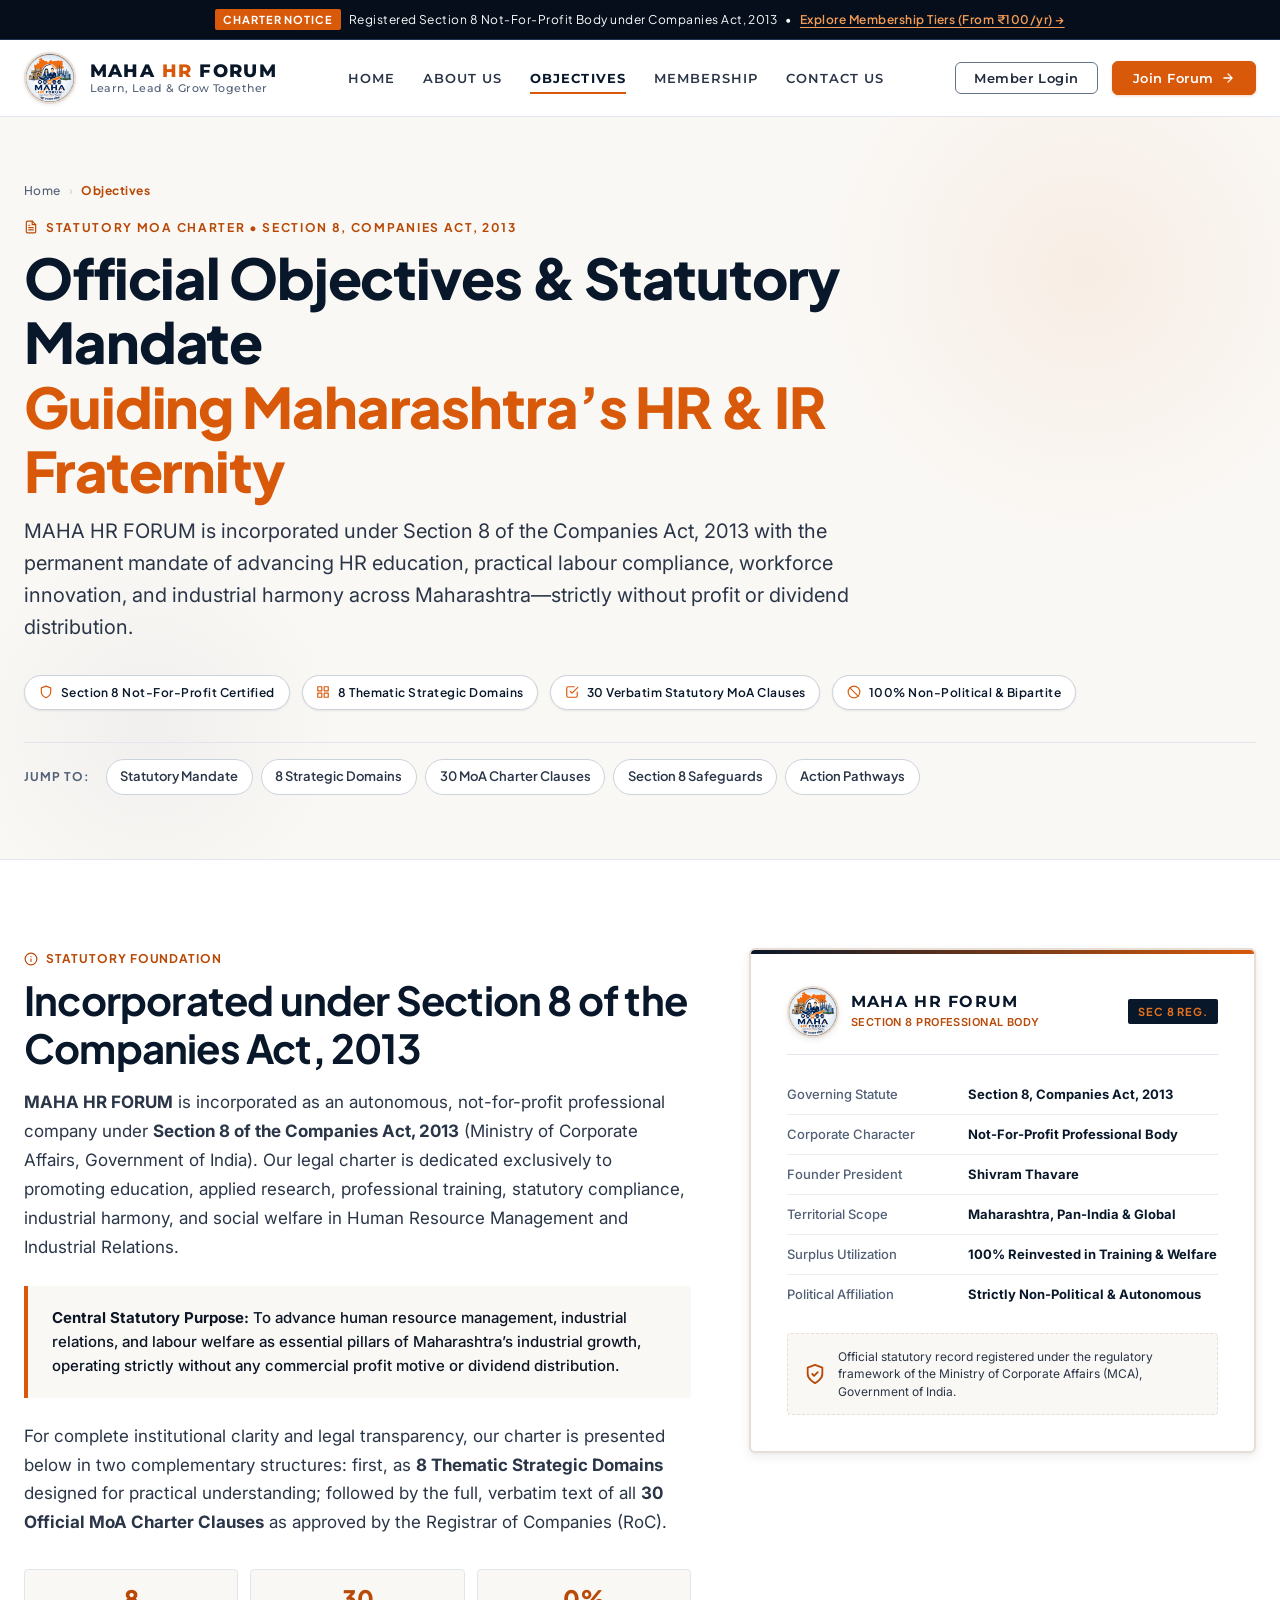
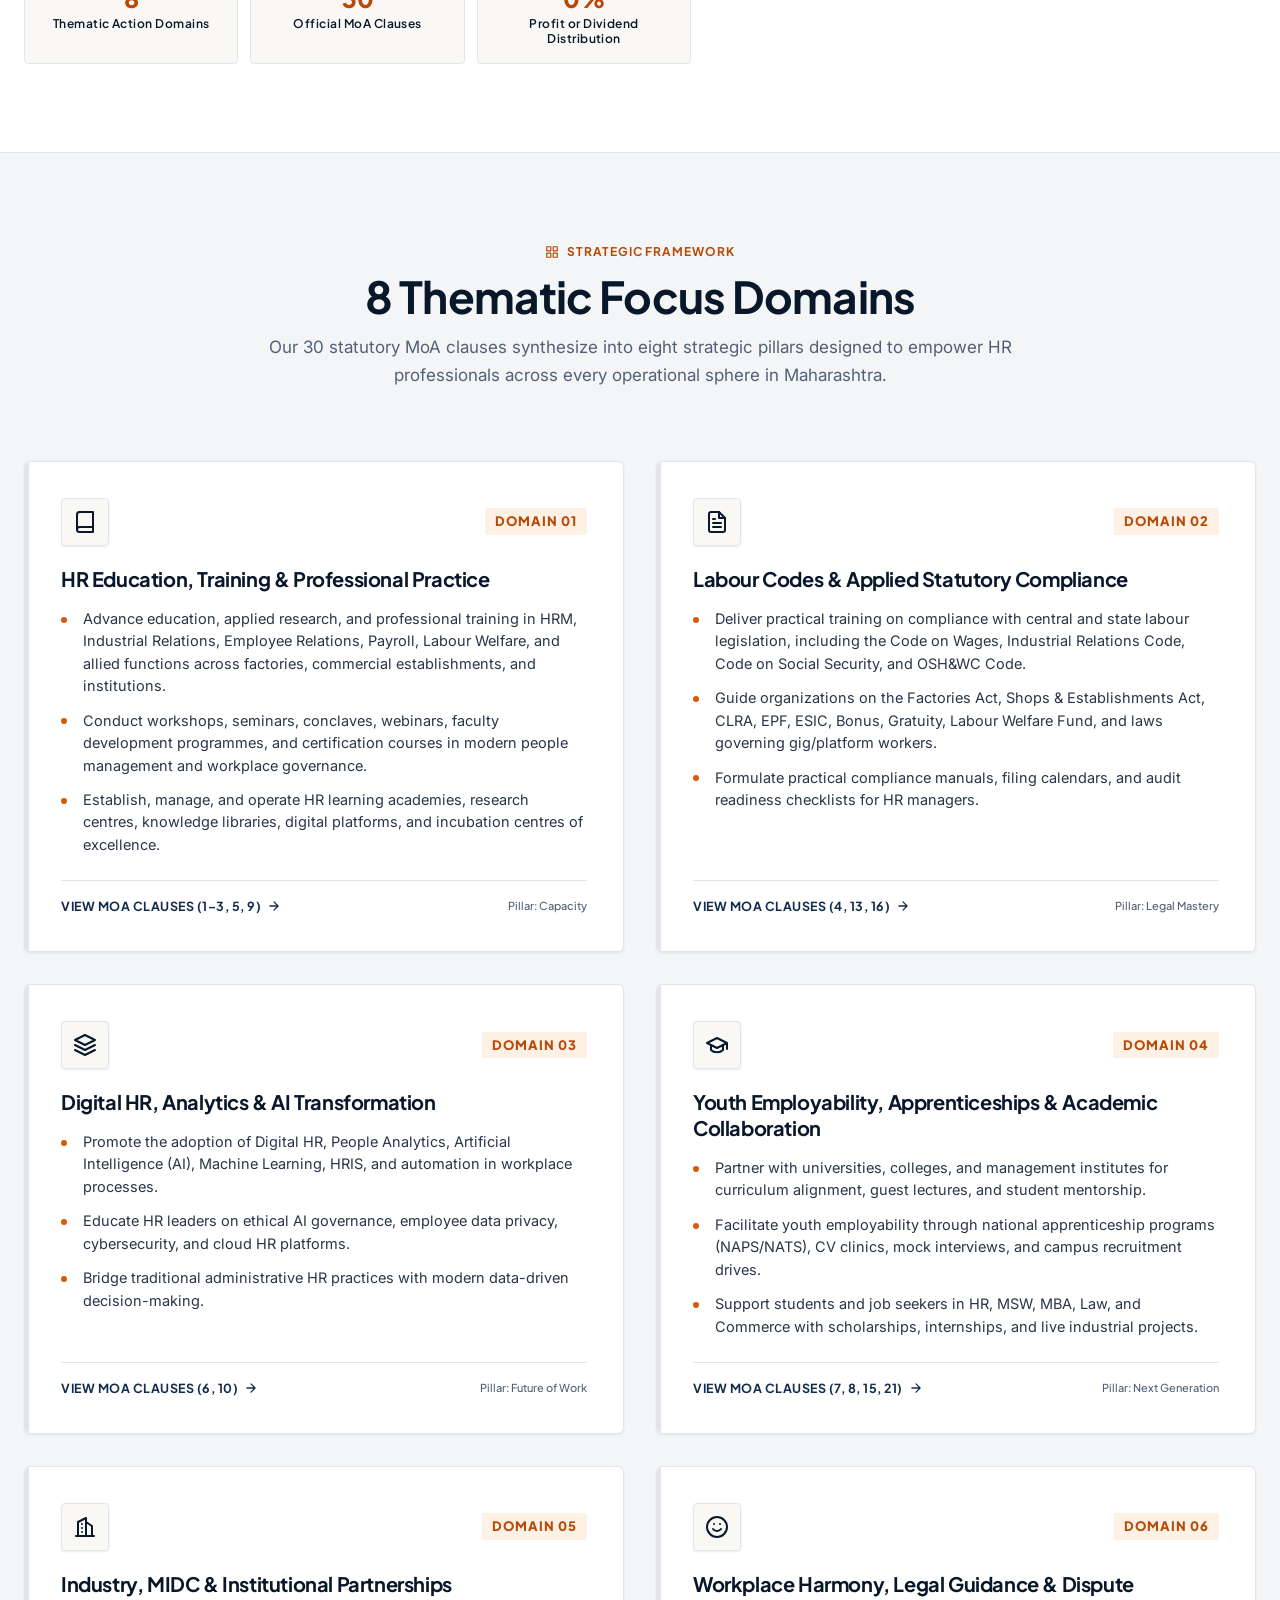
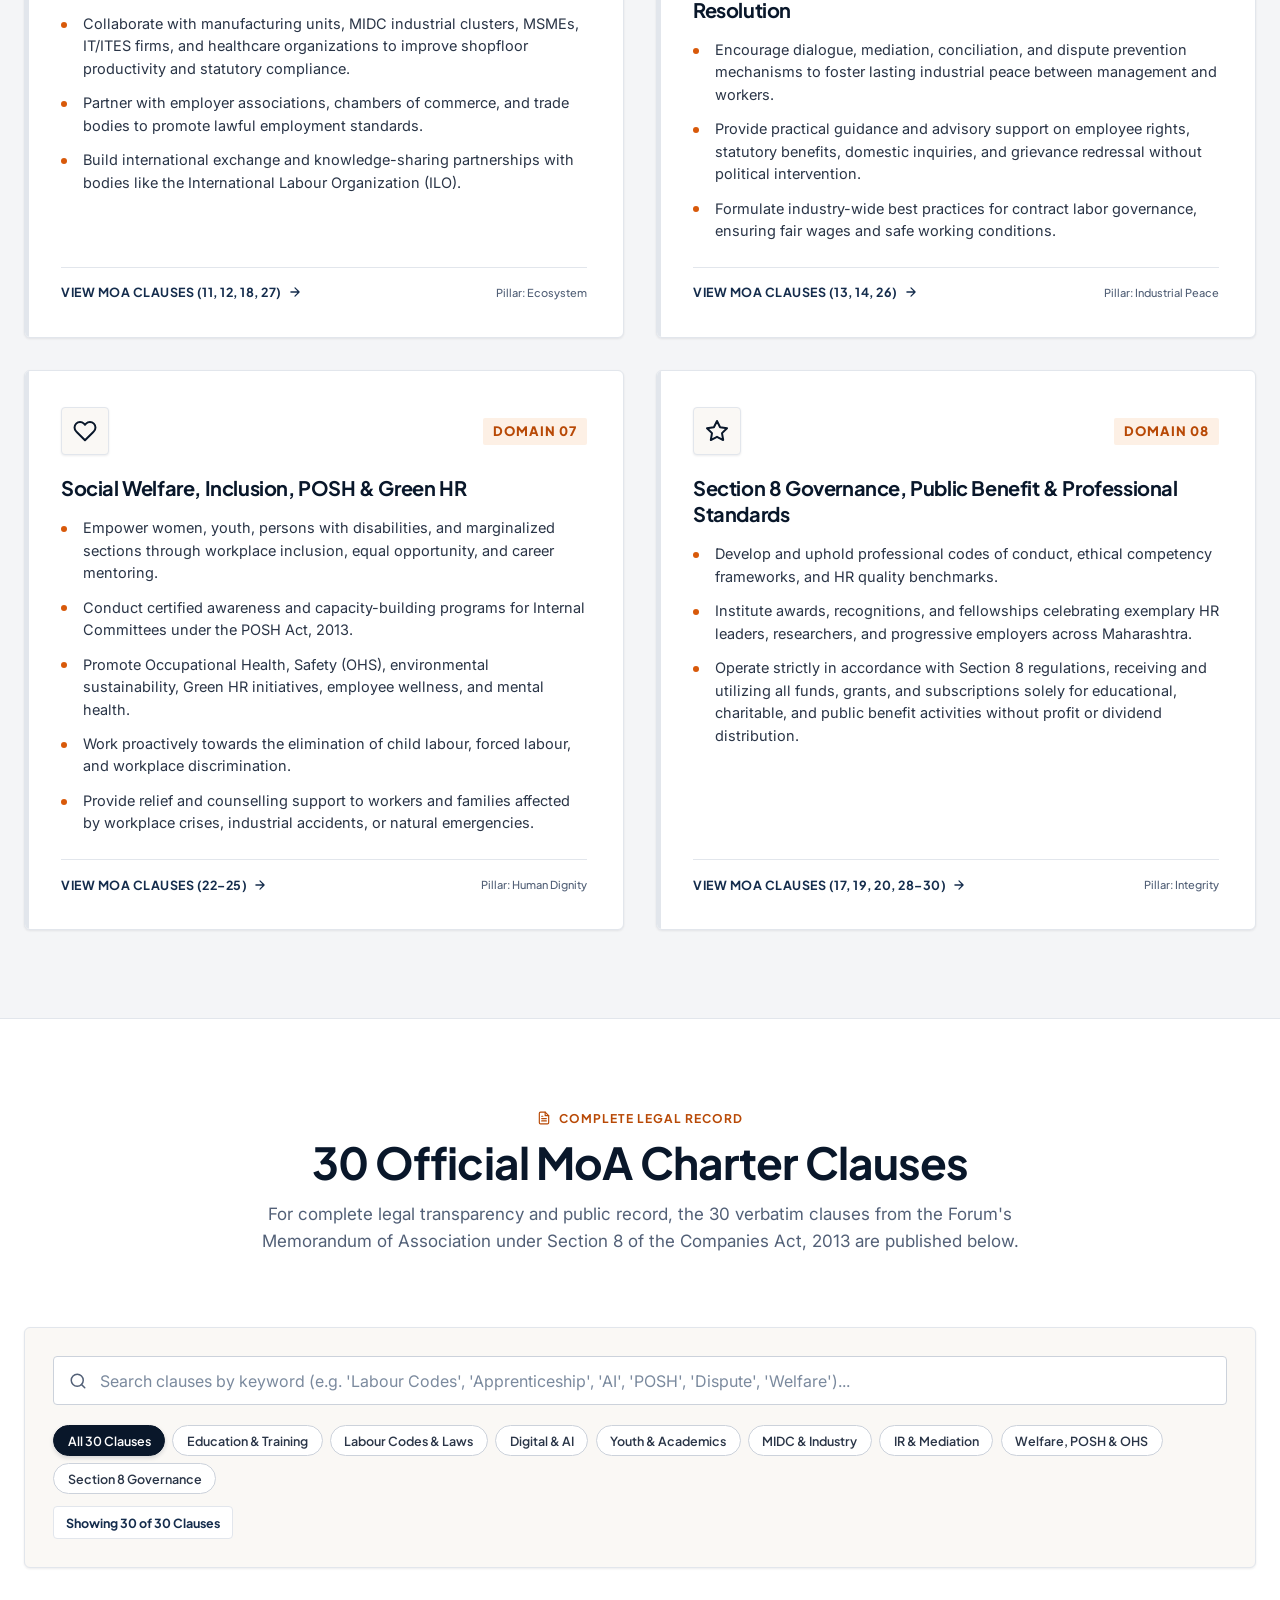
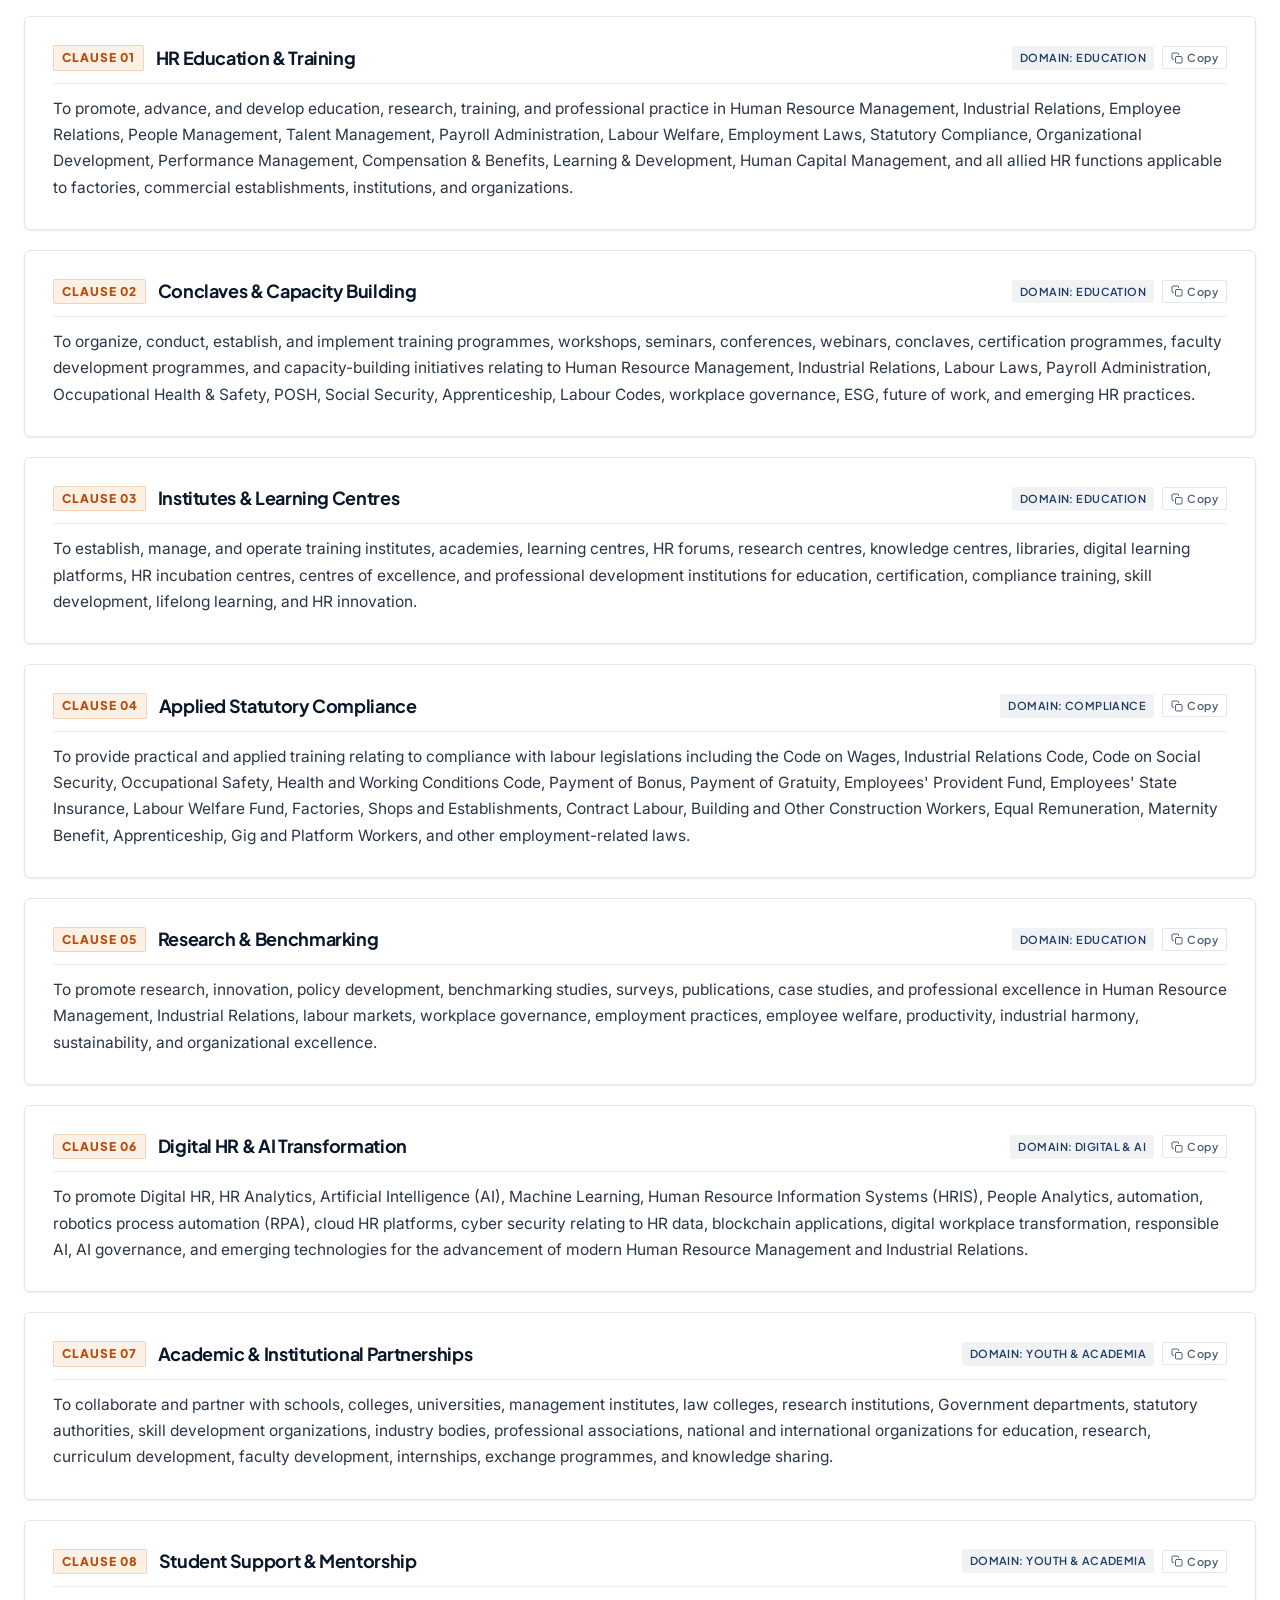
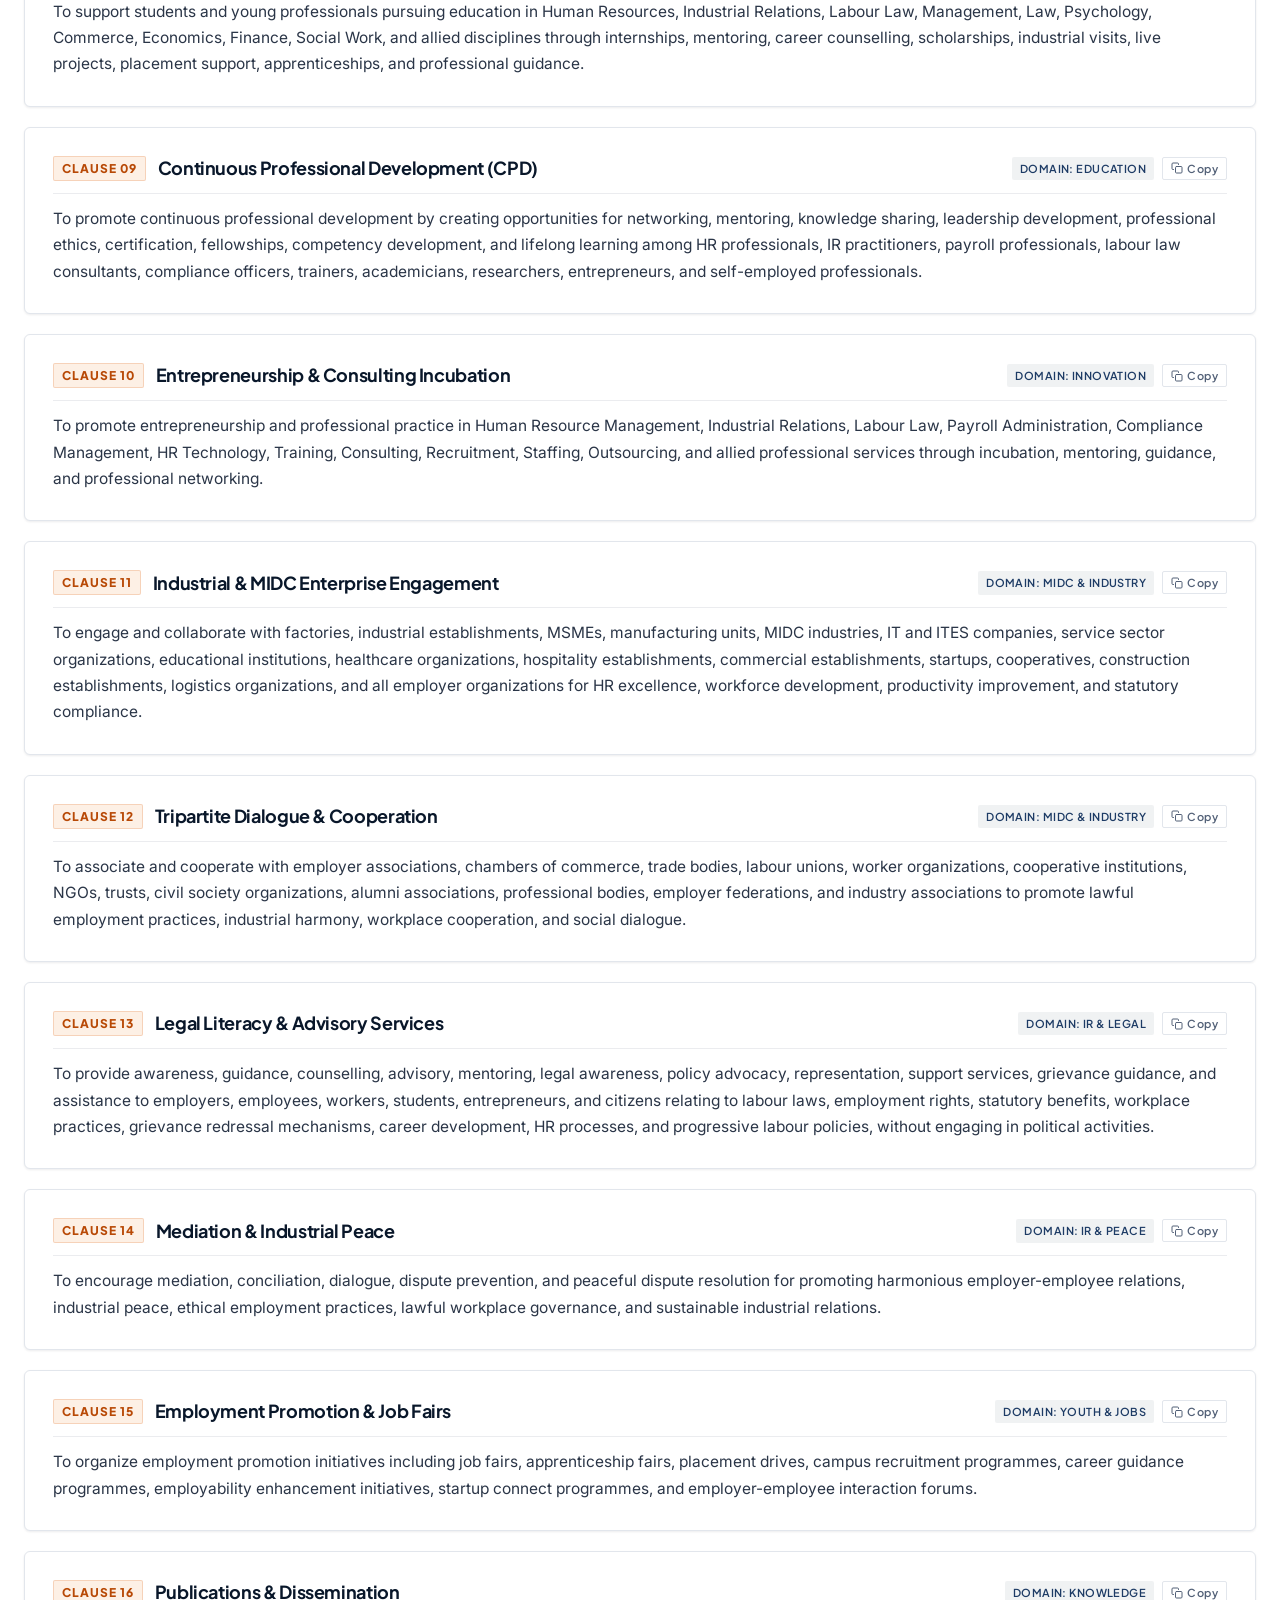
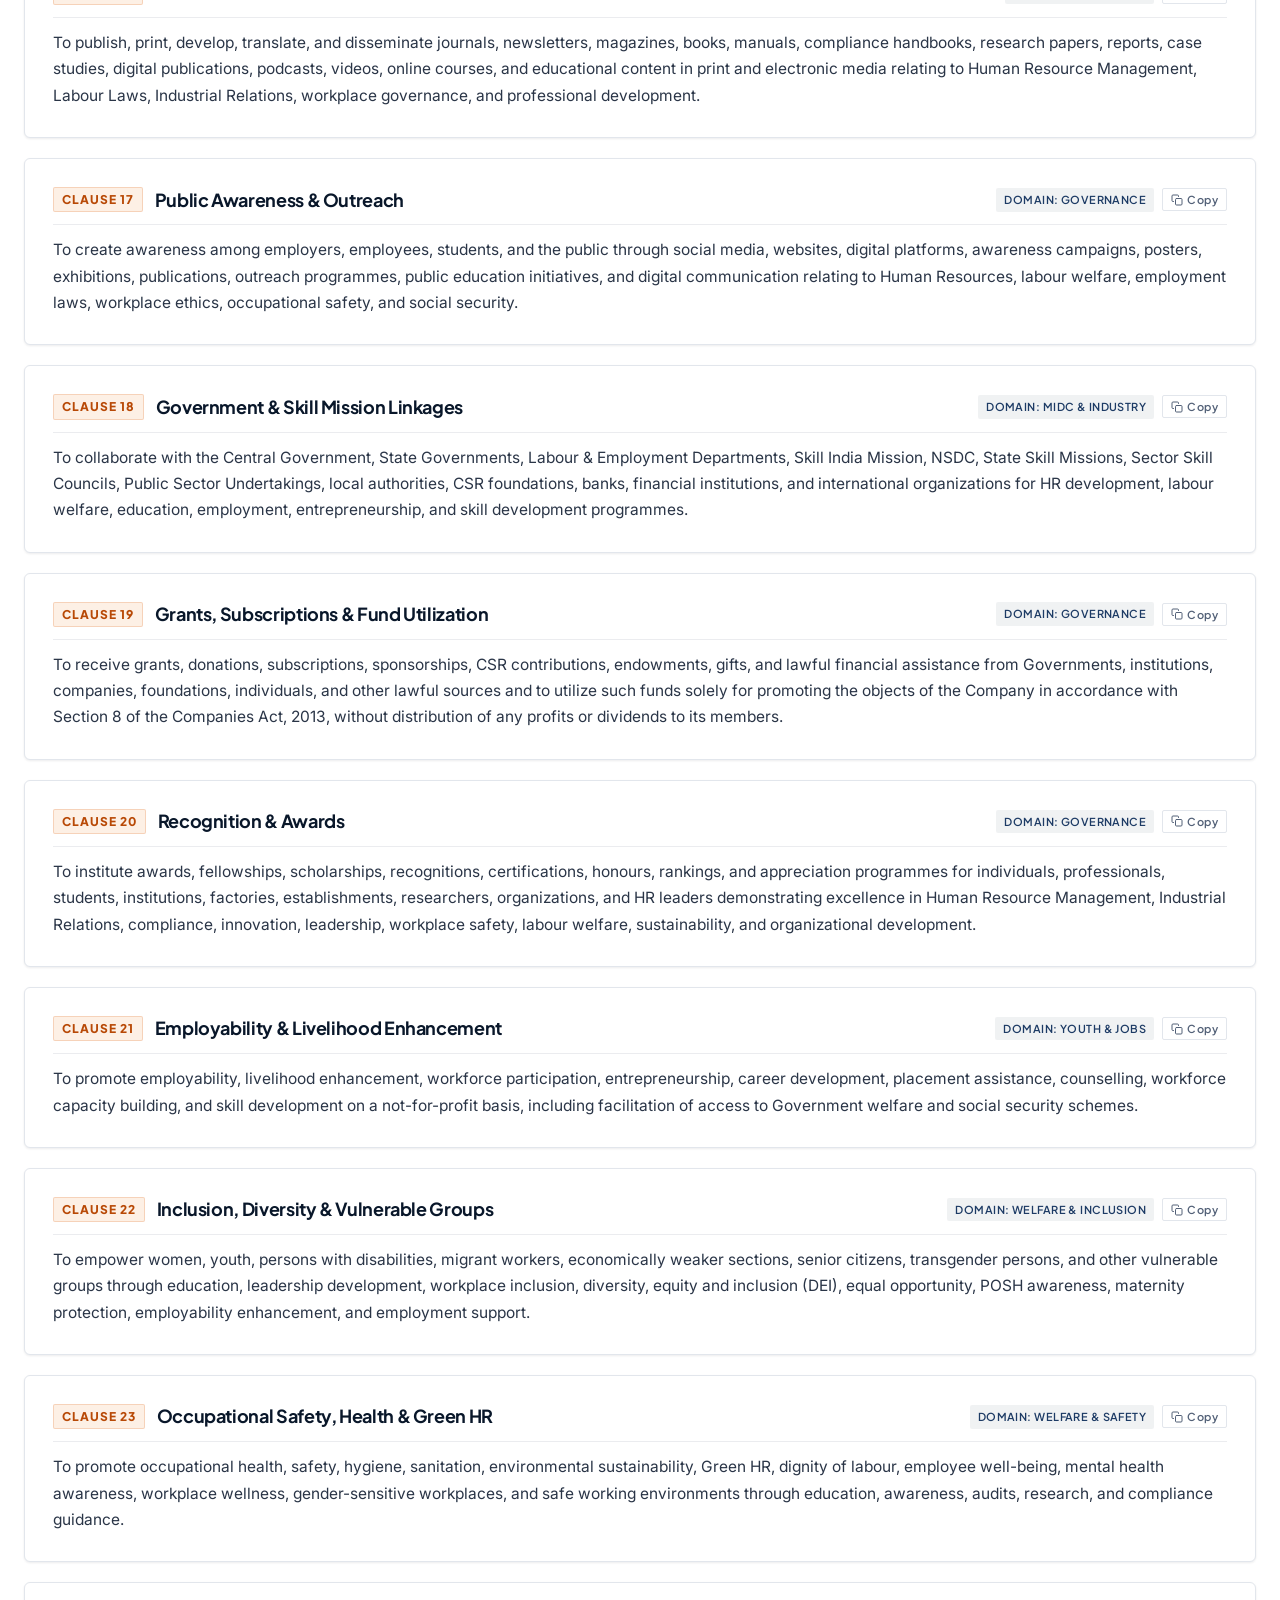
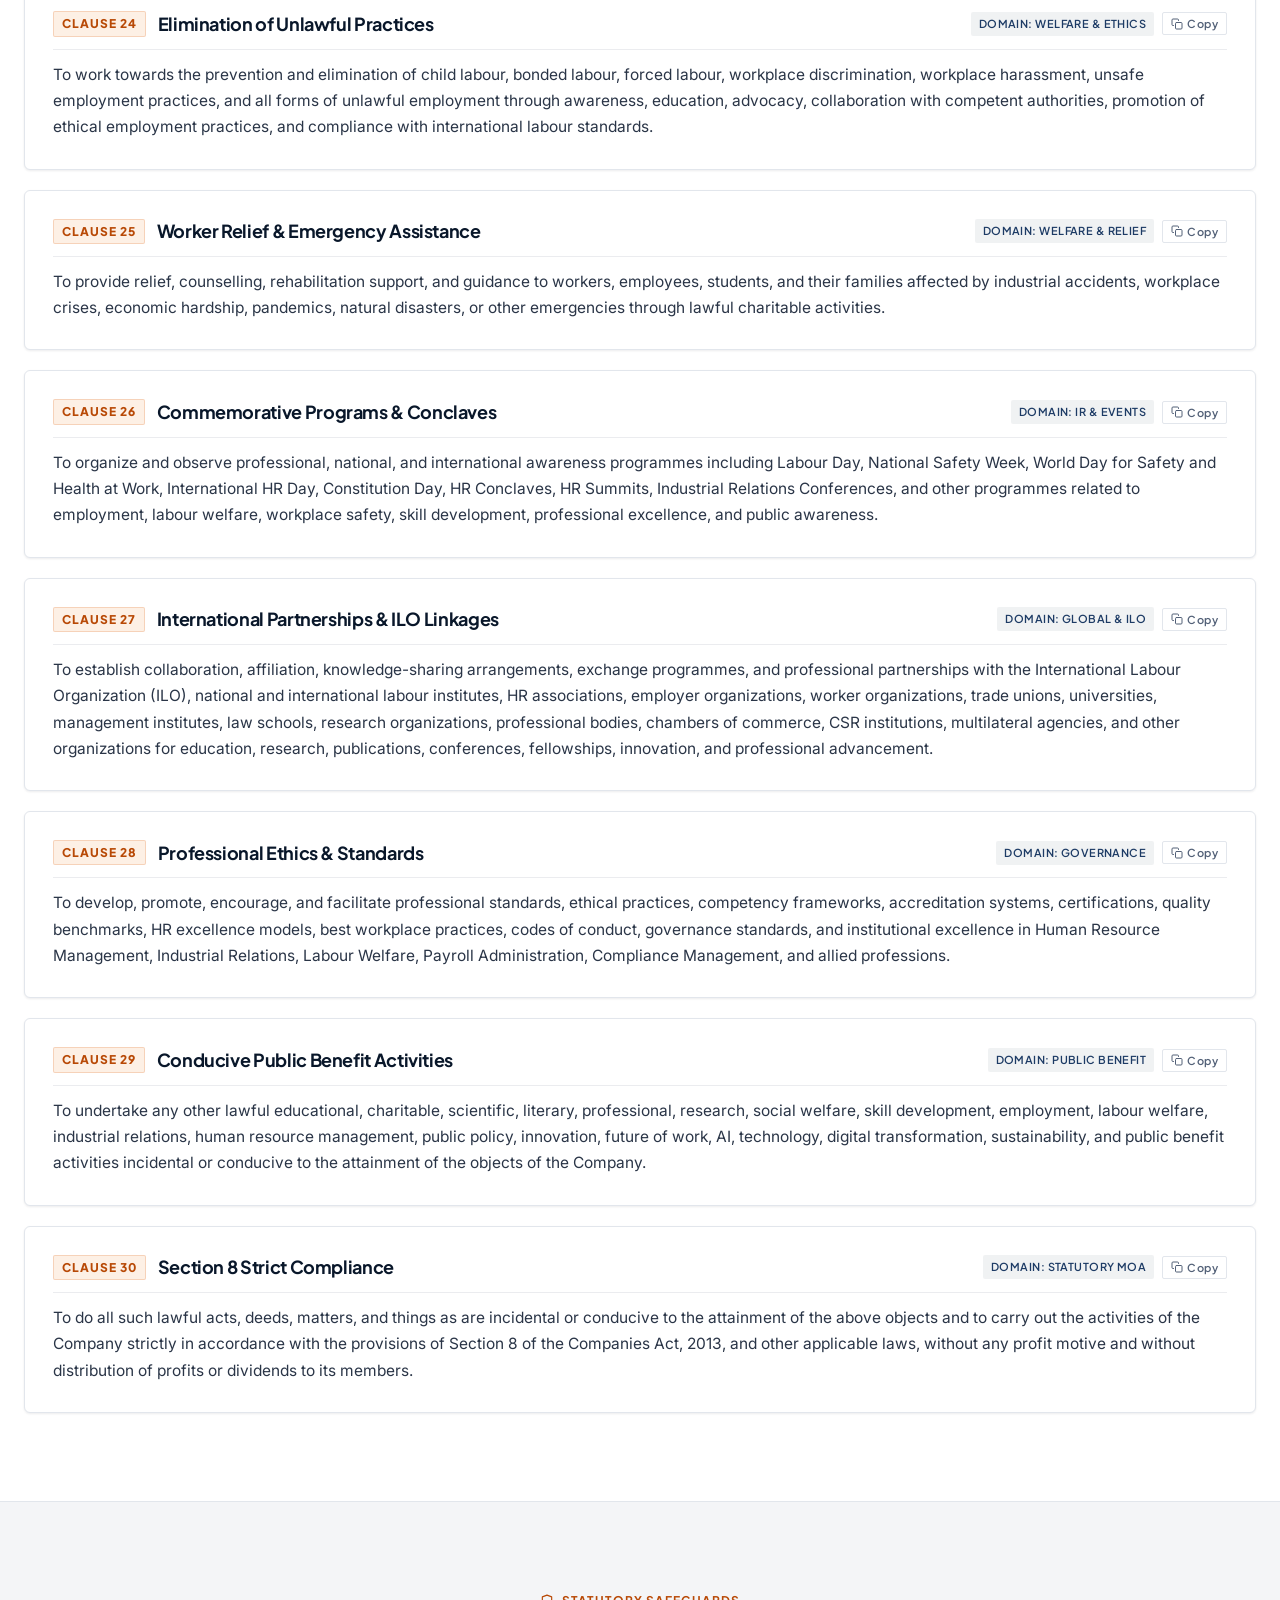
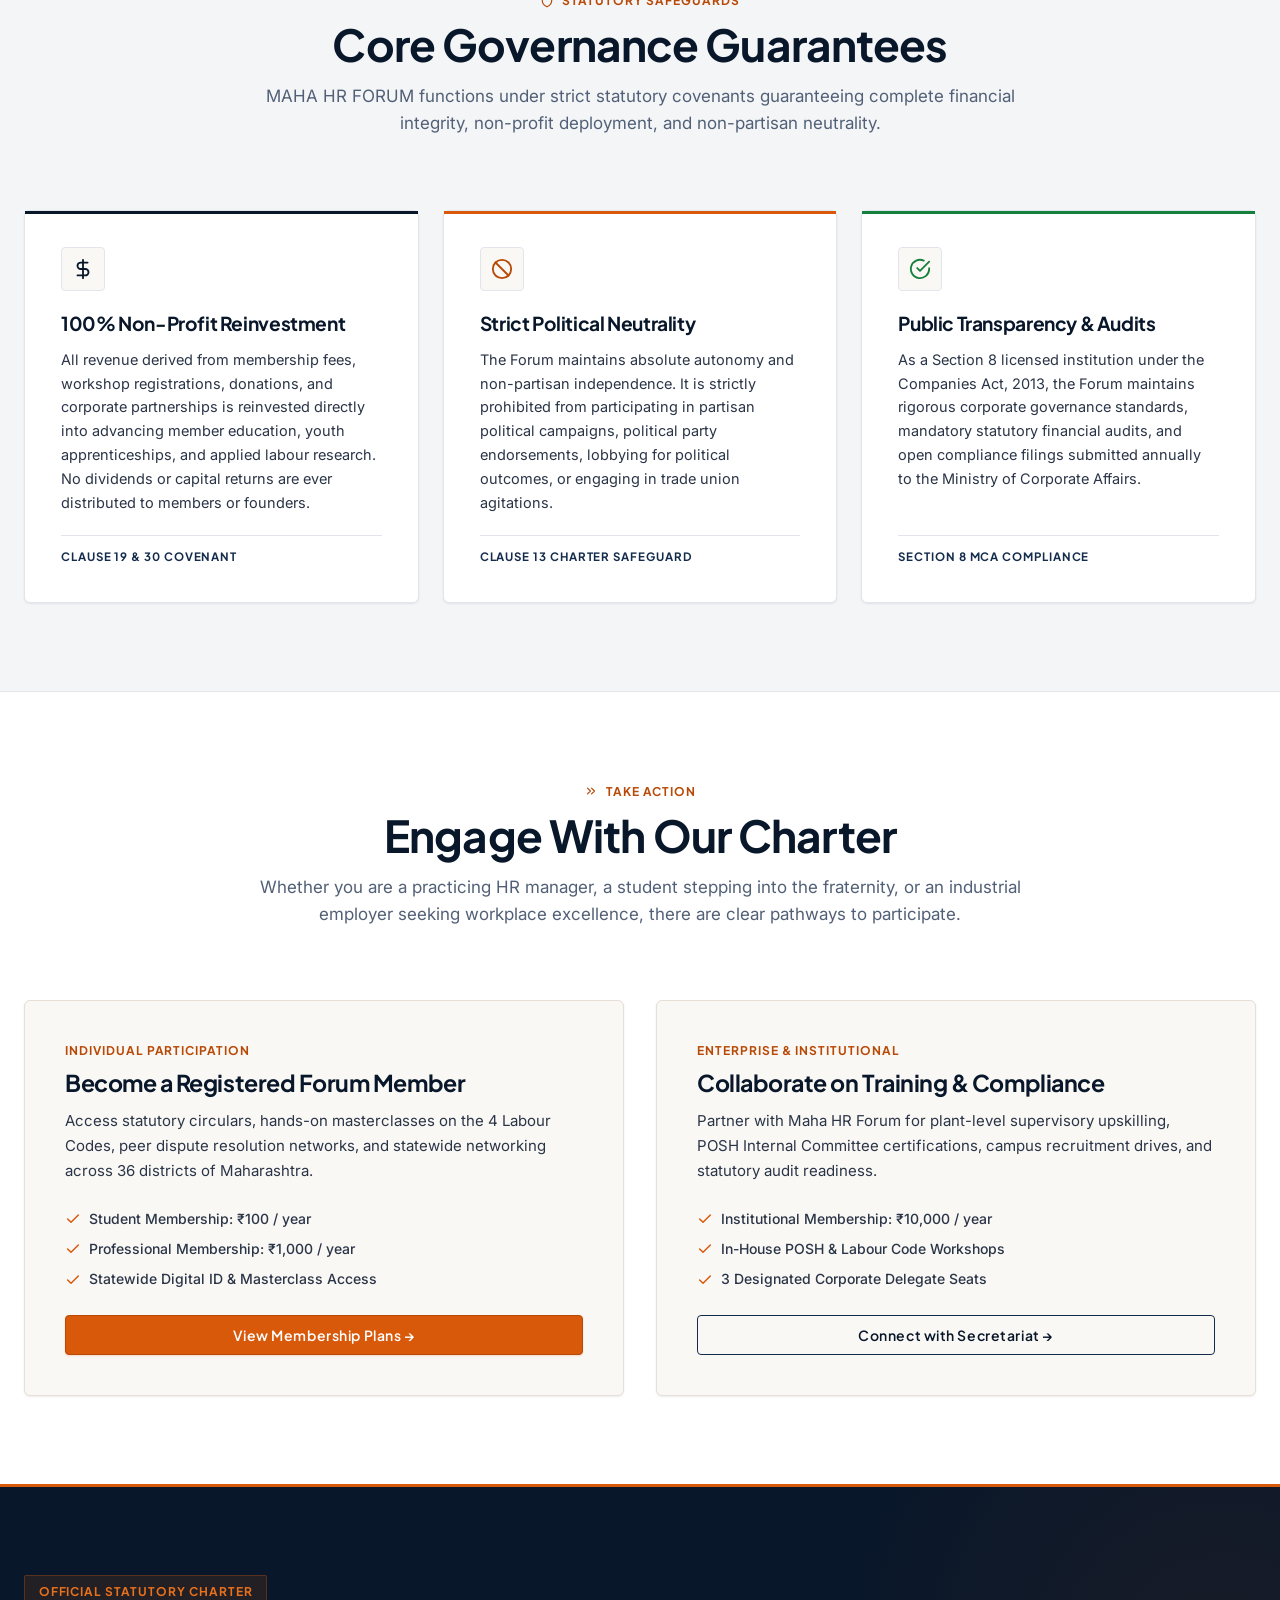
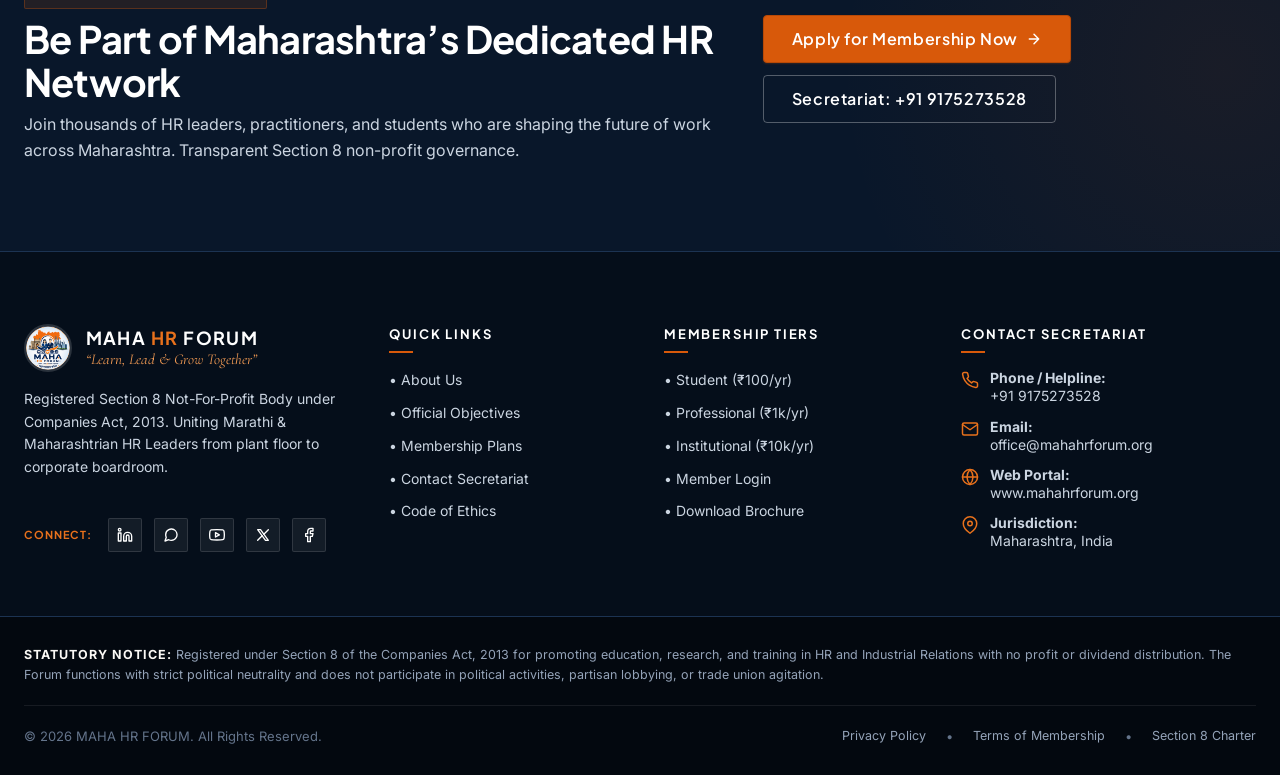
==== objectives.html @ 22f1d25e "Maha HR Forum first website draft - 5 Pages designed" ====
<!DOCTYPE html>
<html lang="en">
<head>
  <meta charset="UTF-8">
  <meta name="viewport" content="width=device-width, initial-scale=1.0">
  
  <!-- SEO & Canonical Metadata -->
  <title>Official Objectives | Maha HR Forum | Section 8 MoA Charter</title>
  <meta name="description" content="Read the official statutory objectives of Maha HR Forum as registered under Section 8 of the Companies Act, 2013, covering education, labour compliance, AI in HR, youth employment, and industrial harmony.">
  <meta name="keywords" content="Maha HR Forum objectives, Section 8 MoA objectives, HR charter Maharashtra, Labour law training, Industrial Relations objectives, Shivram Thavare">
  <meta name="author" content="MAHA HR FORUM">
  <link rel="canonical" href="https://www.mahahrforum.org/objectives.html">

  <!-- Open Graph / Social Media Metadata -->
  <meta property="og:type" content="article">
  <meta property="og:title" content="Official Objectives | Maha HR Forum | Section 8 MoA Charter">
  <meta property="og:description" content="Read the official statutory objectives of Maha HR Forum as registered under Section 8 of the Companies Act, 2013, covering education, labour compliance, AI in HR, youth employment, and industrial harmony.">
  <meta property="og:url" content="https://www.mahahrforum.org/objectives.html">
  <meta property="og:image" content="assets/logo/Logo.jpeg">
  <meta property="og:site_name" content="MAHA HR FORUM">

  <!-- Twitter Metadata -->
  <meta name="twitter:card" content="summary_large_image">
  <meta name="twitter:title" content="Official Objectives | Maha HR Forum | Section 8 MoA Charter">
  <meta name="twitter:description" content="Read the official statutory objectives of Maha HR Forum as registered under Section 8 of the Companies Act, 2013, covering education, labour compliance, AI in HR, youth employment, and industrial harmony.">
  <meta name="twitter:image" content="assets/logo/Logo.jpeg">

  <!-- Favicon -->
  <link rel="icon" type="image/jpeg" href="assets/logo/Logo.jpeg">

  <!-- Stylesheets -->
  <link rel="stylesheet" href="css/variables.css">
  <link rel="stylesheet" href="css/base.css">
  <link rel="stylesheet" href="css/components.css">
  <link rel="stylesheet" href="css/header-footer.css">
  <link rel="stylesheet" href="css/objectives.css">

  <!-- Structured Data / JSON-LD -->
  <script type="application/ld+json">
  {
    "@context": "https://schema.org",
    "@type": "WebPage",
    "name": "Official Statutory Objectives - Maha HR Forum",
    "url": "https://www.mahahrforum.org/objectives.html",
    "description": "Read the official statutory objectives of Maha HR Forum as registered under Section 8 of the Companies Act, 2013.",
    "publisher": {
      "@type": "NGO",
      "name": "MAHA HR FORUM",
      "alternateName": "महा एचआर फोरम",
      "legalName": "MAHA HR FORUM (Section 8 Not-For-Profit Company)",
      "founder": {
        "@type": "Person",
        "name": "Shivram Thavare",
        "jobTitle": "Founder President"
      },
      "slogan": "Learn, Lead & Grow Together",
      "nonprofitStatus": "Nonprofit501c3"
    }
  }
  </script>
</head>
<body>

  <!-- =========================================================================
       1. GLOBAL ANNOUNCEMENT BAR
       ========================================================================= -->
  <div class="announcement-bar">
    <div class="container announcement-bar__inner">
      <span class="announcement-bar__badge">Charter Notice</span>
      <span>Registered Section 8 Not-For-Profit Body under Companies Act, 2013</span>
      <span aria-hidden="true">&bull;</span>
      <a href="membership.html" class="announcement-bar__link">
        Explore Membership Tiers (From &#8377;100/yr) &rarr;
      </a>
    </div>
  </div>

  <!-- =========================================================================
       2. GLOBAL HEADER & NAVIGATION
       ========================================================================= -->
  <header class="site-header" id="site-header">
    <div class="container site-header__container">
      <!-- Official Emblem Branding -->
      <a href="index.html" class="site-brand" aria-label="MAHA HR FORUM Home">
        <img 
          src="assets/logo/Logo.jpeg" 
          alt="Maha HR Forum Emblem" 
          class="site-brand__logo"
          width="48"
          height="48"
        >
        <div class="site-brand__text">
          <span class="site-brand__title">MAHA <span>HR</span> FORUM</span>
          <span class="site-brand__tagline">Learn, Lead &amp; Grow Together</span>
        </div>
      </a>

      <!-- Desktop Primary Navigation -->
      <nav class="site-nav" aria-label="Primary Navigation">
        <ul class="site-nav__list">
          <li><a href="index.html" class="site-nav__link">Home</a></li>
          <li><a href="about.html" class="site-nav__link">About Us</a></li>
          <li><a href="objectives.html" class="site-nav__link active" aria-current="page">Objectives</a></li>
          <li><a href="membership.html" class="site-nav__link">Membership</a></li>
          <li><a href="contact.html" class="site-nav__link">Contact Us</a></li>
        </ul>
      </nav>

      <!-- Action Buttons -->
      <div class="site-header__actions">
        <a href="membership.html#login" class="btn btn-header-login" id="btn-header-login">
          Member Login
        </a>
        <a href="membership.html" class="btn btn-header-join" id="btn-header-join">
          Join Forum
          <svg width="14" height="14" viewBox="0 0 24 24" fill="none" stroke="currentColor" stroke-width="2.2" stroke-linecap="round" stroke-linejoin="round" aria-hidden="true"><path d="M5 12h14M12 5l7 7-7 7"/></svg>
        </a>

        <!-- Mobile Navigation Toggle -->
        <button 
          type="button" 
          class="mobile-toggle" 
          aria-label="Toggle navigation menu" 
          aria-expanded="false" 
          aria-controls="mobile-drawer"
        >
          <svg viewBox="0 0 24 24" fill="none" stroke="currentColor" stroke-width="2" stroke-linecap="round" stroke-linejoin="round"><line x1="3" y1="12" x2="21" y2="12"></line><line x1="3" y1="6" x2="21" y2="6"></line><line x1="3" y1="18" x2="21" y2="18"></line></svg>
        </button>
      </div>
    </div>
  </header>

  <!-- Mobile Drawer Menu -->
  <div class="mobile-drawer" id="mobile-drawer" role="dialog" aria-modal="true" aria-label="Mobile Navigation">
    <div class="mobile-drawer__panel">
      <div class="mobile-drawer__header">
        <span class="site-brand__title">MAHA <span>HR</span> FORUM</span>
        <button type="button" class="mobile-drawer__close" aria-label="Close menu">&times;</button>
      </div>
      <nav class="mobile-drawer__nav">
        <a href="index.html" class="mobile-drawer__link">
          Home <span>&rarr;</span>
        </a>
        <a href="about.html" class="mobile-drawer__link">
          About Us <span>&rarr;</span>
        </a>
        <a href="objectives.html" class="mobile-drawer__link active" aria-current="page">
          Objectives <span>&rarr;</span>
        </a>
        <a href="membership.html" class="mobile-drawer__link">
          Membership <span>&rarr;</span>
        </a>
        <a href="contact.html" class="mobile-drawer__link">
          Contact Us <span>&rarr;</span>
        </a>
      </nav>
      <div class="mobile-drawer__actions">
        <a href="membership.html" class="btn btn-primary btn-block">
          Join the Forum
        </a>
        <a href="membership.html#login" class="btn btn-secondary btn-block">
          Member Login
        </a>
        <p class="mobile-drawer__contact-note">
          Helpline: <strong>+91 9175273528</strong><br>
          office@mahahrforum.org
        </p>
      </div>
    </div>
  </div>

  <main id="main-content">
    <!-- =========================================================================
         3. OBJECTIVES HERO SECTION & BREADCRUMB
         ========================================================================= -->
    <section class="objectives-hero" aria-labelledby="objectives-hero-title">
      <div class="container objectives-hero__container">
        <!-- Breadcrumb Navigation -->
        <nav class="objectives-breadcrumb" aria-label="Breadcrumb">
          <a href="index.html">Home</a>
          <span class="objectives-breadcrumb__sep" aria-hidden="true">&rsaquo;</span>
          <span class="objectives-breadcrumb__current" aria-current="page">Objectives</span>
        </nav>

        <!-- Eyebrow Badge -->
        <div class="objectives-hero__eyebrow">
          <svg width="14" height="14" viewBox="0 0 24 24" fill="none" stroke="currentColor" stroke-width="2" stroke-linecap="round" stroke-linejoin="round" aria-hidden="true"><path d="M14 2H6a2 2 0 0 0-2 2v16a2 2 0 0 0 2 2h12a2 2 0 0 0 2-2V8z"/><polyline points="14 2 14 8 20 8"/><line x1="16" y1="13" x2="8" y2="13"/><line x1="16" y1="17" x2="8" y2="17"/><polyline points="10 9 9 9 8 9"/></svg>
          <span>Statutory MoA Charter &bull; Section 8, Companies Act, 2013</span>
        </div>

        <!-- Main H1 Headline -->
        <h1 class="objectives-hero__title" id="objectives-hero-title">
          Official Objectives &amp; Statutory Mandate
          <span class="objectives-hero__title-accent">Guiding Maharashtra’s HR &amp; IR Fraternity</span>
        </h1>

        <!-- Lead Paragraph -->
        <p class="objectives-hero__lead">
          MAHA HR FORUM is incorporated under Section 8 of the Companies Act, 2013 with the permanent mandate of advancing HR education, practical labour compliance, workforce innovation, and industrial harmony across Maharashtra—strictly without profit or dividend distribution.
        </p>

        <!-- Statutory Highlights Badges -->
        <div class="objectives-hero__chips" aria-label="Charter Highlights">
          <div class="objectives-chip">
            <svg width="14" height="14" viewBox="0 0 24 24" fill="none" stroke="currentColor" stroke-width="2" stroke-linecap="round" stroke-linejoin="round"><path d="M12 22s8-4 8-10V5l-8-3-8 3v7c0 6 8 10 8 10z"/></svg>
            <span>Section 8 Not-For-Profit Certified</span>
          </div>
          <div class="objectives-chip">
            <svg width="14" height="14" viewBox="0 0 24 24" fill="none" stroke="currentColor" stroke-width="2" stroke-linecap="round" stroke-linejoin="round"><rect x="3" y="3" width="7" height="7"/><rect x="14" y="3" width="7" height="7"/><rect x="14" y="14" width="7" height="7"/><rect x="3" y="14" width="7" height="7"/></svg>
            <span>8 Thematic Strategic Domains</span>
          </div>
          <div class="objectives-chip">
            <svg width="14" height="14" viewBox="0 0 24 24" fill="none" stroke="currentColor" stroke-width="2" stroke-linecap="round" stroke-linejoin="round"><polyline points="9 11 12 14 22 4"/><path d="M21 12v7a2 2 0 0 1-2 2H5a2 2 0 0 1-2-2V5a2 2 0 0 1 2-2h11"/></svg>
            <span>30 Verbatim Statutory MoA Clauses</span>
          </div>
          <div class="objectives-chip">
            <svg width="14" height="14" viewBox="0 0 24 24" fill="none" stroke="currentColor" stroke-width="2" stroke-linecap="round" stroke-linejoin="round"><circle cx="12" cy="12" r="10"/><line x1="4.93" y1="4.93" x2="19.07" y2="19.07"/></svg>
            <span>100% Non-Political &amp; Bipartite</span>
          </div>
        </div>

        <!-- Quick Jump Navigation -->
        <div class="objectives-quicknav" aria-label="In-page Navigation">
          <span class="objectives-quicknav__label">Jump To:</span>
          <a href="#mandate" class="objectives-quicknav__link">Statutory Mandate</a>
          <a href="#domains" class="objectives-quicknav__link">8 Strategic Domains</a>
          <a href="#moa-clauses" class="objectives-quicknav__link">30 MoA Charter Clauses</a>
          <a href="#safeguards" class="objectives-quicknav__link">Section 8 Safeguards</a>
          <a href="#pathways" class="objectives-quicknav__link">Action Pathways</a>
        </div>
      </div>
    </section>

    <!-- =========================================================================
         4. SECTION 1: STATUTORY MANDATE & EXECUTIVE SUMMARY
         ========================================================================= -->
    <section class="section-py objectives-mandate" id="mandate" aria-labelledby="mandate-heading">
      <div class="container">
        <div class="mandate-grid">
          <!-- Left Column: Detailed Narrative -->
          <div class="mandate-content">
            <span class="section-eyebrow">
              <svg width="14" height="14" viewBox="0 0 24 24" fill="none" stroke="currentColor" stroke-width="2" stroke-linecap="round" stroke-linejoin="round" aria-hidden="true"><circle cx="12" cy="12" r="10"/><line x1="12" y1="16" x2="12" y2="12"/><line x1="12" y1="8" x2="12.01" y2="8"/></svg>
              Statutory Foundation
            </span>
            <h2 class="mandate-title" id="mandate-heading">
              Incorporated under Section 8 of the Companies Act, 2013
            </h2>

            <div class="mandate-narrative">
              <p>
                <strong>MAHA HR FORUM</strong> is incorporated as an autonomous, not-for-profit professional company under <strong>Section 8 of the Companies Act, 2013</strong> (Ministry of Corporate Affairs, Government of India). Our legal charter is dedicated exclusively to promoting education, applied research, professional training, statutory compliance, industrial harmony, and social welfare in Human Resource Management and Industrial Relations.
              </p>
              
              <div class="mandate-highlight-box">
                <p>
                  <strong>Central Statutory Purpose:</strong> To advance human resource management, industrial relations, and labour welfare as essential pillars of Maharashtra’s industrial growth, operating strictly without any commercial profit motive or dividend distribution.
                </p>
              </div>

              <p>
                For complete institutional clarity and legal transparency, our charter is presented below in two complementary structures: first, as <strong>8 Thematic Strategic Domains</strong> designed for practical understanding; followed by the full, verbatim text of all <strong>30 Official MoA Charter Clauses</strong> as approved by the Registrar of Companies (RoC).
              </p>
            </div>

            <!-- Micro Metrics Row -->
            <div class="mandate-stats-grid" aria-label="Statutory Scope Metrics">
              <div class="mandate-stat-box">
                <div class="mandate-stat-box__num" data-counter="8">8</div>
                <div class="mandate-stat-box__label">Thematic Action Domains</div>
              </div>
              <div class="mandate-stat-box">
                <div class="mandate-stat-box__num" data-counter="30">30</div>
                <div class="mandate-stat-box__label">Official MoA Clauses</div>
              </div>
              <div class="mandate-stat-box">
                <div class="mandate-stat-box__num">0%</div>
                <div class="mandate-stat-box__label">Profit or Dividend Distribution</div>
              </div>
            </div>
          </div>

          <!-- Right Column: Statutory Charter Certificate Card -->
          <div class="mandate-cert-wrap">
            <div class="statutory-cert-card" aria-label="Statutory Certificate Card">
              <div class="cert-header">
                <div class="cert-emblem-wrap">
                  <img 
                    src="assets/logo/Logo.jpeg" 
                    alt="Maha HR Forum Official Emblem" 
                    class="cert-emblem"
                    width="52"
                    height="52"
                  >
                  <div class="cert-brand-info">
                    <h3>MAHA HR FORUM</h3>
                    <p>Section 8 Professional Body</p>
                  </div>
                </div>
                <div class="cert-badge-sec8">Sec 8 Reg.</div>
              </div>

              <table class="cert-table">
                <tbody>
                  <tr>
                    <td class="cert-label">Governing Statute</td>
                    <td class="cert-value">Section 8, Companies Act, 2013</td>
                  </tr>
                  <tr>
                    <td class="cert-label">Corporate Character</td>
                    <td class="cert-value">Not-For-Profit Professional Body</td>
                  </tr>
                  <tr>
                    <td class="cert-label">Founder President</td>
                    <td class="cert-value">Shivram Thavare</td>
                  </tr>
                  <tr>
                    <td class="cert-label">Territorial Scope</td>
                    <td class="cert-value">Maharashtra, Pan-India &amp; Global</td>
                  </tr>
                  <tr>
                    <td class="cert-label">Surplus Utilization</td>
                    <td class="cert-value">100% Reinvested in Training &amp; Welfare</td>
                  </tr>
                  <tr>
                    <td class="cert-label">Political Affiliation</td>
                    <td class="cert-value">Strictly Non-Political &amp; Autonomous</td>
                  </tr>
                </tbody>
              </table>

              <div class="cert-footer-seal">
                <svg class="cert-seal-icon" width="22" height="22" viewBox="0 0 24 24" fill="none" stroke="currentColor" stroke-width="2" stroke-linecap="round" stroke-linejoin="round" aria-hidden="true"><path d="M12 22s8-4 8-10V5l-8-3-8 3v7c0 6 8 10 8 10z"/><polyline points="9 12 11 14 15 10"/></svg>
                <div class="cert-seal-text">
                  Official statutory record registered under the regulatory framework of the Ministry of Corporate Affairs (MCA), Government of India.
                </div>
              </div>
            </div>
          </div>
        </div>
      </div>
    </section>

    <!-- =========================================================================
         5. SECTION 2: 8 THEMATIC STRATEGIC DOMAINS
         ========================================================================= -->
    <section class="section-py thematic-domains-section" id="domains" aria-labelledby="domains-heading">
      <div class="container">
        <div class="section-header-center">
          <span class="section-eyebrow">
            <svg width="14" height="14" viewBox="0 0 24 24" fill="none" stroke="currentColor" stroke-width="2" stroke-linecap="round" stroke-linejoin="round" aria-hidden="true"><rect x="3" y="3" width="7" height="7"/><rect x="14" y="3" width="7" height="7"/><rect x="14" y="14" width="7" height="7"/><rect x="3" y="14" width="7" height="7"/></svg>
            Strategic Framework
          </span>
          <h2 class="section-title" id="domains-heading">
            8 Thematic Focus Domains
          </h2>
          <p class="section-subtitle">
            Our 30 statutory MoA clauses synthesize into eight strategic pillars designed to empower HR professionals across every operational sphere in Maharashtra.
          </p>
        </div>

        <div class="domains-grid">
          <!-- Domain 1: HR Education, Training & Practice -->
          <div class="domain-card" id="domain-1">
            <div class="domain-card__top">
              <div class="domain-card__icon-wrap">
                <svg width="24" height="24" viewBox="0 0 24 24" fill="none" stroke="currentColor" stroke-width="2" stroke-linecap="round" stroke-linejoin="round" aria-hidden="true"><path d="M4 19.5A2.5 2.5 0 0 1 6.5 17H20"/><path d="M6.5 2H20v20H6.5A2.5 2.5 0 0 1 4 19.5v-15A2.5 2.5 0 0 1 6.5 2z"/></svg>
              </div>
              <span class="domain-card__number">Domain 01</span>
            </div>
            <h3 class="domain-card__title">HR Education, Training &amp; Professional Practice</h3>
            <ul class="domain-card__list">
              <li class="domain-card__item">Advance education, applied research, and professional training in HRM, Industrial Relations, Employee Relations, Payroll, Labour Welfare, and allied functions across factories, commercial establishments, and institutions.</li>
              <li class="domain-card__item">Conduct workshops, seminars, conclaves, webinars, faculty development programmes, and certification courses in modern people management and workplace governance.</li>
              <li class="domain-card__item">Establish, manage, and operate HR learning academies, research centres, knowledge libraries, digital platforms, and incubation centres of excellence.</li>
            </ul>
            <div class="domain-card__footer">
              <button type="button" class="domain-card__filter-btn" data-trigger-filter="education">
                View MoA Clauses (1–3, 5, 9)
                <svg width="14" height="14" viewBox="0 0 24 24" fill="none" stroke="currentColor" stroke-width="2.2" stroke-linecap="round" stroke-linejoin="round" aria-hidden="true"><path d="M5 12h14M12 5l7 7-7 7"/></svg>
              </button>
              <span class="domain-card__tag">Pillar: Capacity</span>
            </div>
          </div>

          <!-- Domain 2: Labour Codes & Applied Statutory Compliance -->
          <div class="domain-card" id="domain-2">
            <div class="domain-card__top">
              <div class="domain-card__icon-wrap">
                <svg width="24" height="24" viewBox="0 0 24 24" fill="none" stroke="currentColor" stroke-width="2" stroke-linecap="round" stroke-linejoin="round" aria-hidden="true"><path d="M14 2H6a2 2 0 0 0-2 2v16a2 2 0 0 0 2 2h12a2 2 0 0 0 2-2V8z"/><polyline points="14 2 14 8 20 8"/><line x1="16" y1="13" x2="8" y2="13"/><line x1="16" y1="17" x2="8" y2="17"/><polyline points="10 9 9 9 8 9"/></svg>
              </div>
              <span class="domain-card__number">Domain 02</span>
            </div>
            <h3 class="domain-card__title">Labour Codes &amp; Applied Statutory Compliance</h3>
            <ul class="domain-card__list">
              <li class="domain-card__item">Deliver practical training on compliance with central and state labour legislation, including the Code on Wages, Industrial Relations Code, Code on Social Security, and OSH&amp;WC Code.</li>
              <li class="domain-card__item">Guide organizations on the Factories Act, Shops &amp; Establishments Act, CLRA, EPF, ESIC, Bonus, Gratuity, Labour Welfare Fund, and laws governing gig/platform workers.</li>
              <li class="domain-card__item">Formulate practical compliance manuals, filing calendars, and audit readiness checklists for HR managers.</li>
            </ul>
            <div class="domain-card__footer">
              <button type="button" class="domain-card__filter-btn" data-trigger-filter="compliance">
                View MoA Clauses (4, 13, 16)
                <svg width="14" height="14" viewBox="0 0 24 24" fill="none" stroke="currentColor" stroke-width="2.2" stroke-linecap="round" stroke-linejoin="round" aria-hidden="true"><path d="M5 12h14M12 5l7 7-7 7"/></svg>
              </button>
              <span class="domain-card__tag">Pillar: Legal Mastery</span>
            </div>
          </div>

          <!-- Domain 3: Digital HR, Analytics & AI Transformation -->
          <div class="domain-card" id="domain-3">
            <div class="domain-card__top">
              <div class="domain-card__icon-wrap">
                <svg width="24" height="24" viewBox="0 0 24 24" fill="none" stroke="currentColor" stroke-width="2" stroke-linecap="round" stroke-linejoin="round" aria-hidden="true"><polygon points="12 2 2 7 12 12 22 7 12 2"/><polyline points="2 17 12 22 22 17"/><polyline points="2 12 12 17 22 12"/></svg>
              </div>
              <span class="domain-card__number">Domain 03</span>
            </div>
            <h3 class="domain-card__title">Digital HR, Analytics &amp; AI Transformation</h3>
            <ul class="domain-card__list">
              <li class="domain-card__item">Promote the adoption of Digital HR, People Analytics, Artificial Intelligence (AI), Machine Learning, HRIS, and automation in workplace processes.</li>
              <li class="domain-card__item">Educate HR leaders on ethical AI governance, employee data privacy, cybersecurity, and cloud HR platforms.</li>
              <li class="domain-card__item">Bridge traditional administrative HR practices with modern data-driven decision-making.</li>
            </ul>
            <div class="domain-card__footer">
              <button type="button" class="domain-card__filter-btn" data-trigger-filter="digital">
                View MoA Clauses (6, 10)
                <svg width="14" height="14" viewBox="0 0 24 24" fill="none" stroke="currentColor" stroke-width="2.2" stroke-linecap="round" stroke-linejoin="round" aria-hidden="true"><path d="M5 12h14M12 5l7 7-7 7"/></svg>
              </button>
              <span class="domain-card__tag">Pillar: Future of Work</span>
            </div>
          </div>

          <!-- Domain 4: Youth Employability & Academic Collaboration -->
          <div class="domain-card" id="domain-4">
            <div class="domain-card__top">
              <div class="domain-card__icon-wrap">
                <svg width="24" height="24" viewBox="0 0 24 24" fill="none" stroke="currentColor" stroke-width="2" stroke-linecap="round" stroke-linejoin="round" aria-hidden="true"><path d="M22 10v6M2 10l10-5 10 5-10 5z"/><path d="M6 12v5c3 3 9 3 12 0v-5"/></svg>
              </div>
              <span class="domain-card__number">Domain 04</span>
            </div>
            <h3 class="domain-card__title">Youth Employability, Apprenticeships &amp; Academic Collaboration</h3>
            <ul class="domain-card__list">
              <li class="domain-card__item">Partner with universities, colleges, and management institutes for curriculum alignment, guest lectures, and student mentorship.</li>
              <li class="domain-card__item">Facilitate youth employability through national apprenticeship programs (NAPS/NATS), CV clinics, mock interviews, and campus recruitment drives.</li>
              <li class="domain-card__item">Support students and job seekers in HR, MSW, MBA, Law, and Commerce with scholarships, internships, and live industrial projects.</li>
            </ul>
            <div class="domain-card__footer">
              <button type="button" class="domain-card__filter-btn" data-trigger-filter="youth">
                View MoA Clauses (7, 8, 15, 21)
                <svg width="14" height="14" viewBox="0 0 24 24" fill="none" stroke="currentColor" stroke-width="2.2" stroke-linecap="round" stroke-linejoin="round" aria-hidden="true"><path d="M5 12h14M12 5l7 7-7 7"/></svg>
              </button>
              <span class="domain-card__tag">Pillar: Next Generation</span>
            </div>
          </div>

          <!-- Domain 5: Industry, MIDC & Institutional Partnerships -->
          <div class="domain-card" id="domain-5">
            <div class="domain-card__top">
              <div class="domain-card__icon-wrap">
                <svg width="24" height="24" viewBox="0 0 24 24" fill="none" stroke="currentColor" stroke-width="2" stroke-linecap="round" stroke-linejoin="round" aria-hidden="true"><path d="M3 21h18"/><path d="M5 21V7l8-4v18"/><path d="M19 21V11l-6-4"/><line x1="9" y1="9" x2="9" y2="9.01"/><line x1="9" y1="13" x2="9" y2="13.01"/><line x1="9" y1="17" x2="9" y2="17.01"/></svg>
              </div>
              <span class="domain-card__number">Domain 05</span>
            </div>
            <h3 class="domain-card__title">Industry, MIDC &amp; Institutional Partnerships</h3>
            <ul class="domain-card__list">
              <li class="domain-card__item">Collaborate with manufacturing units, MIDC industrial clusters, MSMEs, IT/ITES firms, and healthcare organizations to improve shopfloor productivity and statutory compliance.</li>
              <li class="domain-card__item">Partner with employer associations, chambers of commerce, and trade bodies to promote lawful employment standards.</li>
              <li class="domain-card__item">Build international exchange and knowledge-sharing partnerships with bodies like the International Labour Organization (ILO).</li>
            </ul>
            <div class="domain-card__footer">
              <button type="button" class="domain-card__filter-btn" data-trigger-filter="industry">
                View MoA Clauses (11, 12, 18, 27)
                <svg width="14" height="14" viewBox="0 0 24 24" fill="none" stroke="currentColor" stroke-width="2.2" stroke-linecap="round" stroke-linejoin="round" aria-hidden="true"><path d="M5 12h14M12 5l7 7-7 7"/></svg>
              </button>
              <span class="domain-card__tag">Pillar: Ecosystem</span>
            </div>
          </div>

          <!-- Domain 6: Workplace Harmony & Dispute Resolution -->
          <div class="domain-card" id="domain-6">
            <div class="domain-card__top">
              <div class="domain-card__icon-wrap">
                <svg width="24" height="24" viewBox="0 0 24 24" fill="none" stroke="currentColor" stroke-width="2" stroke-linecap="round" stroke-linejoin="round" aria-hidden="true"><circle cx="12" cy="12" r="10"/><path d="M8 14s1.5 2 4 2 4-2 4-2"/><line x1="9" y1="9" x2="9.01" y2="9"/><line x1="15" y1="9" x2="15.01" y2="9"/></svg>
              </div>
              <span class="domain-card__number">Domain 06</span>
            </div>
            <h3 class="domain-card__title">Workplace Harmony, Legal Guidance &amp; Dispute Resolution</h3>
            <ul class="domain-card__list">
              <li class="domain-card__item">Encourage dialogue, mediation, conciliation, and dispute prevention mechanisms to foster lasting industrial peace between management and workers.</li>
              <li class="domain-card__item">Provide practical guidance and advisory support on employee rights, statutory benefits, domestic inquiries, and grievance redressal without political intervention.</li>
              <li class="domain-card__item">Formulate industry-wide best practices for contract labor governance, ensuring fair wages and safe working conditions.</li>
            </ul>
            <div class="domain-card__footer">
              <button type="button" class="domain-card__filter-btn" data-trigger-filter="harmony">
                View MoA Clauses (13, 14, 26)
                <svg width="14" height="14" viewBox="0 0 24 24" fill="none" stroke="currentColor" stroke-width="2.2" stroke-linecap="round" stroke-linejoin="round" aria-hidden="true"><path d="M5 12h14M12 5l7 7-7 7"/></svg>
              </button>
              <span class="domain-card__tag">Pillar: Industrial Peace</span>
            </div>
          </div>

          <!-- Domain 7: Social Welfare, Inclusion, POSH & Green HR -->
          <div class="domain-card" id="domain-7">
            <div class="domain-card__top">
              <div class="domain-card__icon-wrap">
                <svg width="24" height="24" viewBox="0 0 24 24" fill="none" stroke="currentColor" stroke-width="2" stroke-linecap="round" stroke-linejoin="round" aria-hidden="true"><path d="M20.84 4.61a5.5 5.5 0 0 0-7.78 0L12 5.67l-1.06-1.06a5.5 5.5 0 0 0-7.78 7.78l1.06 1.06L12 21.23l7.78-7.78 1.06-1.06a5.5 5.5 0 0 0 0-7.78z"/></svg>
              </div>
              <span class="domain-card__number">Domain 07</span>
            </div>
            <h3 class="domain-card__title">Social Welfare, Inclusion, POSH &amp; Green HR</h3>
            <ul class="domain-card__list">
              <li class="domain-card__item">Empower women, youth, persons with disabilities, and marginalized sections through workplace inclusion, equal opportunity, and career mentoring.</li>
              <li class="domain-card__item">Conduct certified awareness and capacity-building programs for Internal Committees under the POSH Act, 2013.</li>
              <li class="domain-card__item">Promote Occupational Health, Safety (OHS), environmental sustainability, Green HR initiatives, employee wellness, and mental health.</li>
              <li class="domain-card__item">Work proactively towards the elimination of child labour, forced labour, and workplace discrimination.</li>
              <li class="domain-card__item">Provide relief and counselling support to workers and families affected by workplace crises, industrial accidents, or natural emergencies.</li>
            </ul>
            <div class="domain-card__footer">
              <button type="button" class="domain-card__filter-btn" data-trigger-filter="welfare">
                View MoA Clauses (22–25)
                <svg width="14" height="14" viewBox="0 0 24 24" fill="none" stroke="currentColor" stroke-width="2.2" stroke-linecap="round" stroke-linejoin="round" aria-hidden="true"><path d="M5 12h14M12 5l7 7-7 7"/></svg>
              </button>
              <span class="domain-card__tag">Pillar: Human Dignity</span>
            </div>
          </div>

          <!-- Domain 8: Section 8 Governance & Professional Standards -->
          <div class="domain-card" id="domain-8">
            <div class="domain-card__top">
              <div class="domain-card__icon-wrap">
                <svg width="24" height="24" viewBox="0 0 24 24" fill="none" stroke="currentColor" stroke-width="2" stroke-linecap="round" stroke-linejoin="round" aria-hidden="true"><polygon points="12 2 15.09 8.26 22 9.27 17 14.14 18.18 21.02 12 17.77 5.82 21.02 7 14.14 2 9.27 8.91 8.26 12 2"/></svg>
              </div>
              <span class="domain-card__number">Domain 08</span>
            </div>
            <h3 class="domain-card__title">Section 8 Governance, Public Benefit &amp; Professional Standards</h3>
            <ul class="domain-card__list">
              <li class="domain-card__item">Develop and uphold professional codes of conduct, ethical competency frameworks, and HR quality benchmarks.</li>
              <li class="domain-card__item">Institute awards, recognitions, and fellowships celebrating exemplary HR leaders, researchers, and progressive employers across Maharashtra.</li>
              <li class="domain-card__item">Operate strictly in accordance with Section 8 regulations, receiving and utilizing all funds, grants, and subscriptions solely for educational, charitable, and public benefit activities without profit or dividend distribution.</li>
            </ul>
            <div class="domain-card__footer">
              <button type="button" class="domain-card__filter-btn" data-trigger-filter="governance">
                View MoA Clauses (17, 19, 20, 28–30)
                <svg width="14" height="14" viewBox="0 0 24 24" fill="none" stroke="currentColor" stroke-width="2.2" stroke-linecap="round" stroke-linejoin="round" aria-hidden="true"><path d="M5 12h14M12 5l7 7-7 7"/></svg>
              </button>
              <span class="domain-card__tag">Pillar: Integrity</span>
            </div>
          </div>
        </div>
      </div>
    </section>

    <!-- =========================================================================
         6. SECTION 3: 30 VERBATIM STATUTORY MOA CHARTER CLAUSES
         ========================================================================= -->
    <section class="section-py moa-clauses-section" id="moa-clauses" aria-labelledby="clauses-heading">
      <div class="container">
        <div class="section-header-center">
          <span class="section-eyebrow">
            <svg width="14" height="14" viewBox="0 0 24 24" fill="none" stroke="currentColor" stroke-width="2" stroke-linecap="round" stroke-linejoin="round" aria-hidden="true"><path d="M14 2H6a2 2 0 0 0-2 2v16a2 2 0 0 0 2 2h12a2 2 0 0 0 2-2V8z"/><polyline points="14 2 14 8 20 8"/><line x1="16" y1="13" x2="8" y2="13"/><line x1="16" y1="17" x2="8" y2="17"/><polyline points="10 9 9 9 8 9"/></svg>
            Complete Legal Record
          </span>
          <h2 class="section-title" id="clauses-heading">
            30 Official MoA Charter Clauses
          </h2>
          <p class="section-subtitle">
            For complete legal transparency and public record, the 30 verbatim clauses from the Forum's Memorandum of Association under Section 8 of the Companies Act, 2013 are published below.
          </p>
        </div>

        <!-- Interactive Filter & Search Toolbar -->
        <div class="moa-toolbar" role="region" aria-label="Charter Search & Filtering Controls">
          <!-- Live Real-Time Search -->
          <div class="moa-toolbar__search-wrap">
            <svg class="moa-search-icon" width="18" height="18" viewBox="0 0 24 24" fill="none" stroke="currentColor" stroke-width="2" stroke-linecap="round" stroke-linejoin="round" aria-hidden="true"><circle cx="11" cy="11" r="8"/><line x1="21" y1="21" x2="16.65" y2="16.65"/></svg>
            <input 
              type="text" 
              class="moa-search-input" 
              id="moa-search-input" 
              placeholder="Search clauses by keyword (e.g. 'Labour Codes', 'Apprenticeship', 'AI', 'POSH', 'Dispute', 'Welfare')..."
              aria-label="Search clauses by keyword"
            >
            <button type="button" class="moa-search-clear" id="moa-search-clear" aria-label="Clear search query">&times;</button>
          </div>

          <!-- Category Filter Pills & Dynamic Counter -->
          <div class="moa-filters-row">
            <div class="moa-filters-pills" role="tablist" aria-label="Filter clauses by domain">
              <button type="button" class="moa-filter-btn active" data-filter="all" role="tab" aria-selected="true">All 30 Clauses</button>
              <button type="button" class="moa-filter-btn" data-filter="education" role="tab" aria-selected="false">Education &amp; Training</button>
              <button type="button" class="moa-filter-btn" data-filter="compliance" role="tab" aria-selected="false">Labour Codes &amp; Laws</button>
              <button type="button" class="moa-filter-btn" data-filter="digital" role="tab" aria-selected="false">Digital &amp; AI</button>
              <button type="button" class="moa-filter-btn" data-filter="youth" role="tab" aria-selected="false">Youth &amp; Academics</button>
              <button type="button" class="moa-filter-btn" data-filter="industry" role="tab" aria-selected="false">MIDC &amp; Industry</button>
              <button type="button" class="moa-filter-btn" data-filter="harmony" role="tab" aria-selected="false">IR &amp; Mediation</button>
              <button type="button" class="moa-filter-btn" data-filter="welfare" role="tab" aria-selected="false">Welfare, POSH &amp; OHS</button>
              <button type="button" class="moa-filter-btn" data-filter="governance" role="tab" aria-selected="false">Section 8 Governance</button>
            </div>
            <div class="moa-counter-badge" id="moa-counter-badge" aria-live="polite">
              Showing 30 of 30 Clauses
            </div>
          </div>
        </div>

        <!-- 30 Verbatim MoA Clauses List -->
        <div class="moa-clauses-list" id="moa-clauses-container">

          <!-- Clause 1 -->
          <article class="clause-card" data-category="education" data-clause="1" id="clause-1">
            <div class="clause-card__header">
              <div class="clause-card__id-group">
                <span class="clause-badge">Clause 01</span>
                <h3 class="clause-title">HR Education &amp; Training</h3>
              </div>
              <div class="clause-card__actions">
                <span class="clause-domain-tag">Domain: Education</span>
                <button type="button" class="clause-copy-btn" data-copy-target="clause-1" aria-label="Copy Clause 1 text">
                  <svg width="12" height="12" viewBox="0 0 24 24" fill="none" stroke="currentColor" stroke-width="2" stroke-linecap="round" stroke-linejoin="round"><rect x="9" y="9" width="13" height="13" rx="2" ry="2"/><path d="M5 15H4a2 2 0 0 1-2-2V4a2 2 0 0 1 2-2h9a2 2 0 0 1 2 2v1"/></svg>
                  <span>Copy</span>
                </button>
              </div>
            </div>
            <div class="clause-body">
              <p>To promote, advance, and develop education, research, training, and professional practice in Human Resource Management, Industrial Relations, Employee Relations, People Management, Talent Management, Payroll Administration, Labour Welfare, Employment Laws, Statutory Compliance, Organizational Development, Performance Management, Compensation &amp; Benefits, Learning &amp; Development, Human Capital Management, and all allied HR functions applicable to factories, commercial establishments, institutions, and organizations.</p>
            </div>
          </article>

          <!-- Clause 2 -->
          <article class="clause-card" data-category="education" data-clause="2" id="clause-2">
            <div class="clause-card__header">
              <div class="clause-card__id-group">
                <span class="clause-badge">Clause 02</span>
                <h3 class="clause-title">Conclaves &amp; Capacity Building</h3>
              </div>
              <div class="clause-card__actions">
                <span class="clause-domain-tag">Domain: Education</span>
                <button type="button" class="clause-copy-btn" data-copy-target="clause-2" aria-label="Copy Clause 2 text">
                  <svg width="12" height="12" viewBox="0 0 24 24" fill="none" stroke="currentColor" stroke-width="2" stroke-linecap="round" stroke-linejoin="round"><rect x="9" y="9" width="13" height="13" rx="2" ry="2"/><path d="M5 15H4a2 2 0 0 1-2-2V4a2 2 0 0 1 2-2h9a2 2 0 0 1 2 2v1"/></svg>
                  <span>Copy</span>
                </button>
              </div>
            </div>
            <div class="clause-body">
              <p>To organize, conduct, establish, and implement training programmes, workshops, seminars, conferences, webinars, conclaves, certification programmes, faculty development programmes, and capacity-building initiatives relating to Human Resource Management, Industrial Relations, Labour Laws, Payroll Administration, Occupational Health &amp; Safety, POSH, Social Security, Apprenticeship, Labour Codes, workplace governance, ESG, future of work, and emerging HR practices.</p>
            </div>
          </article>

          <!-- Clause 3 -->
          <article class="clause-card" data-category="education" data-clause="3" id="clause-3">
            <div class="clause-card__header">
              <div class="clause-card__id-group">
                <span class="clause-badge">Clause 03</span>
                <h3 class="clause-title">Institutes &amp; Learning Centres</h3>
              </div>
              <div class="clause-card__actions">
                <span class="clause-domain-tag">Domain: Education</span>
                <button type="button" class="clause-copy-btn" data-copy-target="clause-3" aria-label="Copy Clause 3 text">
                  <svg width="12" height="12" viewBox="0 0 24 24" fill="none" stroke="currentColor" stroke-width="2" stroke-linecap="round" stroke-linejoin="round"><rect x="9" y="9" width="13" height="13" rx="2" ry="2"/><path d="M5 15H4a2 2 0 0 1-2-2V4a2 2 0 0 1 2-2h9a2 2 0 0 1 2 2v1"/></svg>
                  <span>Copy</span>
                </button>
              </div>
            </div>
            <div class="clause-body">
              <p>To establish, manage, and operate training institutes, academies, learning centres, HR forums, research centres, knowledge centres, libraries, digital learning platforms, HR incubation centres, centres of excellence, and professional development institutions for education, certification, compliance training, skill development, lifelong learning, and HR innovation.</p>
            </div>
          </article>

          <!-- Clause 4 -->
          <article class="clause-card" data-category="compliance" data-clause="4" id="clause-4">
            <div class="clause-card__header">
              <div class="clause-card__id-group">
                <span class="clause-badge">Clause 04</span>
                <h3 class="clause-title">Applied Statutory Compliance</h3>
              </div>
              <div class="clause-card__actions">
                <span class="clause-domain-tag">Domain: Compliance</span>
                <button type="button" class="clause-copy-btn" data-copy-target="clause-4" aria-label="Copy Clause 4 text">
                  <svg width="12" height="12" viewBox="0 0 24 24" fill="none" stroke="currentColor" stroke-width="2" stroke-linecap="round" stroke-linejoin="round"><rect x="9" y="9" width="13" height="13" rx="2" ry="2"/><path d="M5 15H4a2 2 0 0 1-2-2V4a2 2 0 0 1 2-2h9a2 2 0 0 1 2 2v1"/></svg>
                  <span>Copy</span>
                </button>
              </div>
            </div>
            <div class="clause-body">
              <p>To provide practical and applied training relating to compliance with labour legislations including the Code on Wages, Industrial Relations Code, Code on Social Security, Occupational Safety, Health and Working Conditions Code, Payment of Bonus, Payment of Gratuity, Employees' Provident Fund, Employees' State Insurance, Labour Welfare Fund, Factories, Shops and Establishments, Contract Labour, Building and Other Construction Workers, Equal Remuneration, Maternity Benefit, Apprenticeship, Gig and Platform Workers, and other employment-related laws.</p>
            </div>
          </article>

          <!-- Clause 5 -->
          <article class="clause-card" data-category="education" data-clause="5" id="clause-5">
            <div class="clause-card__header">
              <div class="clause-card__id-group">
                <span class="clause-badge">Clause 05</span>
                <h3 class="clause-title">Research &amp; Benchmarking</h3>
              </div>
              <div class="clause-card__actions">
                <span class="clause-domain-tag">Domain: Education</span>
                <button type="button" class="clause-copy-btn" data-copy-target="clause-5" aria-label="Copy Clause 5 text">
                  <svg width="12" height="12" viewBox="0 0 24 24" fill="none" stroke="currentColor" stroke-width="2" stroke-linecap="round" stroke-linejoin="round"><rect x="9" y="9" width="13" height="13" rx="2" ry="2"/><path d="M5 15H4a2 2 0 0 1-2-2V4a2 2 0 0 1 2-2h9a2 2 0 0 1 2 2v1"/></svg>
                  <span>Copy</span>
                </button>
              </div>
            </div>
            <div class="clause-body">
              <p>To promote research, innovation, policy development, benchmarking studies, surveys, publications, case studies, and professional excellence in Human Resource Management, Industrial Relations, labour markets, workplace governance, employment practices, employee welfare, productivity, industrial harmony, sustainability, and organizational excellence.</p>
            </div>
          </article>

          <!-- Clause 6 -->
          <article class="clause-card" data-category="digital" data-clause="6" id="clause-6">
            <div class="clause-card__header">
              <div class="clause-card__id-group">
                <span class="clause-badge">Clause 06</span>
                <h3 class="clause-title">Digital HR &amp; AI Transformation</h3>
              </div>
              <div class="clause-card__actions">
                <span class="clause-domain-tag">Domain: Digital &amp; AI</span>
                <button type="button" class="clause-copy-btn" data-copy-target="clause-6" aria-label="Copy Clause 6 text">
                  <svg width="12" height="12" viewBox="0 0 24 24" fill="none" stroke="currentColor" stroke-width="2" stroke-linecap="round" stroke-linejoin="round"><rect x="9" y="9" width="13" height="13" rx="2" ry="2"/><path d="M5 15H4a2 2 0 0 1-2-2V4a2 2 0 0 1 2-2h9a2 2 0 0 1 2 2v1"/></svg>
                  <span>Copy</span>
                </button>
              </div>
            </div>
            <div class="clause-body">
              <p>To promote Digital HR, HR Analytics, Artificial Intelligence (AI), Machine Learning, Human Resource Information Systems (HRIS), People Analytics, automation, robotics process automation (RPA), cloud HR platforms, cyber security relating to HR data, blockchain applications, digital workplace transformation, responsible AI, AI governance, and emerging technologies for the advancement of modern Human Resource Management and Industrial Relations.</p>
            </div>
          </article>

          <!-- Clause 7 -->
          <article class="clause-card" data-category="youth" data-clause="7" id="clause-7">
            <div class="clause-card__header">
              <div class="clause-card__id-group">
                <span class="clause-badge">Clause 07</span>
                <h3 class="clause-title">Academic &amp; Institutional Partnerships</h3>
              </div>
              <div class="clause-card__actions">
                <span class="clause-domain-tag">Domain: Youth &amp; Academia</span>
                <button type="button" class="clause-copy-btn" data-copy-target="clause-7" aria-label="Copy Clause 7 text">
                  <svg width="12" height="12" viewBox="0 0 24 24" fill="none" stroke="currentColor" stroke-width="2" stroke-linecap="round" stroke-linejoin="round"><rect x="9" y="9" width="13" height="13" rx="2" ry="2"/><path d="M5 15H4a2 2 0 0 1-2-2V4a2 2 0 0 1 2-2h9a2 2 0 0 1 2 2v1"/></svg>
                  <span>Copy</span>
                </button>
              </div>
            </div>
            <div class="clause-body">
              <p>To collaborate and partner with schools, colleges, universities, management institutes, law colleges, research institutions, Government departments, statutory authorities, skill development organizations, industry bodies, professional associations, national and international organizations for education, research, curriculum development, faculty development, internships, exchange programmes, and knowledge sharing.</p>
            </div>
          </article>

          <!-- Clause 8 -->
          <article class="clause-card" data-category="youth" data-clause="8" id="clause-8">
            <div class="clause-card__header">
              <div class="clause-card__id-group">
                <span class="clause-badge">Clause 08</span>
                <h3 class="clause-title">Student Support &amp; Mentorship</h3>
              </div>
              <div class="clause-card__actions">
                <span class="clause-domain-tag">Domain: Youth &amp; Academia</span>
                <button type="button" class="clause-copy-btn" data-copy-target="clause-8" aria-label="Copy Clause 8 text">
                  <svg width="12" height="12" viewBox="0 0 24 24" fill="none" stroke="currentColor" stroke-width="2" stroke-linecap="round" stroke-linejoin="round"><rect x="9" y="9" width="13" height="13" rx="2" ry="2"/><path d="M5 15H4a2 2 0 0 1-2-2V4a2 2 0 0 1 2-2h9a2 2 0 0 1 2 2v1"/></svg>
                  <span>Copy</span>
                </button>
              </div>
            </div>
            <div class="clause-body">
              <p>To support students and young professionals pursuing education in Human Resources, Industrial Relations, Labour Law, Management, Law, Psychology, Commerce, Economics, Finance, Social Work, and allied disciplines through internships, mentoring, career counselling, scholarships, industrial visits, live projects, placement support, apprenticeships, and professional guidance.</p>
            </div>
          </article>

          <!-- Clause 9 -->
          <article class="clause-card" data-category="education" data-clause="9" id="clause-9">
            <div class="clause-card__header">
              <div class="clause-card__id-group">
                <span class="clause-badge">Clause 09</span>
                <h3 class="clause-title">Continuous Professional Development (CPD)</h3>
              </div>
              <div class="clause-card__actions">
                <span class="clause-domain-tag">Domain: Education</span>
                <button type="button" class="clause-copy-btn" data-copy-target="clause-9" aria-label="Copy Clause 9 text">
                  <svg width="12" height="12" viewBox="0 0 24 24" fill="none" stroke="currentColor" stroke-width="2" stroke-linecap="round" stroke-linejoin="round"><rect x="9" y="9" width="13" height="13" rx="2" ry="2"/><path d="M5 15H4a2 2 0 0 1-2-2V4a2 2 0 0 1 2-2h9a2 2 0 0 1 2 2v1"/></svg>
                  <span>Copy</span>
                </button>
              </div>
            </div>
            <div class="clause-body">
              <p>To promote continuous professional development by creating opportunities for networking, mentoring, knowledge sharing, leadership development, professional ethics, certification, fellowships, competency development, and lifelong learning among HR professionals, IR practitioners, payroll professionals, labour law consultants, compliance officers, trainers, academicians, researchers, entrepreneurs, and self-employed professionals.</p>
            </div>
          </article>

          <!-- Clause 10 -->
          <article class="clause-card" data-category="digital" data-clause="10" id="clause-10">
            <div class="clause-card__header">
              <div class="clause-card__id-group">
                <span class="clause-badge">Clause 10</span>
                <h3 class="clause-title">Entrepreneurship &amp; Consulting Incubation</h3>
              </div>
              <div class="clause-card__actions">
                <span class="clause-domain-tag">Domain: Innovation</span>
                <button type="button" class="clause-copy-btn" data-copy-target="clause-10" aria-label="Copy Clause 10 text">
                  <svg width="12" height="12" viewBox="0 0 24 24" fill="none" stroke="currentColor" stroke-width="2" stroke-linecap="round" stroke-linejoin="round"><rect x="9" y="9" width="13" height="13" rx="2" ry="2"/><path d="M5 15H4a2 2 0 0 1-2-2V4a2 2 0 0 1 2-2h9a2 2 0 0 1 2 2v1"/></svg>
                  <span>Copy</span>
                </button>
              </div>
            </div>
            <div class="clause-body">
              <p>To promote entrepreneurship and professional practice in Human Resource Management, Industrial Relations, Labour Law, Payroll Administration, Compliance Management, HR Technology, Training, Consulting, Recruitment, Staffing, Outsourcing, and allied professional services through incubation, mentoring, guidance, and professional networking.</p>
            </div>
          </article>

          <!-- Clause 11 -->
          <article class="clause-card" data-category="industry" data-clause="11" id="clause-11">
            <div class="clause-card__header">
              <div class="clause-card__id-group">
                <span class="clause-badge">Clause 11</span>
                <h3 class="clause-title">Industrial &amp; MIDC Enterprise Engagement</h3>
              </div>
              <div class="clause-card__actions">
                <span class="clause-domain-tag">Domain: MIDC &amp; Industry</span>
                <button type="button" class="clause-copy-btn" data-copy-target="clause-11" aria-label="Copy Clause 11 text">
                  <svg width="12" height="12" viewBox="0 0 24 24" fill="none" stroke="currentColor" stroke-width="2" stroke-linecap="round" stroke-linejoin="round"><rect x="9" y="9" width="13" height="13" rx="2" ry="2"/><path d="M5 15H4a2 2 0 0 1-2-2V4a2 2 0 0 1 2-2h9a2 2 0 0 1 2 2v1"/></svg>
                  <span>Copy</span>
                </button>
              </div>
            </div>
            <div class="clause-body">
              <p>To engage and collaborate with factories, industrial establishments, MSMEs, manufacturing units, MIDC industries, IT and ITES companies, service sector organizations, educational institutions, healthcare organizations, hospitality establishments, commercial establishments, startups, cooperatives, construction establishments, logistics organizations, and all employer organizations for HR excellence, workforce development, productivity improvement, and statutory compliance.</p>
            </div>
          </article>

          <!-- Clause 12 -->
          <article class="clause-card" data-category="industry" data-clause="12" id="clause-12">
            <div class="clause-card__header">
              <div class="clause-card__id-group">
                <span class="clause-badge">Clause 12</span>
                <h3 class="clause-title">Tripartite Dialogue &amp; Cooperation</h3>
              </div>
              <div class="clause-card__actions">
                <span class="clause-domain-tag">Domain: MIDC &amp; Industry</span>
                <button type="button" class="clause-copy-btn" data-copy-target="clause-12" aria-label="Copy Clause 12 text">
                  <svg width="12" height="12" viewBox="0 0 24 24" fill="none" stroke="currentColor" stroke-width="2" stroke-linecap="round" stroke-linejoin="round"><rect x="9" y="9" width="13" height="13" rx="2" ry="2"/><path d="M5 15H4a2 2 0 0 1-2-2V4a2 2 0 0 1 2-2h9a2 2 0 0 1 2 2v1"/></svg>
                  <span>Copy</span>
                </button>
              </div>
            </div>
            <div class="clause-body">
              <p>To associate and cooperate with employer associations, chambers of commerce, trade bodies, labour unions, worker organizations, cooperative institutions, NGOs, trusts, civil society organizations, alumni associations, professional bodies, employer federations, and industry associations to promote lawful employment practices, industrial harmony, workplace cooperation, and social dialogue.</p>
            </div>
          </article>

          <!-- Clause 13 -->
          <article class="clause-card" data-category="harmony" data-clause="13" id="clause-13">
            <div class="clause-card__header">
              <div class="clause-card__id-group">
                <span class="clause-badge">Clause 13</span>
                <h3 class="clause-title">Legal Literacy &amp; Advisory Services</h3>
              </div>
              <div class="clause-card__actions">
                <span class="clause-domain-tag">Domain: IR &amp; Legal</span>
                <button type="button" class="clause-copy-btn" data-copy-target="clause-13" aria-label="Copy Clause 13 text">
                  <svg width="12" height="12" viewBox="0 0 24 24" fill="none" stroke="currentColor" stroke-width="2" stroke-linecap="round" stroke-linejoin="round"><rect x="9" y="9" width="13" height="13" rx="2" ry="2"/><path d="M5 15H4a2 2 0 0 1-2-2V4a2 2 0 0 1 2-2h9a2 2 0 0 1 2 2v1"/></svg>
                  <span>Copy</span>
                </button>
              </div>
            </div>
            <div class="clause-body">
              <p>To provide awareness, guidance, counselling, advisory, mentoring, legal awareness, policy advocacy, representation, support services, grievance guidance, and assistance to employers, employees, workers, students, entrepreneurs, and citizens relating to labour laws, employment rights, statutory benefits, workplace practices, grievance redressal mechanisms, career development, HR processes, and progressive labour policies, without engaging in political activities.</p>
            </div>
          </article>

          <!-- Clause 14 -->
          <article class="clause-card" data-category="harmony" data-clause="14" id="clause-14">
            <div class="clause-card__header">
              <div class="clause-card__id-group">
                <span class="clause-badge">Clause 14</span>
                <h3 class="clause-title">Mediation &amp; Industrial Peace</h3>
              </div>
              <div class="clause-card__actions">
                <span class="clause-domain-tag">Domain: IR &amp; Peace</span>
                <button type="button" class="clause-copy-btn" data-copy-target="clause-14" aria-label="Copy Clause 14 text">
                  <svg width="12" height="12" viewBox="0 0 24 24" fill="none" stroke="currentColor" stroke-width="2" stroke-linecap="round" stroke-linejoin="round"><rect x="9" y="9" width="13" height="13" rx="2" ry="2"/><path d="M5 15H4a2 2 0 0 1-2-2V4a2 2 0 0 1 2-2h9a2 2 0 0 1 2 2v1"/></svg>
                  <span>Copy</span>
                </button>
              </div>
            </div>
            <div class="clause-body">
              <p>To encourage mediation, conciliation, dialogue, dispute prevention, and peaceful dispute resolution for promoting harmonious employer-employee relations, industrial peace, ethical employment practices, lawful workplace governance, and sustainable industrial relations.</p>
            </div>
          </article>

          <!-- Clause 15 -->
          <article class="clause-card" data-category="youth" data-clause="15" id="clause-15">
            <div class="clause-card__header">
              <div class="clause-card__id-group">
                <span class="clause-badge">Clause 15</span>
                <h3 class="clause-title">Employment Promotion &amp; Job Fairs</h3>
              </div>
              <div class="clause-card__actions">
                <span class="clause-domain-tag">Domain: Youth &amp; Jobs</span>
                <button type="button" class="clause-copy-btn" data-copy-target="clause-15" aria-label="Copy Clause 15 text">
                  <svg width="12" height="12" viewBox="0 0 24 24" fill="none" stroke="currentColor" stroke-width="2" stroke-linecap="round" stroke-linejoin="round"><rect x="9" y="9" width="13" height="13" rx="2" ry="2"/><path d="M5 15H4a2 2 0 0 1-2-2V4a2 2 0 0 1 2-2h9a2 2 0 0 1 2 2v1"/></svg>
                  <span>Copy</span>
                </button>
              </div>
            </div>
            <div class="clause-body">
              <p>To organize employment promotion initiatives including job fairs, apprenticeship fairs, placement drives, campus recruitment programmes, career guidance programmes, employability enhancement initiatives, startup connect programmes, and employer-employee interaction forums.</p>
            </div>
          </article>

          <!-- Clause 16 -->
          <article class="clause-card" data-category="compliance" data-clause="16" id="clause-16">
            <div class="clause-card__header">
              <div class="clause-card__id-group">
                <span class="clause-badge">Clause 16</span>
                <h3 class="clause-title">Publications &amp; Dissemination</h3>
              </div>
              <div class="clause-card__actions">
                <span class="clause-domain-tag">Domain: Knowledge</span>
                <button type="button" class="clause-copy-btn" data-copy-target="clause-16" aria-label="Copy Clause 16 text">
                  <svg width="12" height="12" viewBox="0 0 24 24" fill="none" stroke="currentColor" stroke-width="2" stroke-linecap="round" stroke-linejoin="round"><rect x="9" y="9" width="13" height="13" rx="2" ry="2"/><path d="M5 15H4a2 2 0 0 1-2-2V4a2 2 0 0 1 2-2h9a2 2 0 0 1 2 2v1"/></svg>
                  <span>Copy</span>
                </button>
              </div>
            </div>
            <div class="clause-body">
              <p>To publish, print, develop, translate, and disseminate journals, newsletters, magazines, books, manuals, compliance handbooks, research papers, reports, case studies, digital publications, podcasts, videos, online courses, and educational content in print and electronic media relating to Human Resource Management, Labour Laws, Industrial Relations, workplace governance, and professional development.</p>
            </div>
          </article>

          <!-- Clause 17 -->
          <article class="clause-card" data-category="governance" data-clause="17" id="clause-17">
            <div class="clause-card__header">
              <div class="clause-card__id-group">
                <span class="clause-badge">Clause 17</span>
                <h3 class="clause-title">Public Awareness &amp; Outreach</h3>
              </div>
              <div class="clause-card__actions">
                <span class="clause-domain-tag">Domain: Governance</span>
                <button type="button" class="clause-copy-btn" data-copy-target="clause-17" aria-label="Copy Clause 17 text">
                  <svg width="12" height="12" viewBox="0 0 24 24" fill="none" stroke="currentColor" stroke-width="2" stroke-linecap="round" stroke-linejoin="round"><rect x="9" y="9" width="13" height="13" rx="2" ry="2"/><path d="M5 15H4a2 2 0 0 1-2-2V4a2 2 0 0 1 2-2h9a2 2 0 0 1 2 2v1"/></svg>
                  <span>Copy</span>
                </button>
              </div>
            </div>
            <div class="clause-body">
              <p>To create awareness among employers, employees, students, and the public through social media, websites, digital platforms, awareness campaigns, posters, exhibitions, publications, outreach programmes, public education initiatives, and digital communication relating to Human Resources, labour welfare, employment laws, workplace ethics, occupational safety, and social security.</p>
            </div>
          </article>

          <!-- Clause 18 -->
          <article class="clause-card" data-category="industry" data-clause="18" id="clause-18">
            <div class="clause-card__header">
              <div class="clause-card__id-group">
                <span class="clause-badge">Clause 18</span>
                <h3 class="clause-title">Government &amp; Skill Mission Linkages</h3>
              </div>
              <div class="clause-card__actions">
                <span class="clause-domain-tag">Domain: MIDC &amp; Industry</span>
                <button type="button" class="clause-copy-btn" data-copy-target="clause-18" aria-label="Copy Clause 18 text">
                  <svg width="12" height="12" viewBox="0 0 24 24" fill="none" stroke="currentColor" stroke-width="2" stroke-linecap="round" stroke-linejoin="round"><rect x="9" y="9" width="13" height="13" rx="2" ry="2"/><path d="M5 15H4a2 2 0 0 1-2-2V4a2 2 0 0 1 2-2h9a2 2 0 0 1 2 2v1"/></svg>
                  <span>Copy</span>
                </button>
              </div>
            </div>
            <div class="clause-body">
              <p>To collaborate with the Central Government, State Governments, Labour &amp; Employment Departments, Skill India Mission, NSDC, State Skill Missions, Sector Skill Councils, Public Sector Undertakings, local authorities, CSR foundations, banks, financial institutions, and international organizations for HR development, labour welfare, education, employment, entrepreneurship, and skill development programmes.</p>
            </div>
          </article>

          <!-- Clause 19 -->
          <article class="clause-card" data-category="governance" data-clause="19" id="clause-19">
            <div class="clause-card__header">
              <div class="clause-card__id-group">
                <span class="clause-badge">Clause 19</span>
                <h3 class="clause-title">Grants, Subscriptions &amp; Fund Utilization</h3>
              </div>
              <div class="clause-card__actions">
                <span class="clause-domain-tag">Domain: Governance</span>
                <button type="button" class="clause-copy-btn" data-copy-target="clause-19" aria-label="Copy Clause 19 text">
                  <svg width="12" height="12" viewBox="0 0 24 24" fill="none" stroke="currentColor" stroke-width="2" stroke-linecap="round" stroke-linejoin="round"><rect x="9" y="9" width="13" height="13" rx="2" ry="2"/><path d="M5 15H4a2 2 0 0 1-2-2V4a2 2 0 0 1 2-2h9a2 2 0 0 1 2 2v1"/></svg>
                  <span>Copy</span>
                </button>
              </div>
            </div>
            <div class="clause-body">
              <p>To receive grants, donations, subscriptions, sponsorships, CSR contributions, endowments, gifts, and lawful financial assistance from Governments, institutions, companies, foundations, individuals, and other lawful sources and to utilize such funds solely for promoting the objects of the Company in accordance with Section 8 of the Companies Act, 2013, without distribution of any profits or dividends to its members.</p>
            </div>
          </article>

          <!-- Clause 20 -->
          <article class="clause-card" data-category="governance" data-clause="20" id="clause-20">
            <div class="clause-card__header">
              <div class="clause-card__id-group">
                <span class="clause-badge">Clause 20</span>
                <h3 class="clause-title">Recognition &amp; Awards</h3>
              </div>
              <div class="clause-card__actions">
                <span class="clause-domain-tag">Domain: Governance</span>
                <button type="button" class="clause-copy-btn" data-copy-target="clause-20" aria-label="Copy Clause 20 text">
                  <svg width="12" height="12" viewBox="0 0 24 24" fill="none" stroke="currentColor" stroke-width="2" stroke-linecap="round" stroke-linejoin="round"><rect x="9" y="9" width="13" height="13" rx="2" ry="2"/><path d="M5 15H4a2 2 0 0 1-2-2V4a2 2 0 0 1 2-2h9a2 2 0 0 1 2 2v1"/></svg>
                  <span>Copy</span>
                </button>
              </div>
            </div>
            <div class="clause-body">
              <p>To institute awards, fellowships, scholarships, recognitions, certifications, honours, rankings, and appreciation programmes for individuals, professionals, students, institutions, factories, establishments, researchers, organizations, and HR leaders demonstrating excellence in Human Resource Management, Industrial Relations, compliance, innovation, leadership, workplace safety, labour welfare, sustainability, and organizational development.</p>
            </div>
          </article>

          <!-- Clause 21 -->
          <article class="clause-card" data-category="youth" data-clause="21" id="clause-21">
            <div class="clause-card__header">
              <div class="clause-card__id-group">
                <span class="clause-badge">Clause 21</span>
                <h3 class="clause-title">Employability &amp; Livelihood Enhancement</h3>
              </div>
              <div class="clause-card__actions">
                <span class="clause-domain-tag">Domain: Youth &amp; Jobs</span>
                <button type="button" class="clause-copy-btn" data-copy-target="clause-21" aria-label="Copy Clause 21 text">
                  <svg width="12" height="12" viewBox="0 0 24 24" fill="none" stroke="currentColor" stroke-width="2" stroke-linecap="round" stroke-linejoin="round"><rect x="9" y="9" width="13" height="13" rx="2" ry="2"/><path d="M5 15H4a2 2 0 0 1-2-2V4a2 2 0 0 1 2-2h9a2 2 0 0 1 2 2v1"/></svg>
                  <span>Copy</span>
                </button>
              </div>
            </div>
            <div class="clause-body">
              <p>To promote employability, livelihood enhancement, workforce participation, entrepreneurship, career development, placement assistance, counselling, workforce capacity building, and skill development on a not-for-profit basis, including facilitation of access to Government welfare and social security schemes.</p>
            </div>
          </article>

          <!-- Clause 22 -->
          <article class="clause-card" data-category="welfare" data-clause="22" id="clause-22">
            <div class="clause-card__header">
              <div class="clause-card__id-group">
                <span class="clause-badge">Clause 22</span>
                <h3 class="clause-title">Inclusion, Diversity &amp; Vulnerable Groups</h3>
              </div>
              <div class="clause-card__actions">
                <span class="clause-domain-tag">Domain: Welfare &amp; Inclusion</span>
                <button type="button" class="clause-copy-btn" data-copy-target="clause-22" aria-label="Copy Clause 22 text">
                  <svg width="12" height="12" viewBox="0 0 24 24" fill="none" stroke="currentColor" stroke-width="2" stroke-linecap="round" stroke-linejoin="round"><rect x="9" y="9" width="13" height="13" rx="2" ry="2"/><path d="M5 15H4a2 2 0 0 1-2-2V4a2 2 0 0 1 2-2h9a2 2 0 0 1 2 2v1"/></svg>
                  <span>Copy</span>
                </button>
              </div>
            </div>
            <div class="clause-body">
              <p>To empower women, youth, persons with disabilities, migrant workers, economically weaker sections, senior citizens, transgender persons, and other vulnerable groups through education, leadership development, workplace inclusion, diversity, equity and inclusion (DEI), equal opportunity, POSH awareness, maternity protection, employability enhancement, and employment support.</p>
            </div>
          </article>

          <!-- Clause 23 -->
          <article class="clause-card" data-category="welfare" data-clause="23" id="clause-23">
            <div class="clause-card__header">
              <div class="clause-card__id-group">
                <span class="clause-badge">Clause 23</span>
                <h3 class="clause-title">Occupational Safety, Health &amp; Green HR</h3>
              </div>
              <div class="clause-card__actions">
                <span class="clause-domain-tag">Domain: Welfare &amp; Safety</span>
                <button type="button" class="clause-copy-btn" data-copy-target="clause-23" aria-label="Copy Clause 23 text">
                  <svg width="12" height="12" viewBox="0 0 24 24" fill="none" stroke="currentColor" stroke-width="2" stroke-linecap="round" stroke-linejoin="round"><rect x="9" y="9" width="13" height="13" rx="2" ry="2"/><path d="M5 15H4a2 2 0 0 1-2-2V4a2 2 0 0 1 2-2h9a2 2 0 0 1 2 2v1"/></svg>
                  <span>Copy</span>
                </button>
              </div>
            </div>
            <div class="clause-body">
              <p>To promote occupational health, safety, hygiene, sanitation, environmental sustainability, Green HR, dignity of labour, employee well-being, mental health awareness, workplace wellness, gender-sensitive workplaces, and safe working environments through education, awareness, audits, research, and compliance guidance.</p>
            </div>
          </article>

          <!-- Clause 24 -->
          <article class="clause-card" data-category="welfare" data-clause="24" id="clause-24">
            <div class="clause-card__header">
              <div class="clause-card__id-group">
                <span class="clause-badge">Clause 24</span>
                <h3 class="clause-title">Elimination of Unlawful Practices</h3>
              </div>
              <div class="clause-card__actions">
                <span class="clause-domain-tag">Domain: Welfare &amp; Ethics</span>
                <button type="button" class="clause-copy-btn" data-copy-target="clause-24" aria-label="Copy Clause 24 text">
                  <svg width="12" height="12" viewBox="0 0 24 24" fill="none" stroke="currentColor" stroke-width="2" stroke-linecap="round" stroke-linejoin="round"><rect x="9" y="9" width="13" height="13" rx="2" ry="2"/><path d="M5 15H4a2 2 0 0 1-2-2V4a2 2 0 0 1 2-2h9a2 2 0 0 1 2 2v1"/></svg>
                  <span>Copy</span>
                </button>
              </div>
            </div>
            <div class="clause-body">
              <p>To work towards the prevention and elimination of child labour, bonded labour, forced labour, workplace discrimination, workplace harassment, unsafe employment practices, and all forms of unlawful employment through awareness, education, advocacy, collaboration with competent authorities, promotion of ethical employment practices, and compliance with international labour standards.</p>
            </div>
          </article>

          <!-- Clause 25 -->
          <article class="clause-card" data-category="welfare" data-clause="25" id="clause-25">
            <div class="clause-card__header">
              <div class="clause-card__id-group">
                <span class="clause-badge">Clause 25</span>
                <h3 class="clause-title">Worker Relief &amp; Emergency Assistance</h3>
              </div>
              <div class="clause-card__actions">
                <span class="clause-domain-tag">Domain: Welfare &amp; Relief</span>
                <button type="button" class="clause-copy-btn" data-copy-target="clause-25" aria-label="Copy Clause 25 text">
                  <svg width="12" height="12" viewBox="0 0 24 24" fill="none" stroke="currentColor" stroke-width="2" stroke-linecap="round" stroke-linejoin="round"><rect x="9" y="9" width="13" height="13" rx="2" ry="2"/><path d="M5 15H4a2 2 0 0 1-2-2V4a2 2 0 0 1 2-2h9a2 2 0 0 1 2 2v1"/></svg>
                  <span>Copy</span>
                </button>
              </div>
            </div>
            <div class="clause-body">
              <p>To provide relief, counselling, rehabilitation support, and guidance to workers, employees, students, and their families affected by industrial accidents, workplace crises, economic hardship, pandemics, natural disasters, or other emergencies through lawful charitable activities.</p>
            </div>
          </article>

          <!-- Clause 26 -->
          <article class="clause-card" data-category="harmony" data-clause="26" id="clause-26">
            <div class="clause-card__header">
              <div class="clause-card__id-group">
                <span class="clause-badge">Clause 26</span>
                <h3 class="clause-title">Commemorative Programs &amp; Conclaves</h3>
              </div>
              <div class="clause-card__actions">
                <span class="clause-domain-tag">Domain: IR &amp; Events</span>
                <button type="button" class="clause-copy-btn" data-copy-target="clause-26" aria-label="Copy Clause 26 text">
                  <svg width="12" height="12" viewBox="0 0 24 24" fill="none" stroke="currentColor" stroke-width="2" stroke-linecap="round" stroke-linejoin="round"><rect x="9" y="9" width="13" height="13" rx="2" ry="2"/><path d="M5 15H4a2 2 0 0 1-2-2V4a2 2 0 0 1 2-2h9a2 2 0 0 1 2 2v1"/></svg>
                  <span>Copy</span>
                </button>
              </div>
            </div>
            <div class="clause-body">
              <p>To organize and observe professional, national, and international awareness programmes including Labour Day, National Safety Week, World Day for Safety and Health at Work, International HR Day, Constitution Day, HR Conclaves, HR Summits, Industrial Relations Conferences, and other programmes related to employment, labour welfare, workplace safety, skill development, professional excellence, and public awareness.</p>
            </div>
          </article>

          <!-- Clause 27 -->
          <article class="clause-card" data-category="industry" data-clause="27" id="clause-27">
            <div class="clause-card__header">
              <div class="clause-card__id-group">
                <span class="clause-badge">Clause 27</span>
                <h3 class="clause-title">International Partnerships &amp; ILO Linkages</h3>
              </div>
              <div class="clause-card__actions">
                <span class="clause-domain-tag">Domain: Global &amp; ILO</span>
                <button type="button" class="clause-copy-btn" data-copy-target="clause-27" aria-label="Copy Clause 27 text">
                  <svg width="12" height="12" viewBox="0 0 24 24" fill="none" stroke="currentColor" stroke-width="2" stroke-linecap="round" stroke-linejoin="round"><rect x="9" y="9" width="13" height="13" rx="2" ry="2"/><path d="M5 15H4a2 2 0 0 1-2-2V4a2 2 0 0 1 2-2h9a2 2 0 0 1 2 2v1"/></svg>
                  <span>Copy</span>
                </button>
              </div>
            </div>
            <div class="clause-body">
              <p>To establish collaboration, affiliation, knowledge-sharing arrangements, exchange programmes, and professional partnerships with the International Labour Organization (ILO), national and international labour institutes, HR associations, employer organizations, worker organizations, trade unions, universities, management institutes, law schools, research organizations, professional bodies, chambers of commerce, CSR institutions, multilateral agencies, and other organizations for education, research, publications, conferences, fellowships, innovation, and professional advancement.</p>
            </div>
          </article>

          <!-- Clause 28 -->
          <article class="clause-card" data-category="governance" data-clause="28" id="clause-28">
            <div class="clause-card__header">
              <div class="clause-card__id-group">
                <span class="clause-badge">Clause 28</span>
                <h3 class="clause-title">Professional Ethics &amp; Standards</h3>
              </div>
              <div class="clause-card__actions">
                <span class="clause-domain-tag">Domain: Governance</span>
                <button type="button" class="clause-copy-btn" data-copy-target="clause-28" aria-label="Copy Clause 28 text">
                  <svg width="12" height="12" viewBox="0 0 24 24" fill="none" stroke="currentColor" stroke-width="2" stroke-linecap="round" stroke-linejoin="round"><rect x="9" y="9" width="13" height="13" rx="2" ry="2"/><path d="M5 15H4a2 2 0 0 1-2-2V4a2 2 0 0 1 2-2h9a2 2 0 0 1 2 2v1"/></svg>
                  <span>Copy</span>
                </button>
              </div>
            </div>
            <div class="clause-body">
              <p>To develop, promote, encourage, and facilitate professional standards, ethical practices, competency frameworks, accreditation systems, certifications, quality benchmarks, HR excellence models, best workplace practices, codes of conduct, governance standards, and institutional excellence in Human Resource Management, Industrial Relations, Labour Welfare, Payroll Administration, Compliance Management, and allied professions.</p>
            </div>
          </article>

          <!-- Clause 29 -->
          <article class="clause-card" data-category="governance" data-clause="29" id="clause-29">
            <div class="clause-card__header">
              <div class="clause-card__id-group">
                <span class="clause-badge">Clause 29</span>
                <h3 class="clause-title">Conducive Public Benefit Activities</h3>
              </div>
              <div class="clause-card__actions">
                <span class="clause-domain-tag">Domain: Public Benefit</span>
                <button type="button" class="clause-copy-btn" data-copy-target="clause-29" aria-label="Copy Clause 29 text">
                  <svg width="12" height="12" viewBox="0 0 24 24" fill="none" stroke="currentColor" stroke-width="2" stroke-linecap="round" stroke-linejoin="round"><rect x="9" y="9" width="13" height="13" rx="2" ry="2"/><path d="M5 15H4a2 2 0 0 1-2-2V4a2 2 0 0 1 2-2h9a2 2 0 0 1 2 2v1"/></svg>
                  <span>Copy</span>
                </button>
              </div>
            </div>
            <div class="clause-body">
              <p>To undertake any other lawful educational, charitable, scientific, literary, professional, research, social welfare, skill development, employment, labour welfare, industrial relations, human resource management, public policy, innovation, future of work, AI, technology, digital transformation, sustainability, and public benefit activities incidental or conducive to the attainment of the objects of the Company.</p>
            </div>
          </article>

          <!-- Clause 30 -->
          <article class="clause-card" data-category="governance" data-clause="30" id="clause-30">
            <div class="clause-card__header">
              <div class="clause-card__id-group">
                <span class="clause-badge">Clause 30</span>
                <h3 class="clause-title">Section 8 Strict Compliance</h3>
              </div>
              <div class="clause-card__actions">
                <span class="clause-domain-tag">Domain: Statutory MoA</span>
                <button type="button" class="clause-copy-btn" data-copy-target="clause-30" aria-label="Copy Clause 30 text">
                  <svg width="12" height="12" viewBox="0 0 24 24" fill="none" stroke="currentColor" stroke-width="2" stroke-linecap="round" stroke-linejoin="round"><rect x="9" y="9" width="13" height="13" rx="2" ry="2"/><path d="M5 15H4a2 2 0 0 1-2-2V4a2 2 0 0 1 2-2h9a2 2 0 0 1 2 2v1"/></svg>
                  <span>Copy</span>
                </button>
              </div>
            </div>
            <div class="clause-body">
              <p>To do all such lawful acts, deeds, matters, and things as are incidental or conducive to the attainment of the above objects and to carry out the activities of the Company strictly in accordance with the provisions of Section 8 of the Companies Act, 2013, and other applicable laws, without any profit motive and without distribution of profits or dividends to its members.</p>
            </div>
          </article>

        </div>

        <!-- Empty Results State -->
        <div class="moa-empty-state" id="moa-empty-state" role="status">
          <svg width="48" height="48" viewBox="0 0 24 24" fill="none" stroke="currentColor" stroke-width="1.5" stroke-linecap="round" stroke-linejoin="round" aria-hidden="true"><circle cx="11" cy="11" r="8"/><line x1="21" y1="21" x2="16.65" y2="16.65"/><line x1="8" y1="11" x2="14" y2="11"/></svg>
          <h4>No Matching MoA Clauses Found</h4>
          <p>We couldn't find any charter clauses matching your search query. Try searching for other terms like 'Apprenticeship', 'Labour Code', 'Compliance', 'AI', 'Safety', or 'POSH'.</p>
          <button type="button" class="btn btn-secondary btn-sm" id="moa-reset-btn">Reset All Filters</button>
        </div>
      </div>
    </section>

    <!-- =========================================================================
         7. SECTION 4: SECTION 8 STATUTORY SAFEGUARDS
         ========================================================================= -->
    <section class="section-py objectives-safeguards" id="safeguards" aria-labelledby="safeguards-heading">
      <div class="container">
        <div class="section-header-center">
          <span class="section-eyebrow">
            <svg width="14" height="14" viewBox="0 0 24 24" fill="none" stroke="currentColor" stroke-width="2" stroke-linecap="round" stroke-linejoin="round" aria-hidden="true"><path d="M12 22s8-4 8-10V5l-8-3-8 3v7c0 6 8 10 8 10z"/></svg>
            Statutory Safeguards
          </span>
          <h2 class="section-title" id="safeguards-heading">
            Core Governance Guarantees
          </h2>
          <p class="section-subtitle">
            MAHA HR FORUM functions under strict statutory covenants guaranteeing complete financial integrity, non-profit deployment, and non-partisan neutrality.
          </p>
        </div>

        <div class="safeguards-grid">
          <!-- Safeguard 1 -->
          <div class="safeguard-card safeguard-card--nonprofit">
            <div class="safeguard-card__icon">
              <svg width="22" height="22" viewBox="0 0 24 24" fill="none" stroke="currentColor" stroke-width="2" stroke-linecap="round" stroke-linejoin="round"><path d="M12 2v20M17 5H9.5a3.5 3.5 0 0 0 0 7h5a3.5 3.5 0 0 1 0 7H6"/></svg>
            </div>
            <h3 class="safeguard-card__title">100% Non-Profit Reinvestment</h3>
            <p class="safeguard-card__desc">
              All revenue derived from membership fees, workshop registrations, donations, and corporate partnerships is reinvested directly into advancing member education, youth apprenticeships, and applied labour research. No dividends or capital returns are ever distributed to members or founders.
            </p>
            <div class="safeguard-card__badge">
              <span>Clause 19 &amp; 30 Covenant</span>
            </div>
          </div>

          <!-- Safeguard 2 -->
          <div class="safeguard-card safeguard-card--neutrality">
            <div class="safeguard-card__icon">
              <svg width="22" height="22" viewBox="0 0 24 24" fill="none" stroke="currentColor" stroke-width="2" stroke-linecap="round" stroke-linejoin="round"><circle cx="12" cy="12" r="10"/><line x1="4.93" y1="4.93" x2="19.07" y2="19.07"/></svg>
            </div>
            <h3 class="safeguard-card__title">Strict Political Neutrality</h3>
            <p class="safeguard-card__desc">
              The Forum maintains absolute autonomy and non-partisan independence. It is strictly prohibited from participating in partisan political campaigns, political party endorsements, lobbying for political outcomes, or engaging in trade union agitations.
            </p>
            <div class="safeguard-card__badge">
              <span>Clause 13 Charter Safeguard</span>
            </div>
          </div>

          <!-- Safeguard 3 -->
          <div class="safeguard-card safeguard-card--governance">
            <div class="safeguard-card__icon">
              <svg width="22" height="22" viewBox="0 0 24 24" fill="none" stroke="currentColor" stroke-width="2" stroke-linecap="round" stroke-linejoin="round"><path d="M22 11.08V12a10 10 0 1 1-5.93-9.14"/><polyline points="22 4 12 14.01 9 11.01"/></svg>
            </div>
            <h3 class="safeguard-card__title">Public Transparency &amp; Audits</h3>
            <p class="safeguard-card__desc">
              As a Section 8 licensed institution under the Companies Act, 2013, the Forum maintains rigorous corporate governance standards, mandatory statutory financial audits, and open compliance filings submitted annually to the Ministry of Corporate Affairs.
            </p>
            <div class="safeguard-card__badge">
              <span>Section 8 MCA Compliance</span>
            </div>
          </div>
        </div>
      </div>
    </section>

    <!-- =========================================================================
         8. SECTION 5: ACTION PATHWAYS & COLLABORATION
         ========================================================================= -->
    <section class="section-py objectives-pathways" id="pathways" aria-labelledby="pathways-heading">
      <div class="container">
        <div class="section-header-center">
          <span class="section-eyebrow">
            <svg width="14" height="14" viewBox="0 0 24 24" fill="none" stroke="currentColor" stroke-width="2" stroke-linecap="round" stroke-linejoin="round" aria-hidden="true"><polyline points="13 17 18 12 13 7"/><polyline points="6 17 11 12 6 7"/></svg>
            Take Action
          </span>
          <h2 class="section-title" id="pathways-heading">
            Engage With Our Charter
          </h2>
          <p class="section-subtitle">
            Whether you are a practicing HR manager, a student stepping into the fraternity, or an industrial employer seeking workplace excellence, there are clear pathways to participate.
          </p>
        </div>

        <div class="pathways-dual-grid">
          <!-- Pathway 1: Individual & Professional Membership -->
          <div class="objectives-pathway-card">
            <div>
              <div class="objectives-pathway-card__eyebrow">Individual Participation</div>
              <h3 class="objectives-pathway-card__title">Become a Registered Forum Member</h3>
              <p class="objectives-pathway-card__desc">
                Access statutory circulars, hands-on masterclasses on the 4 Labour Codes, peer dispute resolution networks, and statewide networking across 36 districts of Maharashtra.
              </p>
              <ul class="objectives-pathway-card__features">
                <li>
                  <svg width="16" height="16" viewBox="0 0 24 24" fill="none" stroke="currentColor" stroke-width="2.2" stroke-linecap="round" stroke-linejoin="round"><polyline points="20 6 9 17 4 12"/></svg>
                  Student Membership: &#8377;100 / year
                </li>
                <li>
                  <svg width="16" height="16" viewBox="0 0 24 24" fill="none" stroke="currentColor" stroke-width="2.2" stroke-linecap="round" stroke-linejoin="round"><polyline points="20 6 9 17 4 12"/></svg>
                  Professional Membership: &#8377;1,000 / year
                </li>
                <li>
                  <svg width="16" height="16" viewBox="0 0 24 24" fill="none" stroke="currentColor" stroke-width="2.2" stroke-linecap="round" stroke-linejoin="round"><polyline points="20 6 9 17 4 12"/></svg>
                  Statewide Digital ID &amp; Masterclass Access
                </li>
              </ul>
            </div>
            <div>
              <a href="membership.html" class="btn btn-primary btn-block">
                View Membership Plans &rarr;
              </a>
            </div>
          </div>

          <!-- Pathway 2: Institutional & MIDC Collaboration -->
          <div class="objectives-pathway-card">
            <div>
              <div class="objectives-pathway-card__eyebrow">Enterprise &amp; Institutional</div>
              <h3 class="objectives-pathway-card__title">Collaborate on Training &amp; Compliance</h3>
              <p class="objectives-pathway-card__desc">
                Partner with Maha HR Forum for plant-level supervisory upskilling, POSH Internal Committee certifications, campus recruitment drives, and statutory audit readiness.
              </p>
              <ul class="objectives-pathway-card__features">
                <li>
                  <svg width="16" height="16" viewBox="0 0 24 24" fill="none" stroke="currentColor" stroke-width="2.2" stroke-linecap="round" stroke-linejoin="round"><polyline points="20 6 9 17 4 12"/></svg>
                  Institutional Membership: &#8377;10,000 / year
                </li>
                <li>
                  <svg width="16" height="16" viewBox="0 0 24 24" fill="none" stroke="currentColor" stroke-width="2.2" stroke-linecap="round" stroke-linejoin="round"><polyline points="20 6 9 17 4 12"/></svg>
                  In-House POSH &amp; Labour Code Workshops
                </li>
                <li>
                  <svg width="16" height="16" viewBox="0 0 24 24" fill="none" stroke="currentColor" stroke-width="2.2" stroke-linecap="round" stroke-linejoin="round"><polyline points="20 6 9 17 4 12"/></svg>
                  3 Designated Corporate Delegate Seats
                </li>
              </ul>
            </div>
            <div>
              <a href="contact.html" class="btn btn-secondary btn-block">
                Connect with Secretariat &rarr;
              </a>
            </div>
          </div>
        </div>
      </div>
    </section>

    <!-- =========================================================================
         9. BOTTOM ACTION BANNER (CTA)
         ========================================================================= -->
    <section class="cta-banner section-py" aria-labelledby="cta-banner-title">
      <div class="container cta-banner__container">
        <div>
          <span class="badge badge-statutory" style="margin-bottom: var(--space-xs);">
            Official Statutory Charter
          </span>
          <h2 class="cta-banner__title" id="cta-banner-title">
            Be Part of Maharashtra’s Dedicated HR Network
          </h2>
          <p class="cta-banner__text">
            Join thousands of HR leaders, practitioners, and students who are shaping the future of work across Maharashtra. Transparent Section 8 non-profit governance.
          </p>
        </div>
        <div class="cta-banner__actions">
          <a href="membership.html" class="btn btn-primary btn-lg" id="btn-cta-join">
            Apply for Membership Now
            <svg width="16" height="16" viewBox="0 0 24 24" fill="none" stroke="currentColor" stroke-width="2.2" stroke-linecap="round" stroke-linejoin="round" aria-hidden="true"><path d="M5 12h14M12 5l7 7-7 7"/></svg>
          </a>
          <a href="tel:+919175273528" class="btn btn-ghost-light btn-lg" id="btn-cta-contact">
            Secretariat: +91 9175273528
          </a>
        </div>
      </div>
    </section>
  </main>

  <!-- =========================================================================
       10. GLOBAL FOOTER
       ========================================================================= -->
  <footer class="site-footer" id="site-footer">
    <div class="container site-footer__main">
      <div class="site-footer__grid">
        <!-- Col 1: Brand & Identity -->
        <div class="footer-brand">
          <a href="index.html" class="footer-brand__header" aria-label="MAHA HR FORUM Home">
            <img 
              src="assets/logo/Logo.jpeg" 
              alt="Maha HR Forum Emblem" 
              class="footer-brand__logo"
              width="48" 
              height="48"
            >
            <div>
              <div class="footer-brand__name">MAHA <span>HR</span> FORUM</div>
              <div class="footer-brand__tagline">“Learn, Lead &amp; Grow Together”</div>
            </div>
          </a>

          <p class="footer-brand__desc">
            Registered Section 8 Not-For-Profit Body under Companies Act, 2013. Uniting Marathi &amp; Maharashtrian HR Leaders from plant floor to corporate boardroom.
          </p>

          <div class="footer-socials">
            <span class="footer-socials__label">Connect:</span>
            <!-- LinkedIn -->
            <a href="https://linkedin.com" class="footer-social-link" aria-label="Maha HR Forum on LinkedIn" target="_blank" rel="noopener noreferrer">
              <svg viewBox="0 0 24 24" fill="none" stroke="currentColor" stroke-width="2" stroke-linecap="round" stroke-linejoin="round"><path d="M16 8a6 6 0 0 1 6 6v7h-4v-7a2 2 0 0 0-2-2 2 2 0 0 0-2 2v7h-4v-7a6 6 0 0 1 6-6z"/><rect x="2" y="9" width="4" height="12"/><circle cx="4" cy="4" r="2"/></svg>
            </a>
            <!-- WhatsApp Community -->
            <a href="https://wa.me/919175273528" class="footer-social-link" aria-label="Join WhatsApp Community" target="_blank" rel="noopener noreferrer">
              <svg viewBox="0 0 24 24" fill="none" stroke="currentColor" stroke-width="2" stroke-linecap="round" stroke-linejoin="round"><path d="M21 11.5a8.38 8.38 0 0 1-.9 3.8 8.5 8.5 0 0 1-7.6 4.7 8.38 8.38 0 0 1-3.8-.9L3 21l1.9-5.7a8.38 8.38 0 0 1-.9-3.8 8.5 8.5 0 0 1 4.7-7.6 8.38 8.38 0 0 1 3.8-.9h.5a8.48 8.48 0 0 1 8 8v.5z"/></svg>
            </a>
            <!-- YouTube -->
            <a href="https://youtube.com" class="footer-social-link" aria-label="Maha HR Forum on YouTube" target="_blank" rel="noopener noreferrer">
              <svg viewBox="0 0 24 24" fill="none" stroke="currentColor" stroke-width="2" stroke-linecap="round" stroke-linejoin="round"><path d="M22.54 6.42a2.78 2.78 0 0 0-1.94-2C18.88 4 12 4 12 4s-6.88 0-8.6.46a2.78 2.78 0 0 0-1.94 2A29 29 0 0 0 1 11.75a29 29 0 0 0 .46 5.33A2.78 2.78 0 0 0 3.4 19c1.72.46 8.6.46 8.6.46s6.88 0 8.6-.46a2.78 2.78 0 0 0 1.94-2 29 29 0 0 0 .46-5.25 29 29 0 0 0-.46-5.33z"/><polygon points="9.75 15.02 15.5 11.75 9.75 8.48 9.75 15.02"/></svg>
            </a>
            <!-- Twitter/X -->
            <a href="https://twitter.com" class="footer-social-link" aria-label="Maha HR Forum on Twitter / X" target="_blank" rel="noopener noreferrer">
              <svg viewBox="0 0 24 24" fill="none" stroke="currentColor" stroke-width="2" stroke-linecap="round" stroke-linejoin="round"><path d="M4 4l11.733 16h4.267l-11.733 -16z"/><path d="M4 20l6.768 -6.768m2.46 -2.46l6.772 -6.772"/></svg>
            </a>
            <!-- Facebook -->
            <a href="https://facebook.com" class="footer-social-link" aria-label="Maha HR Forum on Facebook" target="_blank" rel="noopener noreferrer">
              <svg viewBox="0 0 24 24" fill="none" stroke="currentColor" stroke-width="2" stroke-linecap="round" stroke-linejoin="round"><path d="M18 2h-3a5 5 0 0 0-5 5v3H7v4h3v8h4v-8h3l1-4h-4V7a1 1 0 0 1 1-1h3z"/></svg>
            </a>
          </div>
        </div>

        <!-- Col 2: Quick Links -->
        <div>
          <div class="footer-col__title">Quick Links</div>
          <ul class="footer-links">
            <li class="footer-links__item"><a href="about.html">&bull; About Us</a></li>
            <li class="footer-links__item"><a href="objectives.html">&bull; Official Objectives</a></li>
            <li class="footer-links__item"><a href="membership.html">&bull; Membership Plans</a></li>
            <li class="footer-links__item"><a href="contact.html">&bull; Contact Secretariat</a></li>
            <li class="footer-links__item"><a href="about.html#values">&bull; Code of Ethics</a></li>
          </ul>
        </div>

        <!-- Col 3: Membership Tiers -->
        <div>
          <div class="footer-col__title">Membership Tiers</div>
          <ul class="footer-links">
            <li class="footer-links__item"><a href="membership.html#student">&bull; Student (₹100/yr)</a></li>
            <li class="footer-links__item"><a href="membership.html#professional">&bull; Professional (₹1k/yr)</a></li>
            <li class="footer-links__item"><a href="membership.html#institutional">&bull; Institutional (₹10k/yr)</a></li>
            <li class="footer-links__item"><a href="membership.html#login">&bull; Member Login</a></li>
            <li class="footer-links__item"><a href="membership.html#brochure">&bull; Download Brochure</a></li>
          </ul>
        </div>

        <!-- Col 4: Contact Secretariat -->
        <div>
          <div class="footer-col__title">Contact Secretariat</div>
          <div class="footer-contact-list">
            <div class="footer-contact-item">
              <svg viewBox="0 0 24 24" fill="none" stroke="currentColor" stroke-width="2" stroke-linecap="round" stroke-linejoin="round" aria-hidden="true"><path d="M22 16.92v3a2 2 0 0 1-2.18 2 19.79 19.79 0 0 1-8.63-3.07 19.5 19.5 0 0 1-6-6 19.79 19.79 0 0 1-3.07-8.67A2 2 0 0 1 4.11 2h3a2 2 0 0 1 2 1.72 12.84 12.84 0 0 0 .7 2.81 2 2 0 0 1-.45 2.11L8.09 9.91a16 16 0 0 0 6 6l1.27-1.27a2 2 0 0 1 2.11-.45 12.84 12.84 0 0 0 2.81.7A2 2 0 0 1 22 16.92z"/></svg>
              <div>
                <strong>Phone / Helpline:</strong><br>
                <a href="tel:+919175273528">+91 9175273528</a>
              </div>
            </div>
            <div class="footer-contact-item">
              <svg viewBox="0 0 24 24" fill="none" stroke="currentColor" stroke-width="2" stroke-linecap="round" stroke-linejoin="round" aria-hidden="true"><path d="M4 4h16c1.1 0 2 .9 2 2v12c0 1.1-.9 2-2 2H4c-1.1 0-2-.9-2-2V6c0-1.1.9-2 2-2z"/><polyline points="22,6 12,13 2,6"/></svg>
              <div>
                <strong>Email:</strong><br>
                <a href="mailto:office@mahahrforum.org">office@mahahrforum.org</a>
              </div>
            </div>
            <div class="footer-contact-item">
              <svg viewBox="0 0 24 24" fill="none" stroke="currentColor" stroke-width="2" stroke-linecap="round" stroke-linejoin="round" aria-hidden="true"><circle cx="12" cy="12" r="10"/><line x1="2" y1="12" x2="22" y2="12"/><path d="M12 2a15.3 15.3 0 0 1 4 10 15.3 15.3 0 0 1-4 10 15.3 15.3 0 0 1-4-10 15.3 15.3 0 0 1 4-10z"/></svg>
              <div>
                <strong>Web Portal:</strong><br>
                <a href="https://www.mahahrforum.org">www.mahahrforum.org</a>
              </div>
            </div>
            <div class="footer-contact-item">
              <svg viewBox="0 0 24 24" fill="none" stroke="currentColor" stroke-width="2" stroke-linecap="round" stroke-linejoin="round" aria-hidden="true"><path d="M21 10c0 7-9 13-9 13s-9-6-9-13a9 9 0 0 1 18 0z"/><circle cx="12" cy="10" r="3"/></svg>
              <div>
                <strong>Jurisdiction:</strong><br>
                Maharashtra, India
              </div>
            </div>
          </div>
        </div>
      </div>
    </div>

    <!-- Statutory Public Notice & Legal Bar -->
    <div class="site-footer__bottom">
      <div class="container">
        <div class="footer-statutory-notice">
          <strong>STATUTORY NOTICE:</strong> Registered under Section 8 of the Companies Act, 2013 for promoting education, research, and training in HR and Industrial Relations with no profit or dividend distribution. The Forum functions with strict political neutrality and does not participate in political activities, partisan lobbying, or trade union agitation.
        </div>
        <div class="footer-legal-bar">
          <div>
            &copy; 2026 MAHA HR FORUM. All Rights Reserved.
          </div>
          <div class="footer-legal-links">
            <a href="contact.html#privacy">Privacy Policy</a>
            <span>&bull;</span>
            <a href="membership.html#terms">Terms of Membership</a>
            <span>&bull;</span>
            <a href="objectives.html">Section 8 Charter</a>
          </div>
        </div>
      </div>
    </div>
  </footer>

  <!-- Scripts -->
  <script src="js/main.js" defer></script>
</body>
</html>
---- css/variables.css ----
/**
 * MAHA HR FORUM — Design System Tokens
 * Institutional, Editorial & Maharashtra-rooted Design Language
 * "Learn, Lead & Grow Together"
 */

:root {
  /* ==========================================================================
     COLOR SYSTEM
     ========================================================================== */
  
  /* Primary Navy Palette (Institutional Authority & Trust) */
  --color-navy-950: #050E1A; /* Deepest canvas midnight */
  --color-navy-900: #09172A; /* Core institutional navy */
  --color-navy-850: #0E2038; /* Header & dark surface */
  --color-navy-800: #142C4C; /* Deep slate navy */
  --color-navy-700: #1D3B65; /* Elevated navy surface */
  --color-navy-600: #264A7E; /* Soft navy border/fill */
  
  /* Saffron & Amber Accent Palette (Muted Regional Ethos & Energy) */
  --color-amber-700: #9C3D05;
  --color-amber-600: #B84906;
  --color-amber-500: #D8590A; /* Primary brand accent */
  --color-amber-400: #E8711C;
  --color-amber-300: #F39B54;
  --color-amber-100: #FDF0E5; /* Soft tint for badges & alerts */
  --color-amber-50:  #FFF8F2;
  
  /* Neutrals & Surfaces (Warm Ivory & Refined Grayscale) */
  --color-surface-pure:   #FFFFFF;
  --color-surface-warm:   #FAF8F5; /* Warm editorial ivory */
  --color-surface-subtle: #F4F5F7; /* Cool background contrast */
  --color-surface-muted:  #EBECEF;
  
  /* Typographic Contrast Colors */
  --color-text-headline:  #0B1524; /* Near black with navy undertone */
  --color-text-body:      #2A3547; /* Readable dark charcoal */
  --color-text-muted:     #526077; /* Secondary copy & metadata */
  --color-text-tertiary:  #7B8A9E; /* Subtle labels & placeholders */
  --color-text-inverse:   #FFFFFF;
  --color-text-inverse-muted: #CBD5E1;
  
  /* Hairline Borders & Structural Rules */
  --color-border-subtle:  #E2E6EC;
  --color-border-medium:  #CCD2DB;
  --color-border-warm:    #E7DFD5;
  --color-border-dark:    #1C3352;
  --color-border-accent:  rgba(216, 89, 10, 0.28);

  /* Status Colors */
  --color-success: #15803D;
  --color-success-bg: #ECFDF5;
  --color-info:    #0369A1;
  --color-info-bg: #F0F9FF;

  /* ==========================================================================
     TYPOGRAPHY TOKENS
     ========================================================================== */
  --font-nav:       'Montserrat', -apple-system, BlinkMacSystemFont, 'Segoe UI', Roboto, sans-serif;
  --font-heading:   'Plus Jakarta Sans', -apple-system, BlinkMacSystemFont, 'Segoe UI', Roboto, sans-serif;
  --font-body:      'Inter', -apple-system, BlinkMacSystemFont, 'Segoe UI', Roboto, sans-serif;
  --font-editorial: 'Cormorant Garamond', Georgia, 'Times New Roman', serif;

  /* Type Scale */
  --text-xs:   0.75rem;     /* 12px */
  --text-sm:   0.875rem;    /* 14px */
  --text-base: 1rem;        /* 16px */
  --text-md:   1.125rem;    /* 18px */
  --text-lg:   1.25rem;     /* 20px */
  --text-xl:   1.5rem;      /* 24px */
  --text-2xl:  1.875rem;    /* 30px */
  --text-3xl:  2.25rem;     /* 36px */
  --text-4xl:  3rem;        /* 48px */
  --text-5xl:  3.75rem;     /* 60px */

  /* Line Heights */
  --lh-tight: 1.15;
  --lh-snug:  1.3;
  --lh-base:  1.6;
  --lh-loose: 1.8;

  /* Font Weights */
  --fw-regular:   400;
  --fw-medium:    500;
  --fw-semibold:  600;
  --fw-bold:      700;
  --fw-extrabold: 800;

  /* Letter Spacings */
  --tracking-tight: -0.02em;
  --tracking-normal: 0em;
  --tracking-wide:   0.04em;
  --tracking-wider:  0.08em;
  --tracking-widest: 0.14em;

  /* ==========================================================================
     SPACING SCALE & CONTAINERS
     ========================================================================== */
  --space-2xs: 0.25rem; /* 4px */
  --space-xs:  0.5rem;  /* 8px */
  --space-sm:  0.75rem; /* 12px */
  --space-md:  1rem;    /* 16px */
  --space-lg:  1.5rem;  /* 24px */
  --space-xl:  2rem;    /* 32px */
  --space-2xl: 3rem;    /* 48px */
  --space-3xl: 4.5rem;  /* 72px */
  --space-4xl: 6rem;    /* 96px */

  /* Containers */
  --container-max: 1280px;
  --container-wide: 1400px;
  --container-narrow: 920px;
  --container-padding: 1.5rem;

  /* ==========================================================================
     SURFACE ELEVATIONS & BORDERS
     ========================================================================== */
  --shadow-subtle: 0 1px 3px rgba(11, 23, 42, 0.05), 0 1px 2px rgba(11, 23, 42, 0.03);
  --shadow-medium: 0 4px 12px rgba(11, 23, 42, 0.07), 0 1px 3px rgba(11, 23, 42, 0.04);
  --shadow-elevated: 0 12px 28px rgba(11, 23, 42, 0.09), 0 3px 8px rgba(11, 23, 42, 0.04);

  /* Radius (Disciplined, institutional) */
  --radius-xs: 2px;
  --radius-sm: 4px;
  --radius-md: 6px;
  --radius-lg: 8px;
  --radius-pill: 9999px;

  /* Transitions */
  --transition-fast: 150ms cubic-bezier(0.2, 0, 0, 1);
  --transition-base: 250ms cubic-bezier(0.2, 0, 0, 1);
  --transition-slow: 350ms cubic-bezier(0.2, 0, 0, 1);

  /* Z-Index Hierarchy */
  --z-announcement: 100;
  --z-header: 200;
  --z-drawer: 300;
  --z-modal: 400;
}
---- css/base.css ----
/**
 * MAHA HR FORUM — Base Styles, Typography & Reset
 */

/* Import Google Fonts */
@import url('https://fonts.googleapis.com/css2?family=Cormorant+Garamond:ital,wght@0,400;0,500;0,600;1,400;1,600&family=Inter:wght@400;450;500;600;700&family=Montserrat:wght@500;600;700;800&family=Plus+Jakarta+Sans:wght@500;600;700;800&display=swap');

/* -----------------------------------------------------------------------------
   RESET & SYSTEM DEFAULTS
   ----------------------------------------------------------------------------- */
*,
*::before,
*::after {
  box-sizing: border-box;
  margin: 0;
  padding: 0;
}

html {
  font-size: 16px;
  scroll-behavior: smooth;
  -webkit-text-size-adjust: 100%;
  text-rendering: optimizeLegibility;
}

body {
  font-family: var(--font-body);
  font-size: var(--text-base);
  line-height: var(--lh-base);
  color: var(--color-text-body);
  background-color: var(--color-surface-pure);
  -webkit-font-smoothing: antialiased;
  -moz-osx-font-smoothing: grayscale;
  overflow-x: hidden;
}

/* Accessibility: Focus visible */
:focus-visible {
  outline: 2px solid var(--color-amber-500);
  outline-offset: 3px;
}

/* Images & Media */
img,
svg,
picture {
  display: block;
  max-width: 100%;
  height: auto;
}

/* -----------------------------------------------------------------------------
   TYPOGRAPHY
   ----------------------------------------------------------------------------- */
h1, h2, h3, h4, h5, h6 {
  font-family: var(--font-heading);
  color: var(--color-text-headline);
  letter-spacing: var(--tracking-tight);
  line-height: var(--lh-tight);
  font-weight: var(--fw-bold);
}

h1 {
  font-size: clamp(2.25rem, 5vw, 3.5rem);
  font-weight: var(--fw-extrabold);
  line-height: 1.12;
}

h2 {
  font-size: clamp(1.75rem, 3.5vw, 2.5rem);
  font-weight: var(--fw-bold);
  line-height: 1.2;
}

h3 {
  font-size: clamp(1.25rem, 2.5vw, 1.625rem);
  font-weight: var(--fw-semibold);
  line-height: 1.25;
}

h4 {
  font-size: var(--text-lg);
  font-weight: var(--fw-semibold);
}

p {
  font-family: var(--font-body);
  margin-bottom: var(--space-md);
}

p:last-child {
  margin-bottom: 0;
}

.lead {
  font-size: clamp(1.0625rem, 1.8vw, 1.25rem);
  line-height: var(--lh-base);
  color: var(--color-text-secondary);
  font-weight: var(--fw-regular);
}

/* Editorial Cormorant Quotes & Phrases */
.editorial-quote {
  font-family: var(--font-editorial);
  font-style: italic;
  font-size: clamp(1.25rem, 2.2vw, 1.75rem);
  line-height: var(--lh-snug);
  color: var(--color-text-headline);
}

.editorial-italic {
  font-family: var(--font-editorial);
  font-style: italic;
}

/* Links */
a {
  color: inherit;
  text-decoration: none;
  transition: color var(--transition-fast);
}

/* Lists */
ul, ol {
  list-style: none;
}

/* -----------------------------------------------------------------------------
   LAYOUT CONTAINERS & GRIDS
   ----------------------------------------------------------------------------- */
.container {
  width: 100%;
  max-width: var(--container-max);
  margin-left: auto;
  margin-right: auto;
  padding-left: var(--container-padding);
  padding-right: var(--container-padding);
}

.container-wide {
  width: 100%;
  max-width: var(--container-wide);
  margin-left: auto;
  margin-right: auto;
  padding-left: var(--container-padding);
  padding-right: var(--container-padding);
}

.container-narrow {
  width: 100%;
  max-width: var(--container-narrow);
  margin-left: auto;
  margin-right: auto;
  padding-left: var(--container-padding);
  padding-right: var(--container-padding);
}

/* Section Spacing */
.section-py {
  padding-top: clamp(3.5rem, 7vw, 5.5rem);
  padding-bottom: clamp(3.5rem, 7vw, 5.5rem);
}

.section-py-sm {
  padding-top: clamp(2rem, 4vw, 3.5rem);
  padding-bottom: clamp(2rem, 4vw, 3.5rem);
}

/* Section Header Utility */
.section-header {
  margin-bottom: clamp(2.25rem, 5vw, 3.5rem);
}

.section-header--centered {
  text-align: center;
  max-width: 780px;
  margin-left: auto;
  margin-right: auto;
}

.section-eyebrow {
  display: inline-flex;
  align-items: center;
  gap: var(--space-xs);
  font-family: var(--font-heading);
  font-size: var(--text-xs);
  font-weight: var(--fw-bold);
  letter-spacing: var(--tracking-wider);
  text-transform: uppercase;
  color: var(--color-amber-600);
  margin-bottom: var(--space-xs);
}

.section-title {
  margin-bottom: var(--space-sm);
}

.section-desc {
  font-size: var(--text-md);
  color: var(--color-text-muted);
  max-width: 680px;
}

.section-header--centered .section-desc {
  margin-left: auto;
  margin-right: auto;
  text-align: center;
}

/* -----------------------------------------------------------------------------
   UTILITIES
   ----------------------------------------------------------------------------- */
.sr-only {
  position: absolute;
  width: 1px;
  height: 1px;
  padding: 0;
  margin: -1px;
  overflow: hidden;
  clip: rect(0, 0, 0, 0);
  white-space: nowrap;
  border-width: 0;
}

.text-saffron {
  color: var(--color-amber-500);
}

.text-navy {
  color: var(--color-navy-900);
}

.bg-warm {
  background-color: var(--color-surface-warm);
}

.bg-subtle {
  background-color: var(--color-surface-subtle);
}

.bg-navy {
  background-color: var(--color-navy-900);
  color: var(--color-text-inverse);
}

.bg-navy-deep {
  background-color: var(--color-navy-950);
  color: var(--color-text-inverse);
}

/* Reduced Motion */
@media (prefers-reduced-motion: reduce) {
  html {
    scroll-behavior: auto;
  }
  *,
  *::before,
  *::after {
    animation-duration: 0.01ms !important;
    animation-iteration-count: 1 !important;
    transition-duration: 0.01ms !important;
    scroll-behavior: auto !important;
  }
}
---- css/components.css ----
/**
 * MAHA HR FORUM — Institutional UI Components
 * Buttons, Badges, Cards, Announcements, CTAs
 */

/* ==========================================================================
   1. ANNOUNCEMENT BAR
   ========================================================================== */
.announcement-bar {
  background-color: var(--color-navy-950);
  color: var(--color-surface-pure);
  font-size: var(--text-xs);
  padding: 0.55rem 1rem;
  border-bottom: 1px solid var(--color-border-dark);
  position: relative;
  z-index: var(--z-announcement);
}

.announcement-bar__inner {
  display: flex;
  align-items: center;
  justify-content: center;
  text-align: center;
  gap: var(--space-xs);
  flex-wrap: wrap;
  font-family: var(--font-heading);
  letter-spacing: var(--tracking-wide);
}

.announcement-bar__badge {
  display: inline-flex;
  align-items: center;
  background: var(--color-amber-500);
  color: #ffffff;
  padding: 2px 8px;
  border-radius: var(--radius-xs);
  font-weight: var(--fw-bold);
  font-size: 0.6875rem;
  letter-spacing: var(--tracking-wider);
  text-transform: uppercase;
}

.announcement-bar__link {
  color: var(--color-amber-300);
  font-weight: var(--fw-semibold);
  display: inline-flex;
  align-items: center;
  gap: 4px;
  text-decoration: underline;
  text-underline-offset: 3px;
  transition: color var(--transition-fast);
}

.announcement-bar__link:hover {
  color: var(--color-surface-pure);
}

/* ==========================================================================
   2. BUTTONS & ACTIONS
   ========================================================================== */
.btn {
  display: inline-flex;
  align-items: center;
  justify-content: center;
  gap: 0.5rem;
  font-family: var(--font-heading);
  font-size: var(--text-sm);
  font-weight: var(--fw-semibold);
  letter-spacing: var(--tracking-wide);
  padding: 0.75rem 1.35rem;
  border-radius: var(--radius-sm);
  border: 1px solid transparent;
  cursor: pointer;
  white-space: nowrap;
  transition: all var(--transition-fast);
  text-decoration: none;
  line-height: 1;
}

.btn svg {
  transition: transform var(--transition-fast);
}

.btn:hover svg {
  transform: translateX(3px);
}

/* Primary Button (Saffron / Amber) */
.btn-primary {
  background-color: var(--color-amber-500);
  color: var(--color-surface-pure);
  border-color: var(--color-amber-600);
  box-shadow: 0 1px 2px rgba(216, 89, 10, 0.2);
}

.btn-primary:hover {
  background-color: var(--color-amber-600);
  border-color: var(--color-amber-700);
  color: var(--color-surface-pure);
  box-shadow: 0 3px 8px rgba(216, 89, 10, 0.3);
}

/* Secondary Button / Ghost (Navy outline or dark transparent) */
.btn-secondary {
  background-color: transparent;
  color: var(--color-navy-900);
  border-color: var(--color-navy-800);
}

.btn-secondary:hover {
  background-color: var(--color-navy-900);
  color: var(--color-surface-pure);
  border-color: var(--color-navy-900);
}

/* Ghost on Dark / Hero Ghost */
.btn-ghost-light {
  background-color: transparent;
  color: var(--color-surface-pure);
  border-color: rgba(255, 255, 255, 0.3);
}

.btn-ghost-light:hover {
  background-color: rgba(255, 255, 255, 0.1);
  border-color: var(--color-surface-pure);
  color: var(--color-surface-pure);
}

/* Institutional Navy Solid */
.btn-navy {
  background-color: var(--color-navy-900);
  color: var(--color-surface-pure);
  border-color: var(--color-navy-950);
}

.btn-navy:hover {
  background-color: var(--color-navy-800);
  border-color: var(--color-navy-900);
}

/* Sizes */
.btn-sm {
  padding: 0.5rem 0.9rem;
  font-size: var(--text-xs);
}

.btn-lg {
  padding: 0.95rem 1.75rem;
  font-size: var(--text-base);
}

.btn-block {
  width: 100%;
}

/* ==========================================================================
   3. BADGES & INSTITUTIONAL TAGS
   ========================================================================== */
.badge {
  display: inline-flex;
  align-items: center;
  gap: 0.4rem;
  font-family: var(--font-heading);
  font-size: var(--text-xs);
  font-weight: var(--fw-semibold);
  letter-spacing: var(--tracking-wider);
  text-transform: uppercase;
  padding: 0.35rem 0.75rem;
  border-radius: var(--radius-xs);
  border: 1px solid transparent;
}

.badge-saffron {
  background-color: var(--color-amber-100);
  color: var(--color-amber-700);
  border-color: rgba(216, 89, 10, 0.25);
}

.badge-navy {
  background-color: rgba(14, 32, 56, 0.08);
  color: var(--color-navy-900);
  border-color: rgba(14, 32, 56, 0.15);
}

.badge-dark {
  background-color: rgba(255, 255, 255, 0.08);
  color: var(--color-surface-warm);
  border-color: rgba(255, 255, 255, 0.18);
}

/* Section 8 Eyebrow Badge */
.badge-statutory {
  display: inline-flex;
  align-items: center;
  gap: 0.5rem;
  background-color: rgba(216, 89, 10, 0.12);
  color: var(--color-amber-400);
  border: 1px solid rgba(216, 89, 10, 0.3);
  padding: 0.4rem 0.85rem;
  border-radius: var(--radius-xs);
  font-family: var(--font-heading);
  font-size: 0.75rem;
  font-weight: var(--fw-bold);
  letter-spacing: var(--tracking-wider);
  text-transform: uppercase;
}

/* Trust Badges / Chips in Hero */
.trust-chips-group {
  display: flex;
  flex-wrap: wrap;
  gap: 0.75rem;
  margin-top: var(--space-xl);
  padding-top: var(--space-lg);
  border-top: 1px solid rgba(255, 255, 255, 0.12);
}

.trust-chip {
  display: inline-flex;
  align-items: center;
  gap: 0.5rem;
  font-family: var(--font-heading);
  font-size: var(--text-xs);
  font-weight: var(--fw-medium);
  letter-spacing: var(--tracking-wide);
  color: var(--color-text-inverse-muted);
  background: rgba(255, 255, 255, 0.05);
  padding: 0.4rem 0.8rem;
  border-radius: var(--radius-xs);
  border: 1px solid rgba(255, 255, 255, 0.1);
}

.trust-chip svg {
  color: var(--color-amber-400);
  flex-shrink: 0;
}

/* ==========================================================================
   4. DIVIDERS & EDITORIAL RULES
   ========================================================================== */
.editorial-rule {
  height: 1px;
  background: linear-gradient(
    90deg,
    transparent 0%,
    var(--color-border-subtle) 20%,
    var(--color-border-subtle) 80%,
    transparent 100%
  );
  border: none;
  margin: var(--space-2xl) 0;
}

.hairline-divider {
  height: 1px;
  background-color: var(--color-border-subtle);
  border: none;
}

/* ==========================================================================
   5. BOTTOM ACTION BANNER (CTA)
   ========================================================================== */
.cta-banner {
  background-color: var(--color-navy-900);
  color: var(--color-surface-pure);
  position: relative;
  overflow: hidden;
  border-top: 3px solid var(--color-amber-500);
}

.cta-banner::before {
  content: '';
  position: absolute;
  top: 0;
  right: 0;
  bottom: 0;
  width: 45%;
  background: radial-gradient(
    circle at 90% 50%,
    rgba(216, 89, 10, 0.08) 0%,
    transparent 70%
  );
  pointer-events: none;
}

.cta-banner__container {
  display: grid;
  grid-template-columns: 1.4fr 1fr;
  align-items: center;
  gap: var(--space-2xl);
  position: relative;
  z-index: 1;
}

.cta-banner__title {
  color: var(--color-surface-pure);
  font-size: clamp(1.75rem, 3.2vw, 2.375rem);
  font-weight: var(--fw-bold);
  margin-bottom: var(--space-xs);
  line-height: var(--lh-tight);
}

.cta-banner__text {
  color: var(--color-text-inverse-muted);
  font-size: var(--text-base);
  line-height: var(--lh-base);
  margin-bottom: 0;
}

.cta-banner__actions {
  display: flex;
  flex-direction: column;
  gap: var(--space-sm);
  align-items: flex-start;
}

@media (min-width: 640px) {
  .cta-banner__actions {
    flex-direction: row;
    align-items: center;
    flex-wrap: wrap;
  }
}

@media (max-width: 900px) {
  .cta-banner__container {
    grid-template-columns: 1fr;
    gap: var(--space-xl);
  }
}
---- css/header-footer.css ----
/**
 * MAHA HR FORUM — Global Header & Footer
 * Institutional & Editorial Styling
 */

/* ==========================================================================
   GLOBAL HEADER
   ========================================================================== */
.site-header {
  position: sticky;
  top: 0;
  z-index: var(--z-header);
  background-color: var(--color-surface-pure);
  border-bottom: 1px solid var(--color-border-subtle);
  transition: all var(--transition-base);
}

.site-header--scrolled {
  box-shadow: var(--shadow-medium);
  border-bottom-color: var(--color-border-medium);
}

.site-header__container {
  display: flex;
  align-items: center;
  justify-content: space-between;
  height: 76px;
  gap: var(--space-md);
}

/* Brand Identity in Header */
.site-brand {
  display: flex;
  align-items: center;
  gap: 0.85rem;
  text-decoration: none;
  color: inherit;
  flex-shrink: 0;
}

.site-brand__logo {
  width: 52px;
  height: 52px;
  border-radius: 50%;
  object-fit: cover;
  border: 2px solid var(--color-border-warm);
  background-color: var(--color-surface-warm);
  box-shadow: 0 1px 4px rgba(0, 0, 0, 0.08);
}

.site-brand__text {
  display: flex;
  flex-direction: column;
}

.site-brand__title {
  font-family: var(--font-nav);
  font-size: 1.125rem;
  font-weight: var(--fw-extrabold);
  letter-spacing: var(--tracking-wider);
  color: var(--color-navy-900);
  line-height: 1.15;
  text-transform: uppercase;
}

.site-brand__title span {
  color: var(--color-amber-500);
}

.site-brand__tagline {
  font-family: var(--font-nav);
  font-size: 0.6875rem;
  font-weight: var(--fw-medium);
  color: var(--color-text-muted);
  letter-spacing: var(--tracking-wide);
  line-height: 1.3;
}

/* Desktop Navigation */
.site-nav {
  display: flex;
  align-items: center;
}

.site-nav__list {
  display: flex;
  align-items: center;
  gap: 1.75rem;
}

.site-nav__link {
  font-family: var(--font-nav);
  font-size: 0.8125rem;
  font-weight: var(--fw-semibold);
  letter-spacing: var(--tracking-wider);
  text-transform: uppercase;
  color: var(--color-text-body);
  padding: 0.5rem 0;
  position: relative;
  transition: color var(--transition-fast);
}

.site-nav__link::after {
  content: '';
  position: absolute;
  bottom: 0;
  left: 0;
  width: 0%;
  height: 2px;
  background-color: var(--color-amber-500);
  transition: width var(--transition-base);
}

.site-nav__link:hover {
  color: var(--color-navy-900);
}

.site-nav__link:hover::after {
  width: 100%;
}

.site-nav__link.active {
  color: var(--color-navy-900);
  font-weight: var(--fw-bold);
}

.site-nav__link.active::after {
  width: 100%;
}

/* Header CTAs */
.site-header__actions {
  display: flex;
  align-items: center;
  gap: 0.85rem;
}

.btn-header-login {
  background-color: transparent;
  color: #1E293B;
  border: 1.5px solid #64748B;
  border-radius: var(--radius-md);
  font-family: var(--font-nav);
  font-size: 0.8125rem;
  font-weight: var(--fw-semibold);
  letter-spacing: var(--tracking-wide);
  padding: 0.55rem 1.15rem;
  line-height: 1;
  transition: all var(--transition-fast);
}

.btn-header-login:hover {
  background-color: #F8FAFC;
  border-color: #1E293B;
  color: #0F172A;
}

.btn-header-join {
  background-color: var(--color-amber-500);
  color: #FFFFFF;
  border: 1.5px solid var(--color-amber-500);
  border-radius: var(--radius-md);
  font-family: var(--font-nav);
  font-size: 0.8125rem;
  font-weight: var(--fw-semibold);
  letter-spacing: var(--tracking-wide);
  padding: 0.55rem 1.25rem;
  line-height: 1;
  display: inline-flex;
  align-items: center;
  gap: 0.45rem;
  box-shadow: 0 1px 3px rgba(216, 89, 10, 0.25);
  transition: all var(--transition-fast);
}

.btn-header-join:hover {
  background-color: var(--color-amber-600);
  border-color: var(--color-amber-600);
  color: #FFFFFF;
  transform: translateY(-1px);
  box-shadow: 0 3px 8px rgba(216, 89, 10, 0.35);
}

/* Mobile Menu Toggle Button */
.mobile-toggle {
  display: none;
  background: transparent;
  border: 1px solid var(--color-border-subtle);
  border-radius: var(--radius-sm);
  padding: 0.5rem;
  color: var(--color-navy-900);
  cursor: pointer;
  align-items: center;
  justify-content: center;
  transition: all var(--transition-fast);
}

.mobile-toggle:hover {
  background-color: var(--color-surface-warm);
}

.mobile-toggle svg {
  width: 24px;
  height: 24px;
}

/* Mobile Drawer Overlay */
.mobile-drawer {
  display: none;
  position: fixed;
  top: 0;
  left: 0;
  right: 0;
  bottom: 0;
  background-color: rgba(5, 14, 26, 0.65);
  backdrop-filter: blur(4px);
  z-index: var(--z-drawer);
  opacity: 0;
  pointer-events: none;
  transition: opacity var(--transition-base);
}

.mobile-drawer.is-open {
  opacity: 1;
  pointer-events: auto;
}

.mobile-drawer__panel {
  position: absolute;
  top: 0;
  right: 0;
  width: 85%;
  max-width: 360px;
  height: 100%;
  background-color: var(--color-surface-pure);
  box-shadow: var(--shadow-elevated);
  display: flex;
  flex-direction: column;
  transform: translateX(100%);
  transition: transform var(--transition-base);
  overflow-y: auto;
}

.mobile-drawer.is-open .mobile-drawer__panel {
  transform: translateX(0);
}

.mobile-drawer__header {
  display: flex;
  align-items: center;
  justify-content: space-between;
  padding: 1.25rem 1.5rem;
  border-bottom: 1px solid var(--color-border-subtle);
}

.mobile-drawer__close {
  background: transparent;
  border: none;
  font-size: 1.5rem;
  line-height: 1;
  color: var(--color-text-body);
  cursor: pointer;
  padding: 0.25rem;
}

.mobile-drawer__nav {
  padding: 1.5rem;
  display: flex;
  flex-direction: column;
  gap: 0.5rem;
  flex: 1;
}

.mobile-drawer__link {
  font-family: var(--font-nav);
  font-size: 1rem;
  font-weight: var(--fw-semibold);
  color: var(--color-text-headline);
  padding: 0.75rem 0;
  border-bottom: 1px solid var(--color-border-subtle);
  display: flex;
  align-items: center;
  justify-content: space-between;
}

.mobile-drawer__link.active {
  color: var(--color-amber-500);
}

.mobile-drawer__actions {
  padding: 1.5rem;
  border-top: 1px solid var(--color-border-subtle);
  display: flex;
  flex-direction: column;
  gap: 0.75rem;
  background-color: var(--color-surface-warm);
}

.mobile-drawer__contact-note {
  font-size: var(--text-xs);
  color: var(--color-text-muted);
  text-align: center;
  margin-top: 0.5rem;
}

/* Header Responsive Breakpoint */
@media (max-width: 1024px) {
  .site-nav {
    display: none;
  }
  .site-header__actions .btn-secondary {
    display: none;
  }
  .mobile-toggle {
    display: inline-flex;
  }
  .mobile-drawer {
    display: block;
  }
}

@media (max-width: 600px) {
  .site-header__container {
    height: 68px;
  }
  .site-brand__logo {
    width: 44px;
    height: 44px;
  }
  .site-brand__title {
    font-size: 0.9375rem;
  }
  .site-brand__tagline {
    font-size: 0.625rem;
  }
  .site-header__actions .btn {
    padding: 0.45rem 0.8rem;
    font-size: 0.75rem;
  }
}

/* ==========================================================================
   GLOBAL INSTITUTIONAL FOOTER
   ========================================================================== */
.site-footer {
  background-color: var(--color-navy-950);
  color: var(--color-text-inverse-muted);
  border-top: 1px solid var(--color-border-dark);
  font-size: var(--text-sm);
}

.site-footer__main {
  padding-top: clamp(3rem, 6vw, 4.5rem);
  padding-bottom: clamp(2.5rem, 5vw, 4rem);
}

.site-footer__grid,
.footer-grid {
  display: grid;
  grid-template-columns: 1.4fr 1fr 1.1fr 1.3fr;
  gap: var(--space-2xl);
}

/* Footer Brand Column */
.footer-brand,
.site-footer__brand-col {
  display: flex;
  flex-direction: column;
  gap: var(--space-md);
}

.footer-brand__header {
  display: flex;
  align-items: center;
  gap: 0.85rem;
  text-decoration: none;
  color: inherit;
}

.footer-brand__header:hover {
  text-decoration: none;
}

.footer-brand__logo {
  width: 48px;
  height: 48px;
  border-radius: 50%;
  object-fit: cover;
  border: 2px solid rgba(255, 255, 255, 0.15);
  flex-shrink: 0;
}

.footer-brand__name,
.footer-brand__title {
  font-family: var(--font-heading);
  font-size: 1.125rem;
  font-weight: var(--fw-bold);
  color: #FFFFFF;
  letter-spacing: var(--tracking-wider);
  text-transform: uppercase;
  line-height: 1.25;
}

.footer-brand__name span,
.footer-brand__title span {
  color: var(--color-amber-400);
}

.footer-brand__tagline {
  font-family: var(--font-editorial);
  font-style: italic;
  font-size: 0.9375rem;
  color: var(--color-amber-300);
  line-height: 1.3;
}

.footer-brand__desc,
.site-footer__about-text {
  font-size: 0.875rem;
  line-height: var(--lh-base);
  color: var(--color-text-inverse-muted);
}

/* Fallback protection if site-brand is used inside site-footer */
.site-footer .site-brand {
  text-decoration: none;
  display: flex;
  align-items: center;
  gap: 0.85rem;
}
.site-footer .site-brand__title {
  color: #FFFFFF !important;
}
.site-footer .site-brand__title span {
  color: var(--color-amber-400) !important;
}
.site-footer .site-brand__tagline {
  color: var(--color-amber-300) !important;
}

/* Social Links */
.footer-socials,
.footer-social-links {
  display: flex;
  align-items: center;
  gap: 0.75rem;
  margin-top: var(--space-xs);
}

.footer-socials__label {
  font-family: var(--font-heading);
  font-size: 0.6875rem;
  font-weight: var(--fw-bold);
  letter-spacing: var(--tracking-wider);
  text-transform: uppercase;
  color: var(--color-amber-400);
  margin-right: 0.25rem;
}

.footer-social-link {
  display: inline-flex;
  align-items: center;
  justify-content: center;
  width: 34px;
  height: 34px;
  border-radius: var(--radius-xs);
  background: rgba(255, 255, 255, 0.06);
  border: 1px solid rgba(255, 255, 255, 0.12);
  color: var(--color-surface-pure);
  transition: all var(--transition-fast);
}

.footer-social-link:hover {
  background: var(--color-amber-500);
  border-color: var(--color-amber-500);
  color: #ffffff;
  transform: translateY(-2px);
}

.footer-social-link svg {
  width: 16px;
  height: 16px;
}

/* Column Headings */
.footer-col__title {
  font-family: var(--font-heading);
  font-size: 0.8125rem;
  font-weight: var(--fw-bold);
  letter-spacing: var(--tracking-widest);
  text-transform: uppercase;
  color: var(--color-surface-pure);
  margin-bottom: var(--space-md);
  position: relative;
  padding-bottom: 0.5rem;
}

.footer-col__title::after {
  content: '';
  position: absolute;
  bottom: 0;
  left: 0;
  width: 24px;
  height: 2px;
  background-color: var(--color-amber-500);
}

/* Footer Link Lists */
.footer-links {
  display: flex;
  flex-direction: column;
  gap: 0.65rem;
}

.footer-links__item a {
  color: var(--color-text-inverse-muted);
  font-size: 0.875rem;
  transition: color var(--transition-fast), padding var(--transition-fast);
  display: inline-flex;
  align-items: center;
  gap: 0.35rem;
}

.footer-links__item a:hover {
  color: var(--color-surface-pure);
  padding-left: 4px;
}

/* Secretariat Contact Box in Footer */
.footer-contact-list {
  display: flex;
  flex-direction: column;
  gap: 0.75rem;
}

.footer-contact-item {
  display: flex;
  align-items: flex-start;
  gap: 0.65rem;
  font-size: 0.875rem;
  line-height: var(--lh-snug);
}

.footer-contact-item svg {
  width: 18px;
  height: 18px;
  color: var(--color-amber-400);
  flex-shrink: 0;
  margin-top: 2px;
}

.footer-contact-item a {
  color: var(--color-text-inverse-muted);
}

.footer-contact-item a:hover {
  color: var(--color-amber-300);
}

/* Bottom Statutory Section */
.site-footer__bottom {
  background-color: #03080F;
  border-top: 1px solid var(--color-border-dark);
  padding: 1.75rem 0;
  font-size: 0.8125rem;
}

.footer-statutory-notice {
  padding-bottom: 1.25rem;
  margin-bottom: 1.25rem;
  border-bottom: 1px solid rgba(255, 255, 255, 0.08);
  color: #94A3B8;
  font-size: 0.78125rem;
  line-height: var(--lh-base);
}

.footer-statutory-notice strong {
  color: var(--color-surface-warm);
  letter-spacing: var(--tracking-wider);
}

.footer-legal-bar {
  display: flex;
  align-items: center;
  justify-content: space-between;
  flex-wrap: wrap;
  gap: var(--space-sm);
  color: #64748B;
}

.footer-legal-links {
  display: flex;
  align-items: center;
  gap: 1.25rem;
}

.footer-legal-links a {
  color: #94A3B8;
  font-size: 0.78125rem;
}

.footer-legal-links a:hover {
  color: var(--color-surface-pure);
}

/* Footer Responsive */
@media (max-width: 1024px) {
  .site-footer__grid,
  .footer-grid {
    grid-template-columns: 1fr 1fr;
    gap: var(--space-xl);
  }
}

@media (max-width: 640px) {
  .site-footer__grid,
  .footer-grid {
    grid-template-columns: 1fr;
    gap: var(--space-xl);
  }
  .footer-legal-bar {
    flex-direction: column;
    align-items: flex-start;
  }
}
---- css/objectives.css ----
/**
 * MAHA HR FORUM — Objectives Stylesheet (objectives.css)
 * Institutional Authority, Editorial Warmth, Royal Navy & Warm Saffron Palette
 * Adheres strictly to variables.css, base.css, components.css, and header-footer.css
 */

/* ==========================================================================
   1. OBJECTIVES HERO & BREADCRUMB
   ========================================================================== */
.objectives-hero {
  position: relative;
  background-color: var(--color-surface-warm);
  border-bottom: 1px solid var(--color-border-subtle);
  padding-top: clamp(2.5rem, 5vw, 4rem);
  padding-bottom: clamp(2.5rem, 5vw, 4rem);
  overflow: hidden;
}

.objectives-hero::before {
  content: '';
  position: absolute;
  top: -120px;
  right: -80px;
  width: 550px;
  height: 550px;
  background: radial-gradient(
    circle,
    rgba(216, 89, 10, 0.07) 0%,
    rgba(216, 89, 10, 0.02) 50%,
    transparent 70%
  );
  pointer-events: none;
}

.objectives-hero::after {
  content: '';
  position: absolute;
  bottom: -60px;
  left: -40px;
  width: 380px;
  height: 380px;
  background: radial-gradient(
    circle,
    rgba(14, 32, 56, 0.04) 0%,
    transparent 70%
  );
  pointer-events: none;
}

.objectives-hero__container {
  position: relative;
  z-index: 1;
}

/* Breadcrumb Navigation */
.objectives-breadcrumb {
  display: flex;
  align-items: center;
  gap: 0.5rem;
  font-family: var(--font-heading);
  font-size: var(--text-xs);
  font-weight: var(--fw-medium);
  letter-spacing: var(--tracking-wide);
  color: var(--color-text-muted);
  margin-bottom: var(--space-md);
}

.objectives-breadcrumb a {
  color: var(--color-text-muted);
  text-decoration: none;
  transition: color var(--transition-fast);
}

.objectives-breadcrumb a:hover {
  color: var(--color-amber-600);
}

.objectives-breadcrumb__sep {
  color: var(--color-border-medium);
}

.objectives-breadcrumb__current {
  color: var(--color-amber-600);
  font-weight: var(--fw-bold);
}

/* Eyebrow Badge */
.objectives-hero__eyebrow {
  display: inline-flex;
  align-items: center;
  gap: 0.5rem;
  font-family: var(--font-heading);
  font-size: var(--text-xs);
  font-weight: var(--fw-bold);
  letter-spacing: var(--tracking-widest);
  text-transform: uppercase;
  color: var(--color-amber-600);
  margin-bottom: var(--space-xs);
}

.objectives-hero__title {
  font-size: clamp(2.25rem, 4.5vw, 3.5rem);
  font-weight: var(--fw-extrabold);
  line-height: 1.15;
  color: var(--color-navy-900);
  margin-bottom: var(--space-sm);
  max-width: 960px;
}

.objectives-hero__title-accent {
  color: var(--color-amber-500);
  display: block;
}

.objectives-hero__lead {
  font-size: clamp(1.0625rem, 1.8vw, 1.25rem);
  line-height: var(--lh-base);
  color: var(--color-text-body);
  max-width: 860px;
  margin-bottom: var(--space-xl);
}

/* Statutory Highlights Badges in Hero */
.objectives-hero__chips {
  display: flex;
  flex-wrap: wrap;
  gap: 0.75rem;
  margin-bottom: var(--space-xl);
}

.objectives-chip {
  display: inline-flex;
  align-items: center;
  gap: 0.5rem;
  font-family: var(--font-heading);
  font-size: var(--text-xs);
  font-weight: var(--fw-semibold);
  letter-spacing: var(--tracking-wide);
  color: var(--color-navy-900);
  background-color: var(--color-surface-pure);
  border: 1px solid var(--color-border-medium);
  padding: 0.45rem 0.85rem;
  border-radius: var(--radius-pill);
  box-shadow: var(--shadow-subtle);
}

.objectives-chip svg {
  color: var(--color-amber-500);
  flex-shrink: 0;
}

/* In-Page Quick Navigation Tabs */
.objectives-quicknav {
  display: flex;
  align-items: center;
  gap: 0.5rem;
  flex-wrap: wrap;
  padding-top: var(--space-md);
  border-top: 1px solid var(--color-border-subtle);
}

.objectives-quicknav__label {
  font-family: var(--font-heading);
  font-size: var(--text-xs);
  font-weight: var(--fw-bold);
  letter-spacing: var(--tracking-wider);
  text-transform: uppercase;
  color: var(--color-text-muted);
  margin-right: 0.5rem;
}

.objectives-quicknav__link {
  font-family: var(--font-heading);
  font-size: 0.8125rem;
  font-weight: var(--fw-semibold);
  padding: 0.4rem 0.85rem;
  background-color: var(--color-surface-pure);
  color: var(--color-text-body);
  border: 1px solid var(--color-border-medium);
  border-radius: var(--radius-pill);
  transition: all var(--transition-fast);
  text-decoration: none;
}

.objectives-quicknav__link:hover {
  background-color: var(--color-navy-900);
  color: var(--color-surface-pure);
  border-color: var(--color-navy-900);
  transform: translateY(-1px);
}

/* ==========================================================================
   2. SECTION 1: STATUTORY MANDATE & EXECUTIVE SUMMARY
   ========================================================================== */
.objectives-mandate {
  background-color: var(--color-surface-pure);
}

.mandate-grid {
  display: grid;
  grid-template-columns: 1.25fr 0.95fr;
  gap: clamp(2rem, 4.5vw, 4rem);
  align-items: start;
}

.mandate-content .section-eyebrow {
  margin-bottom: var(--space-xs);
}

.mandate-title {
  font-size: clamp(1.75rem, 3.2vw, 2.5rem);
  font-weight: var(--fw-bold);
  line-height: 1.2;
  color: var(--color-navy-900);
  margin-bottom: var(--space-md);
}

.mandate-narrative p {
  font-size: 1.0625rem;
  line-height: 1.7;
  color: var(--color-text-body);
  margin-bottom: 1.25rem;
}

.mandate-highlight-box {
  background-color: var(--color-surface-warm);
  border-left: 4px solid var(--color-amber-500);
  padding: 1.25rem 1.5rem;
  border-radius: 0 var(--radius-sm) var(--radius-sm) 0;
  margin: var(--space-lg) 0;
}

.mandate-highlight-box p {
  font-size: 0.9375rem;
  line-height: 1.6;
  color: var(--color-text-headline);
  margin-bottom: 0;
  font-weight: var(--fw-medium);
}

/* Micro Stats Grid under narrative */
.mandate-stats-grid {
  display: grid;
  grid-template-columns: repeat(3, 1fr);
  gap: var(--space-sm);
  margin-top: var(--space-xl);
}

.mandate-stat-box {
  background: var(--color-surface-warm);
  border: 1px solid var(--color-border-subtle);
  border-radius: var(--radius-sm);
  padding: 1rem;
  text-align: center;
  transition: all var(--transition-fast);
}

.mandate-stat-box:hover {
  border-color: var(--color-amber-400);
  background-color: #FFFFFF;
  box-shadow: var(--shadow-subtle);
}

.mandate-stat-box__num {
  font-family: var(--font-heading);
  font-size: 1.5rem;
  font-weight: var(--fw-extrabold);
  color: var(--color-amber-600);
  line-height: 1;
  margin-bottom: 0.35rem;
}

.mandate-stat-box__label {
  font-family: var(--font-heading);
  font-size: 0.75rem;
  font-weight: var(--fw-semibold);
  color: var(--color-navy-900);
  letter-spacing: var(--tracking-wide);
  line-height: 1.3;
}

/* Right Column: Statutory Charter Certificate Card */
.statutory-cert-card {
  background-color: var(--color-surface-pure);
  border: 2px solid var(--color-border-warm);
  border-radius: var(--radius-md);
  box-shadow: var(--shadow-medium);
  padding: clamp(1.5rem, 3vw, 2.25rem);
  position: relative;
  overflow: hidden;
}

.statutory-cert-card::before {
  content: '';
  position: absolute;
  top: 0;
  left: 0;
  right: 0;
  height: 4px;
  background: linear-gradient(90deg, var(--color-navy-900) 0%, var(--color-amber-500) 100%);
}

.cert-header {
  display: flex;
  align-items: center;
  justify-content: space-between;
  margin-bottom: 1.25rem;
  padding-bottom: 1rem;
  border-bottom: 1px solid var(--color-border-subtle);
}

.cert-emblem-wrap {
  display: flex;
  align-items: center;
  gap: 0.75rem;
}

.cert-emblem {
  width: 52px;
  height: 52px;
  border-radius: 50%;
  border: 2px solid var(--color-border-warm);
  object-fit: cover;
  box-shadow: 0 2px 6px rgba(0, 0, 0, 0.08);
}

.cert-brand-info h3 {
  font-family: var(--font-nav);
  font-size: 1rem;
  font-weight: var(--fw-bold);
  color: var(--color-navy-900);
  text-transform: uppercase;
  letter-spacing: var(--tracking-wider);
  margin-bottom: 2px;
}

.cert-brand-info p {
  font-size: 0.6875rem;
  color: var(--color-amber-600);
  font-weight: var(--fw-semibold);
  text-transform: uppercase;
  letter-spacing: var(--tracking-wide);
  margin-bottom: 0;
}

.cert-badge-sec8 {
  background: var(--color-navy-900);
  color: var(--color-amber-400);
  font-family: var(--font-heading);
  font-size: 0.6875rem;
  font-weight: var(--fw-bold);
  letter-spacing: var(--tracking-wider);
  padding: 4px 10px;
  border-radius: var(--radius-xs);
  text-transform: uppercase;
}

.cert-table {
  width: 100%;
  margin-bottom: 1.25rem;
  border-collapse: collapse;
}

.cert-table tr {
  border-bottom: 1px solid var(--color-surface-muted);
}

.cert-table tr:last-child {
  border-bottom: none;
}

.cert-table td {
  padding: 0.65rem 0;
  font-size: 0.8125rem;
  line-height: 1.4;
}

.cert-label {
  color: var(--color-text-muted);
  font-weight: var(--fw-medium);
  width: 42%;
}

.cert-value {
  color: var(--color-navy-900);
  font-weight: var(--fw-bold);
}

.cert-footer-seal {
  background-color: var(--color-surface-warm);
  border: 1px dashed var(--color-border-warm);
  border-radius: var(--radius-sm);
  padding: 0.85rem 1rem;
  display: flex;
  align-items: center;
  gap: 0.75rem;
}

.cert-seal-icon {
  color: var(--color-amber-600);
  flex-shrink: 0;
}

.cert-seal-text {
  font-size: 0.75rem;
  color: var(--color-text-body);
  line-height: 1.45;
}

/* ==========================================================================
   3. SECTION 2: 8 THEMATIC STRATEGIC DOMAINS
   ========================================================================== */
.thematic-domains-section {
  background-color: var(--color-surface-subtle);
  border-top: 1px solid var(--color-border-subtle);
  border-bottom: 1px solid var(--color-border-subtle);
}

.section-header-center {
  text-align: center;
  max-width: 800px;
  margin: 0 auto var(--space-3xl) auto;
}

.section-header-center .section-eyebrow {
  margin-bottom: var(--space-xs);
}

.section-header-center .section-title {
  font-size: clamp(2rem, 3.5vw, 2.75rem);
  font-weight: var(--fw-bold);
  color: var(--color-navy-900);
  margin-bottom: var(--space-sm);
}

.section-header-center .section-subtitle {
  font-size: 1.0625rem;
  color: var(--color-text-muted);
  line-height: var(--lh-base);
}

.domains-grid {
  display: grid;
  grid-template-columns: repeat(2, 1fr);
  gap: clamp(1.25rem, 2.5vw, 2rem);
}

.domain-card {
  background-color: var(--color-surface-pure);
  border: 1px solid var(--color-border-subtle);
  border-radius: var(--radius-md);
  padding: clamp(1.5rem, 3vw, 2.25rem);
  display: flex;
  flex-direction: column;
  box-shadow: var(--shadow-subtle);
  transition: all var(--transition-base);
  position: relative;
  overflow: hidden;
}

.domain-card:hover {
  transform: translateY(-3px);
  border-color: var(--color-border-medium);
  box-shadow: var(--shadow-medium);
}

.domain-card::before {
  content: '';
  position: absolute;
  top: 0;
  left: 0;
  width: 4px;
  height: 100%;
  background-color: var(--color-border-subtle);
  transition: background-color var(--transition-fast);
}

.domain-card:hover::before {
  background-color: var(--color-amber-500);
}

.domain-card__top {
  display: flex;
  align-items: center;
  justify-content: space-between;
  margin-bottom: 1.25rem;
}

.domain-card__icon-wrap {
  width: 48px;
  height: 48px;
  border-radius: var(--radius-sm);
  background-color: var(--color-surface-warm);
  border: 1px solid var(--color-border-subtle);
  display: flex;
  align-items: center;
  justify-content: center;
  color: var(--color-navy-900);
  box-shadow: var(--shadow-subtle);
  transition: all var(--transition-fast);
}

.domain-card:hover .domain-card__icon-wrap {
  background-color: var(--color-amber-500);
  color: #FFFFFF;
  border-color: var(--color-amber-600);
}

.domain-card__number {
  font-family: var(--font-heading);
  font-size: 0.8125rem;
  font-weight: var(--fw-extrabold);
  letter-spacing: var(--tracking-wider);
  color: var(--color-amber-600);
  background-color: var(--color-amber-100);
  padding: 3px 10px;
  border-radius: var(--radius-xs);
  text-transform: uppercase;
}

.domain-card__title {
  font-family: var(--font-heading);
  font-size: 1.25rem;
  font-weight: var(--fw-bold);
  color: var(--color-navy-900);
  margin-bottom: 1rem;
  line-height: 1.3;
}

.domain-card__list {
  list-style: none;
  padding: 0;
  margin: 0 0 1.5rem 0;
  display: flex;
  flex-direction: column;
  gap: 0.75rem;
  flex-grow: 1;
}

.domain-card__item {
  position: relative;
  padding-left: 1.35rem;
  font-size: 0.90625rem;
  line-height: 1.55;
  color: var(--color-text-body);
}

.domain-card__item::before {
  content: '';
  position: absolute;
  left: 0;
  top: 0.55rem;
  width: 6px;
  height: 6px;
  border-radius: 50%;
  background-color: var(--color-amber-500);
}

.domain-card__footer {
  padding-top: 1rem;
  border-top: 1px solid var(--color-border-subtle);
  display: flex;
  align-items: center;
  justify-content: space-between;
}

.domain-card__filter-btn {
  background: none;
  border: none;
  padding: 0;
  cursor: pointer;
  display: inline-flex;
  align-items: center;
  gap: 0.4rem;
  font-family: var(--font-heading);
  font-size: 0.78125rem;
  font-weight: var(--fw-bold);
  color: var(--color-navy-800);
  letter-spacing: var(--tracking-wide);
  text-transform: uppercase;
  transition: color var(--transition-fast);
}

.domain-card__filter-btn svg {
  transition: transform var(--transition-fast);
}

.domain-card__filter-btn:hover {
  color: var(--color-amber-600);
}

.domain-card__filter-btn:hover svg {
  transform: translateX(3px);
}

.domain-card__tag {
  font-family: var(--font-heading);
  font-size: 0.6875rem;
  color: var(--color-text-muted);
  font-weight: var(--fw-medium);
}

/* ==========================================================================
   4. SECTION 3: 30 VERBATIM STATUTORY MOA OBJECTIVES (LEGAL CORPUS)
   ========================================================================== */
.moa-clauses-section {
  background-color: var(--color-surface-pure);
  position: relative;
}

/* Interactive Control Toolbar */
.moa-toolbar {
  background-color: var(--color-surface-warm);
  border: 1px solid var(--color-border-subtle);
  border-radius: var(--radius-md);
  padding: clamp(1.25rem, 2.5vw, 1.75rem);
  margin-bottom: var(--space-2xl);
  box-shadow: var(--shadow-subtle);
}

.moa-toolbar__search-wrap {
  position: relative;
  margin-bottom: 1.25rem;
}

.moa-search-icon {
  position: absolute;
  left: 1rem;
  top: 50%;
  transform: translateY(-50%);
  color: var(--color-text-muted);
  pointer-events: none;
}

.moa-search-input {
  width: 100%;
  font-family: var(--font-body);
  font-size: 1rem;
  color: var(--color-text-headline);
  background-color: var(--color-surface-pure);
  border: 1px solid var(--color-border-medium);
  border-radius: var(--radius-sm);
  padding: 0.85rem 2.8rem 0.85rem 2.85rem;
  transition: all var(--transition-fast);
}

.moa-search-input:focus {
  outline: none;
  border-color: var(--color-amber-500);
  box-shadow: 0 0 0 3px rgba(216, 89, 10, 0.15);
}

.moa-search-input::placeholder {
  color: var(--color-text-tertiary);
}

.moa-search-clear {
  position: absolute;
  right: 0.85rem;
  top: 50%;
  transform: translateY(-50%);
  background: none;
  border: none;
  color: var(--color-text-muted);
  cursor: pointer;
  padding: 4px;
  display: none;
  font-size: 1.1rem;
  line-height: 1;
  transition: color var(--transition-fast);
}

.moa-search-clear:hover {
  color: var(--color-navy-900);
}

/* Category Filter Pills */
.moa-filters-row {
  display: flex;
  align-items: center;
  justify-content: space-between;
  flex-wrap: wrap;
  gap: 0.75rem;
}

.moa-filters-pills {
  display: flex;
  flex-wrap: wrap;
  gap: 0.45rem;
}

.moa-filter-btn {
  background-color: var(--color-surface-pure);
  border: 1px solid var(--color-border-medium);
  color: var(--color-text-body);
  font-family: var(--font-heading);
  font-size: 0.78125rem;
  font-weight: var(--fw-semibold);
  padding: 0.4rem 0.85rem;
  border-radius: var(--radius-pill);
  cursor: pointer;
  transition: all var(--transition-fast);
}

.moa-filter-btn:hover {
  border-color: var(--color-navy-800);
  color: var(--color-navy-900);
}

.moa-filter-btn.active {
  background-color: var(--color-navy-900);
  color: #FFFFFF;
  border-color: var(--color-navy-900);
  box-shadow: 0 2px 4px rgba(9, 23, 42, 0.15);
}

.moa-counter-badge {
  font-family: var(--font-heading);
  font-size: 0.78125rem;
  font-weight: var(--fw-bold);
  color: var(--color-navy-800);
  background-color: #FFFFFF;
  border: 1px solid var(--color-border-subtle);
  padding: 0.35rem 0.75rem;
  border-radius: var(--radius-sm);
  white-space: nowrap;
}

/* Clauses List Grid */
.moa-clauses-list {
  display: flex;
  flex-direction: column;
  gap: 1.25rem;
}

.clause-card {
  background-color: var(--color-surface-pure);
  border: 1px solid var(--color-border-subtle);
  border-radius: var(--radius-md);
  padding: clamp(1.25rem, 2.5vw, 1.75rem);
  box-shadow: var(--shadow-subtle);
  transition: all var(--transition-base);
  position: relative;
}

.clause-card:hover {
  border-color: var(--color-border-medium);
  box-shadow: var(--shadow-medium);
}

.clause-card--highlight {
  border-color: var(--color-amber-400);
  background-color: #FFFCF9;
}

.clause-card__header {
  display: flex;
  align-items: center;
  justify-content: space-between;
  flex-wrap: wrap;
  gap: 0.5rem;
  margin-bottom: 0.75rem;
  padding-bottom: 0.75rem;
  border-bottom: 1px solid var(--color-surface-muted);
}

.clause-card__id-group {
  display: flex;
  align-items: center;
  gap: 0.75rem;
}

.clause-badge {
  font-family: var(--font-heading);
  font-size: 0.75rem;
  font-weight: var(--fw-extrabold);
  letter-spacing: var(--tracking-wider);
  color: var(--color-amber-600);
  background-color: var(--color-amber-100);
  border: 1px solid rgba(216, 89, 10, 0.2);
  padding: 2px 8px;
  border-radius: var(--radius-xs);
  text-transform: uppercase;
  flex-shrink: 0;
}

.clause-title {
  font-family: var(--font-heading);
  font-size: 1.125rem;
  font-weight: var(--fw-bold);
  color: var(--color-navy-900);
  margin-bottom: 0;
}

.clause-card__actions {
  display: flex;
  align-items: center;
  gap: 0.5rem;
}

.clause-domain-tag {
  font-family: var(--font-heading);
  font-size: 0.6875rem;
  font-weight: var(--fw-semibold);
  letter-spacing: var(--tracking-wide);
  color: var(--color-navy-700);
  background-color: rgba(14, 32, 56, 0.06);
  padding: 3px 8px;
  border-radius: var(--radius-xs);
  text-transform: uppercase;
}

.clause-copy-btn {
  background: none;
  border: 1px solid var(--color-border-subtle);
  color: var(--color-text-muted);
  cursor: pointer;
  padding: 4px 8px;
  border-radius: var(--radius-xs);
  display: inline-flex;
  align-items: center;
  gap: 4px;
  font-family: var(--font-heading);
  font-size: 0.6875rem;
  font-weight: var(--fw-semibold);
  letter-spacing: var(--tracking-wide);
  transition: all var(--transition-fast);
}

.clause-copy-btn:hover {
  background-color: var(--color-surface-warm);
  color: var(--color-navy-900);
  border-color: var(--color-border-medium);
}

.clause-copy-btn.is-copied {
  background-color: var(--color-success-bg);
  color: var(--color-success);
  border-color: var(--color-success);
}

.clause-body {
  font-size: 0.96875rem;
  line-height: 1.7;
  color: var(--color-text-body);
}

.clause-body p {
  margin-bottom: 0;
}

/* Empty State */
.moa-empty-state {
  text-align: center;
  padding: var(--space-3xl) var(--space-md);
  background-color: var(--color-surface-warm);
  border: 1px dashed var(--color-border-medium);
  border-radius: var(--radius-md);
  display: none;
}

.moa-empty-state svg {
  color: var(--color-text-muted);
  margin: 0 auto var(--space-md) auto;
}

.moa-empty-state h4 {
  font-size: 1.25rem;
  color: var(--color-navy-900);
  margin-bottom: 0.5rem;
}

.moa-empty-state p {
  font-size: 0.9375rem;
  color: var(--color-text-muted);
  max-width: 480px;
  margin: 0 auto var(--space-md) auto;
}

/* ==========================================================================
   5. SECTION 4: SECTION 8 STATUTORY SAFEGUARDS
   ========================================================================== */
.objectives-safeguards {
  background-color: var(--color-surface-subtle);
  border-top: 1px solid var(--color-border-subtle);
  border-bottom: 1px solid var(--color-border-subtle);
}

.safeguards-grid {
  display: grid;
  grid-template-columns: repeat(3, 1fr);
  gap: 1.5rem;
}

.safeguard-card {
  background-color: var(--color-surface-pure);
  border: 1px solid var(--color-border-subtle);
  border-radius: var(--radius-md);
  padding: clamp(1.5rem, 3vw, 2.25rem);
  box-shadow: var(--shadow-subtle);
  position: relative;
  display: flex;
  flex-direction: column;
}

.safeguard-card::before {
  content: '';
  position: absolute;
  top: 0;
  left: 0;
  right: 0;
  height: 3px;
}

.safeguard-card--nonprofit::before {
  background-color: var(--color-navy-900);
}

.safeguard-card--neutrality::before {
  background-color: var(--color-amber-500);
}

.safeguard-card--governance::before {
  background-color: var(--color-success);
}

.safeguard-card__icon {
  width: 44px;
  height: 44px;
  border-radius: var(--radius-sm);
  background-color: var(--color-surface-warm);
  border: 1px solid var(--color-border-subtle);
  display: flex;
  align-items: center;
  justify-content: center;
  color: var(--color-navy-900);
  margin-bottom: 1.25rem;
}

.safeguard-card--neutrality .safeguard-card__icon {
  color: var(--color-amber-600);
}

.safeguard-card--governance .safeguard-card__icon {
  color: var(--color-success);
}

.safeguard-card__title {
  font-family: var(--font-heading);
  font-size: 1.2rem;
  font-weight: var(--fw-bold);
  color: var(--color-navy-900);
  margin-bottom: 0.75rem;
  line-height: 1.3;
}

.safeguard-card__desc {
  font-size: 0.90625rem;
  line-height: 1.65;
  color: var(--color-text-body);
  flex-grow: 1;
  margin-bottom: 1.25rem;
}

.safeguard-card__badge {
  display: inline-flex;
  align-items: center;
  gap: 0.4rem;
  font-family: var(--font-heading);
  font-size: 0.71875rem;
  font-weight: var(--fw-bold);
  letter-spacing: var(--tracking-wider);
  text-transform: uppercase;
  color: var(--color-navy-800);
  padding-top: 0.75rem;
  border-top: 1px solid var(--color-border-subtle);
}

/* ==========================================================================
   6. SECTION 5: ACTION PATHWAYS
   ========================================================================== */
.objectives-pathways {
  background-color: var(--color-surface-pure);
}

.pathways-dual-grid {
  display: grid;
  grid-template-columns: 1fr 1fr;
  gap: 2rem;
}

.objectives-pathway-card {
  background-color: var(--color-surface-warm);
  border: 1px solid var(--color-border-warm);
  border-radius: var(--radius-md);
  padding: clamp(1.75rem, 3.5vw, 2.5rem);
  display: flex;
  flex-direction: column;
  justify-content: space-between;
  box-shadow: var(--shadow-subtle);
  transition: all var(--transition-base);
}

.objectives-pathway-card:hover {
  transform: translateY(-3px);
  border-color: var(--color-navy-700);
  box-shadow: var(--shadow-medium);
}

.objectives-pathway-card__eyebrow {
  font-family: var(--font-heading);
  font-size: 0.75rem;
  font-weight: var(--fw-bold);
  letter-spacing: var(--tracking-wider);
  text-transform: uppercase;
  color: var(--color-amber-600);
  margin-bottom: 0.5rem;
}

.objectives-pathway-card__title {
  font-family: var(--font-heading);
  font-size: 1.45rem;
  font-weight: var(--fw-bold);
  color: var(--color-navy-900);
  margin-bottom: 0.75rem;
}

.objectives-pathway-card__desc {
  font-size: 0.9375rem;
  line-height: 1.65;
  color: var(--color-text-body);
  margin-bottom: 1.5rem;
}

.objectives-pathway-card__features {
  list-style: none;
  padding: 0;
  margin: 0 0 1.5rem 0;
  display: flex;
  flex-direction: column;
  gap: 0.5rem;
}

.objectives-pathway-card__features li {
  display: flex;
  align-items: center;
  gap: 0.5rem;
  font-size: 0.875rem;
  color: var(--color-text-body);
  font-weight: var(--fw-medium);
}

.objectives-pathway-card__features li svg {
  color: var(--color-amber-500);
  flex-shrink: 0;
}

/* ==========================================================================
   RESPONSIVE MEDIA QUERIES
   ========================================================================== */
@media (max-width: 1100px) {
  .domains-grid {
    grid-template-columns: 1fr;
  }

  .safeguards-grid {
    grid-template-columns: 1fr 1fr;
  }

  .safeguard-card:nth-child(3) {
    grid-column: 1 / 3;
  }
}

@media (max-width: 900px) {
  .mandate-grid {
    grid-template-columns: 1fr;
    gap: var(--space-2xl);
  }

  .pathways-dual-grid {
    grid-template-columns: 1fr;
  }
}

@media (max-width: 768px) {
  .safeguards-grid {
    grid-template-columns: 1fr;
  }

  .safeguard-card:nth-child(3) {
    grid-column: 1 / 2;
  }

  .moa-filters-row {
    flex-direction: column;
    align-items: stretch;
  }

  .moa-counter-badge {
    text-align: center;
  }
}

@media (max-width: 640px) {
  .mandate-stats-grid {
    grid-template-columns: 1fr;
  }

  .objectives-quicknav {
    display: none;
  }

  .clause-card__header {
    flex-direction: column;
    align-items: flex-start;
  }

  .clause-card__actions {
    width: 100%;
    justify-content: space-between;
    margin-top: 0.35rem;
  }
}
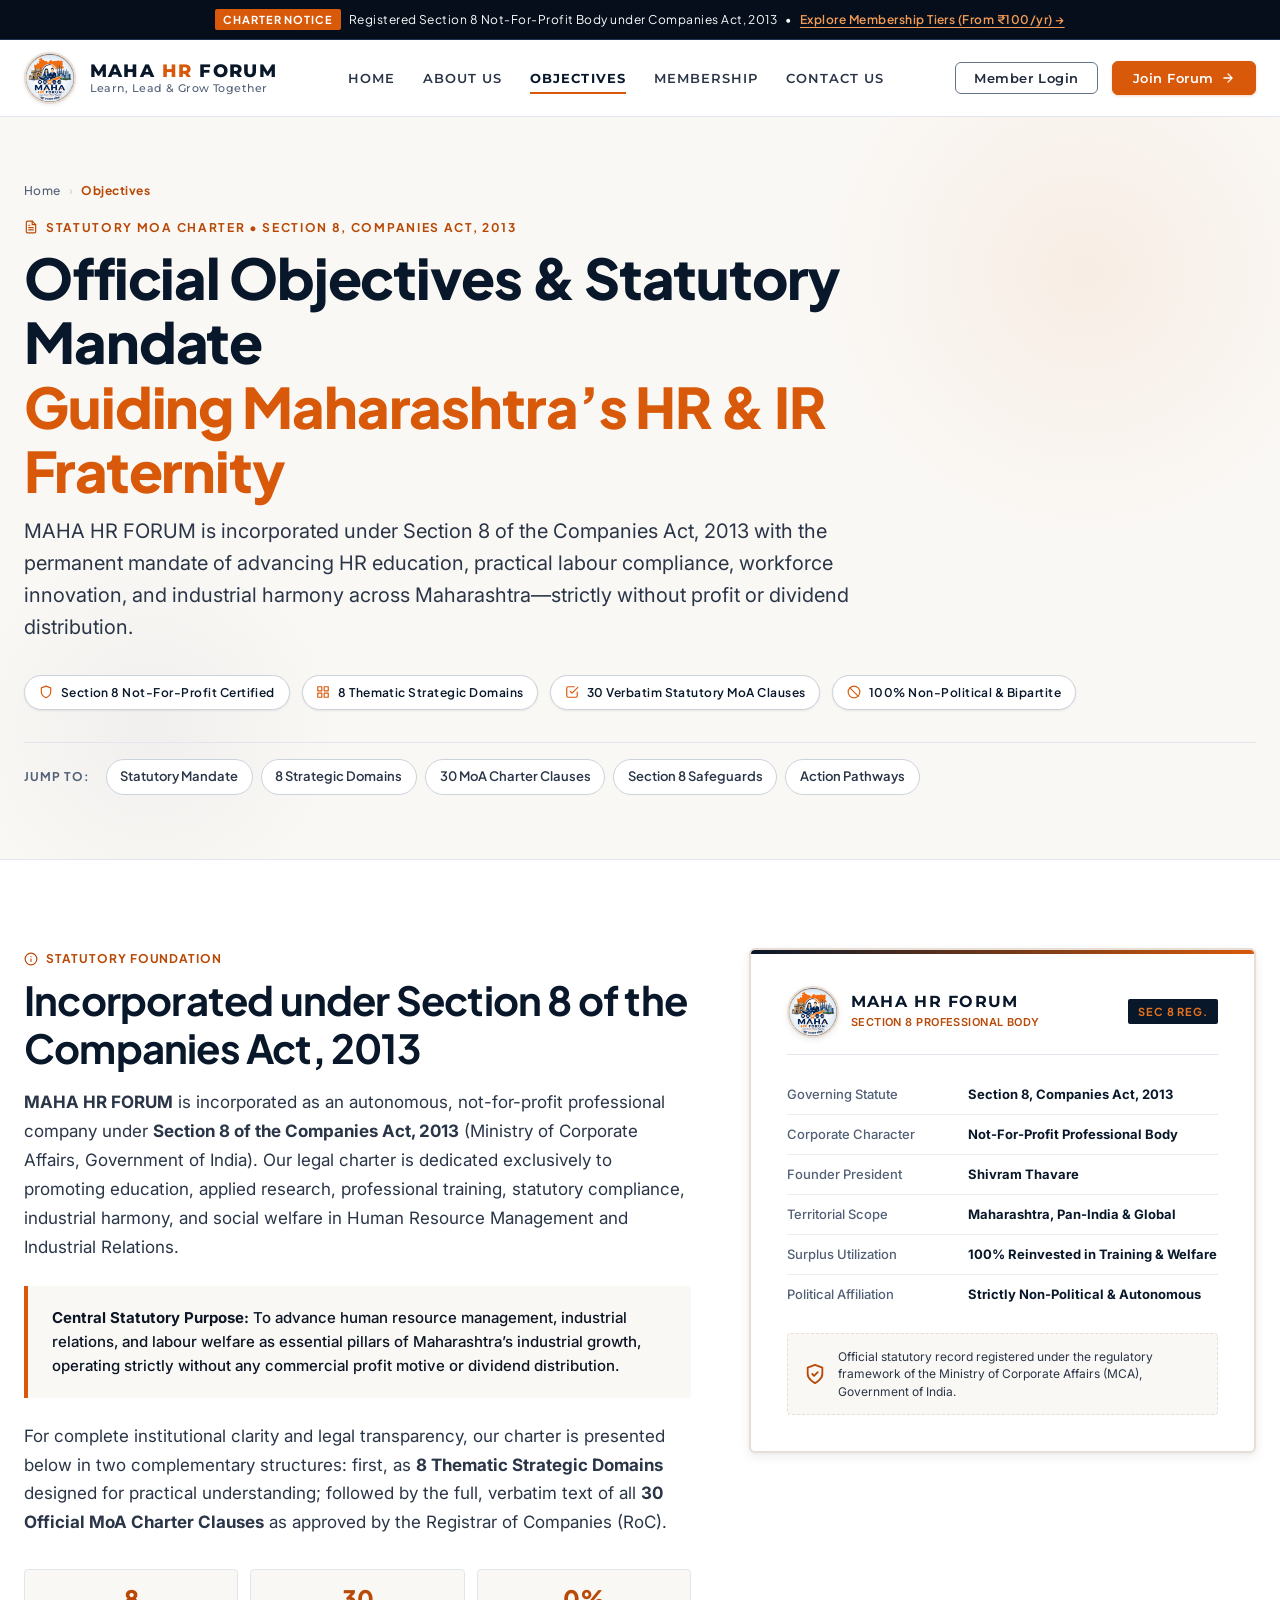
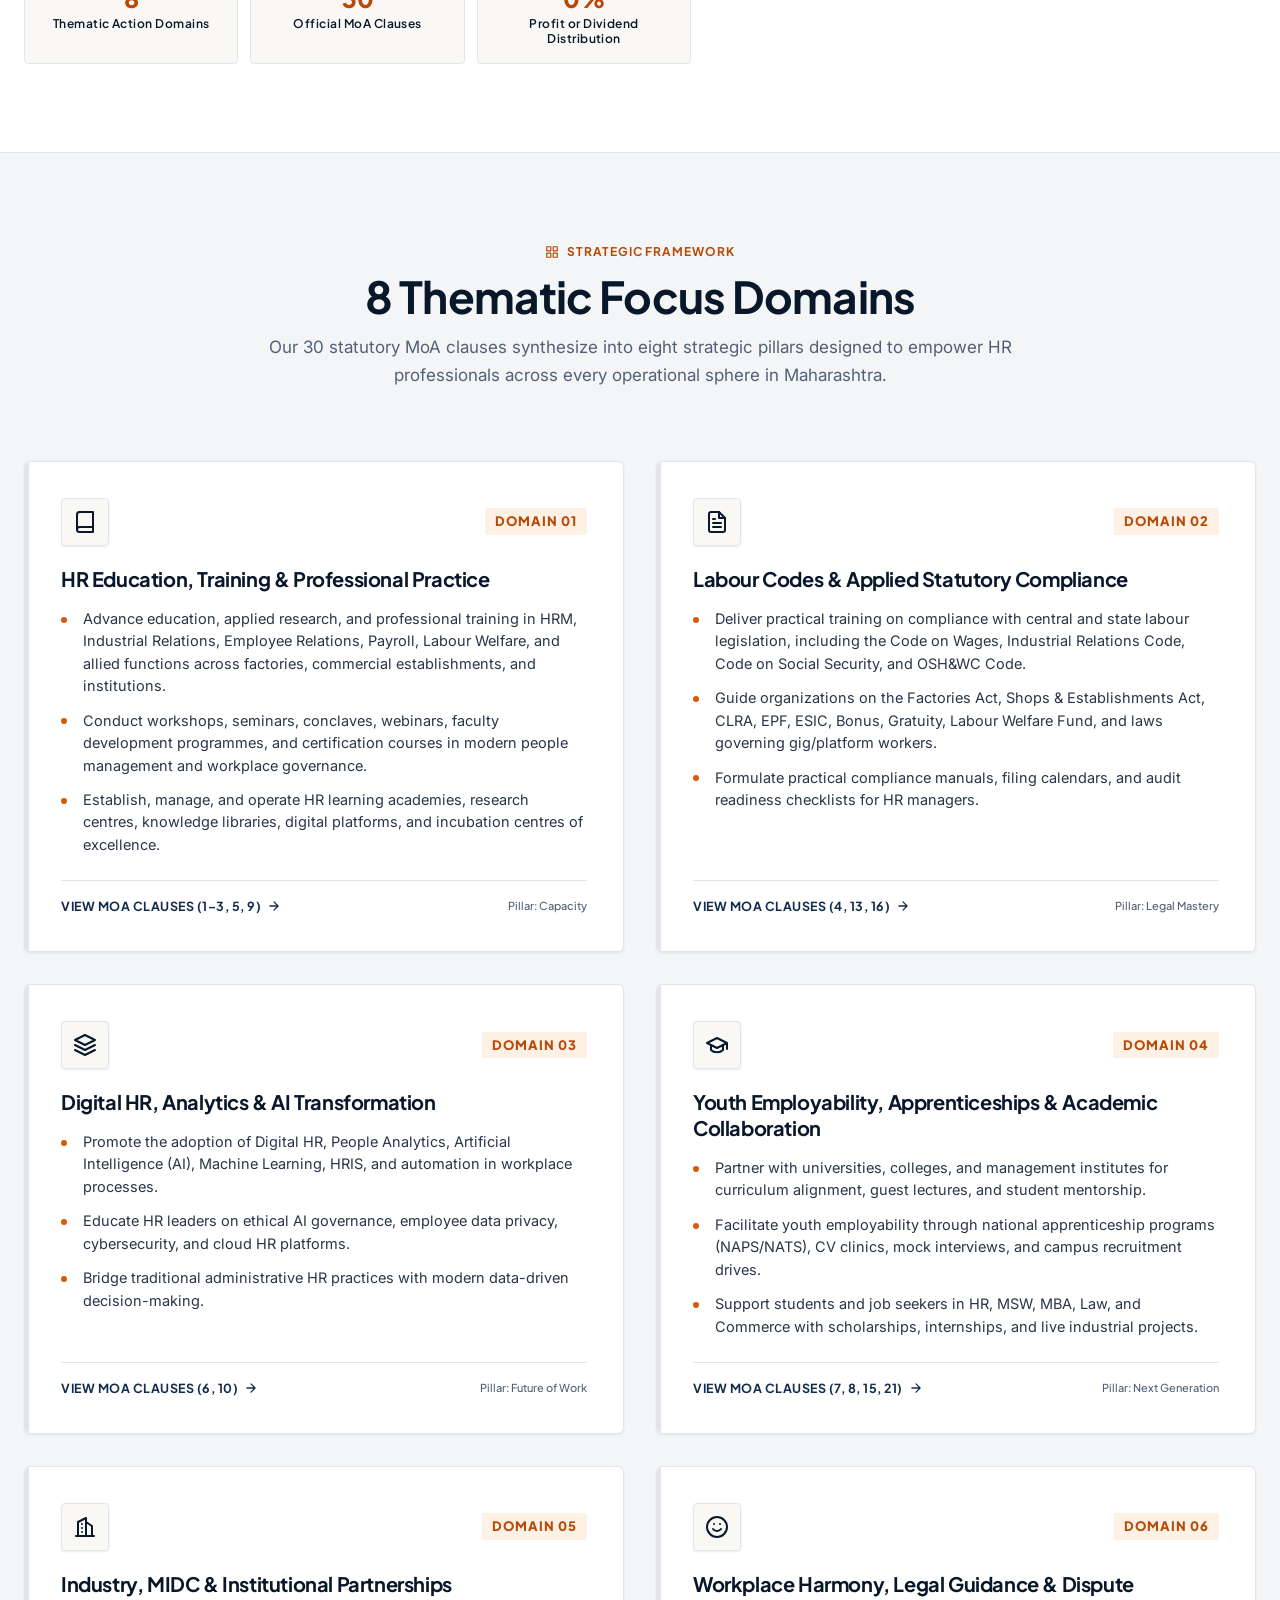
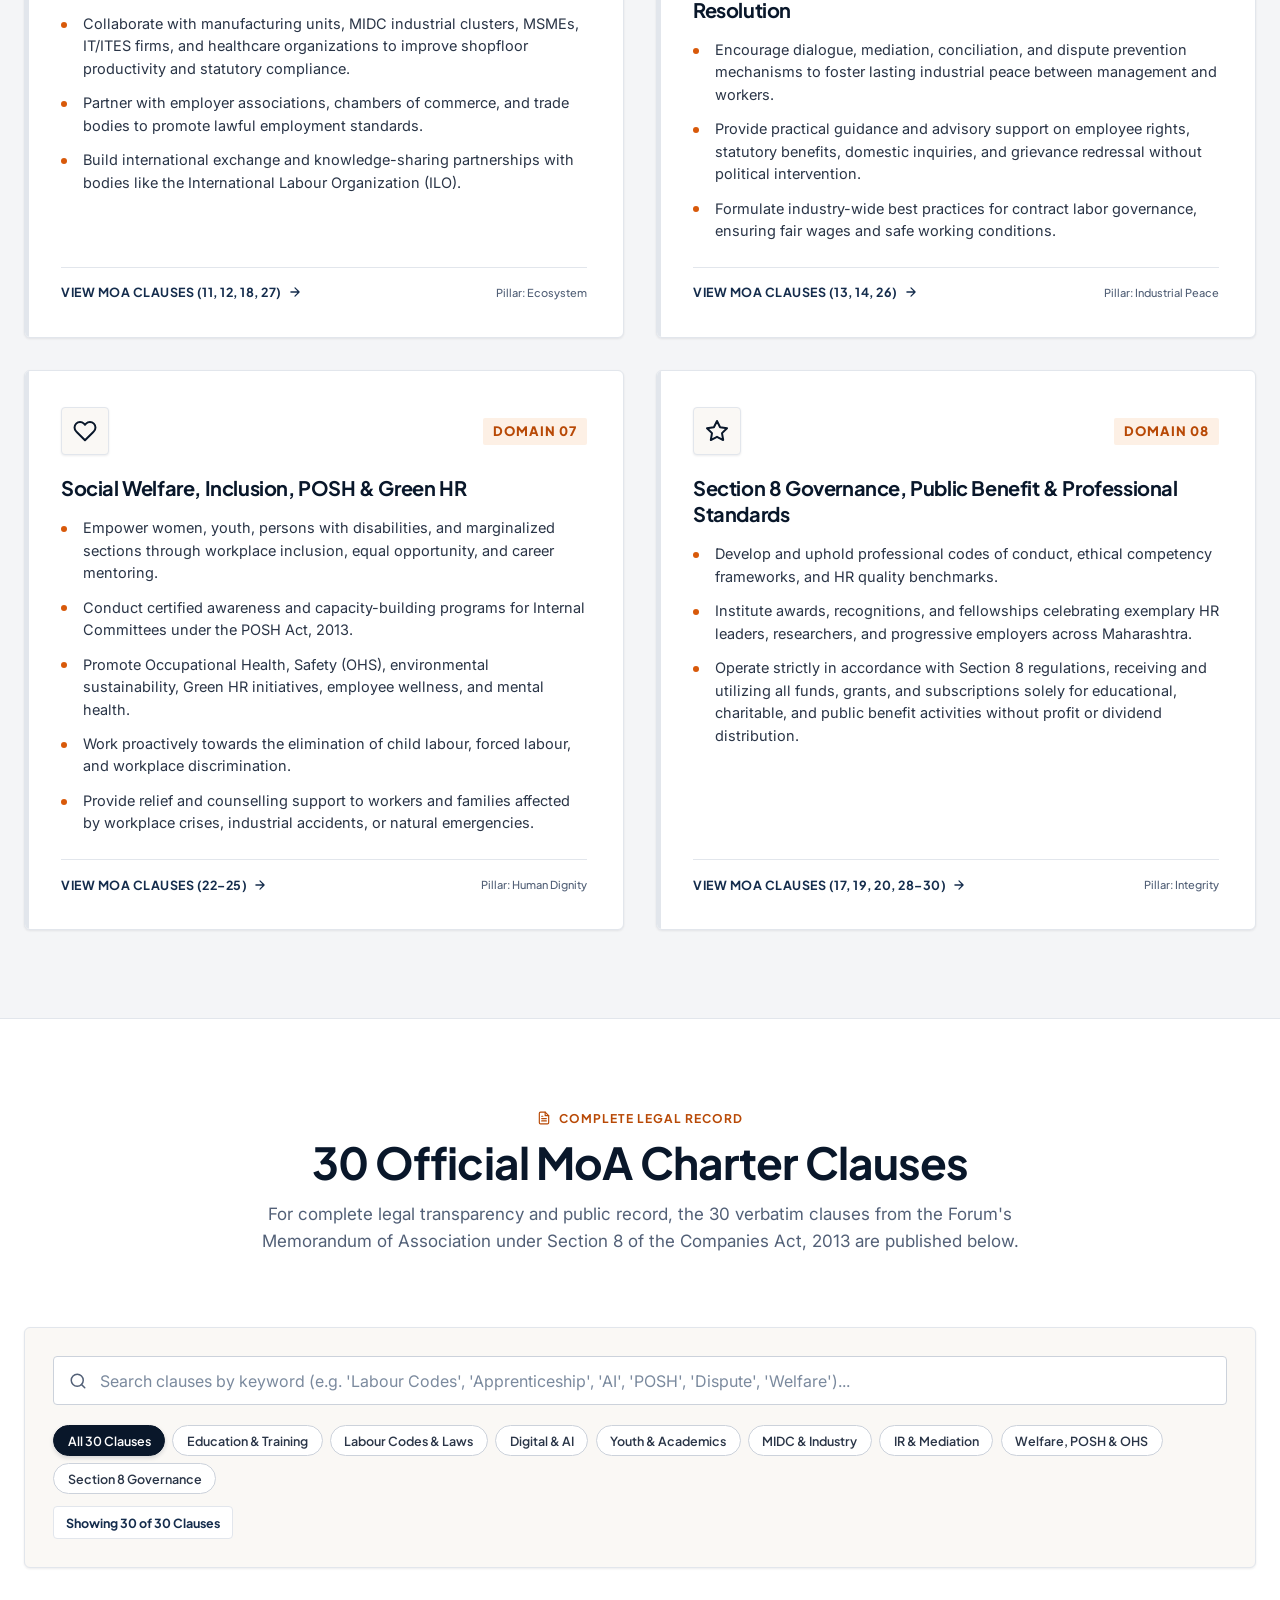
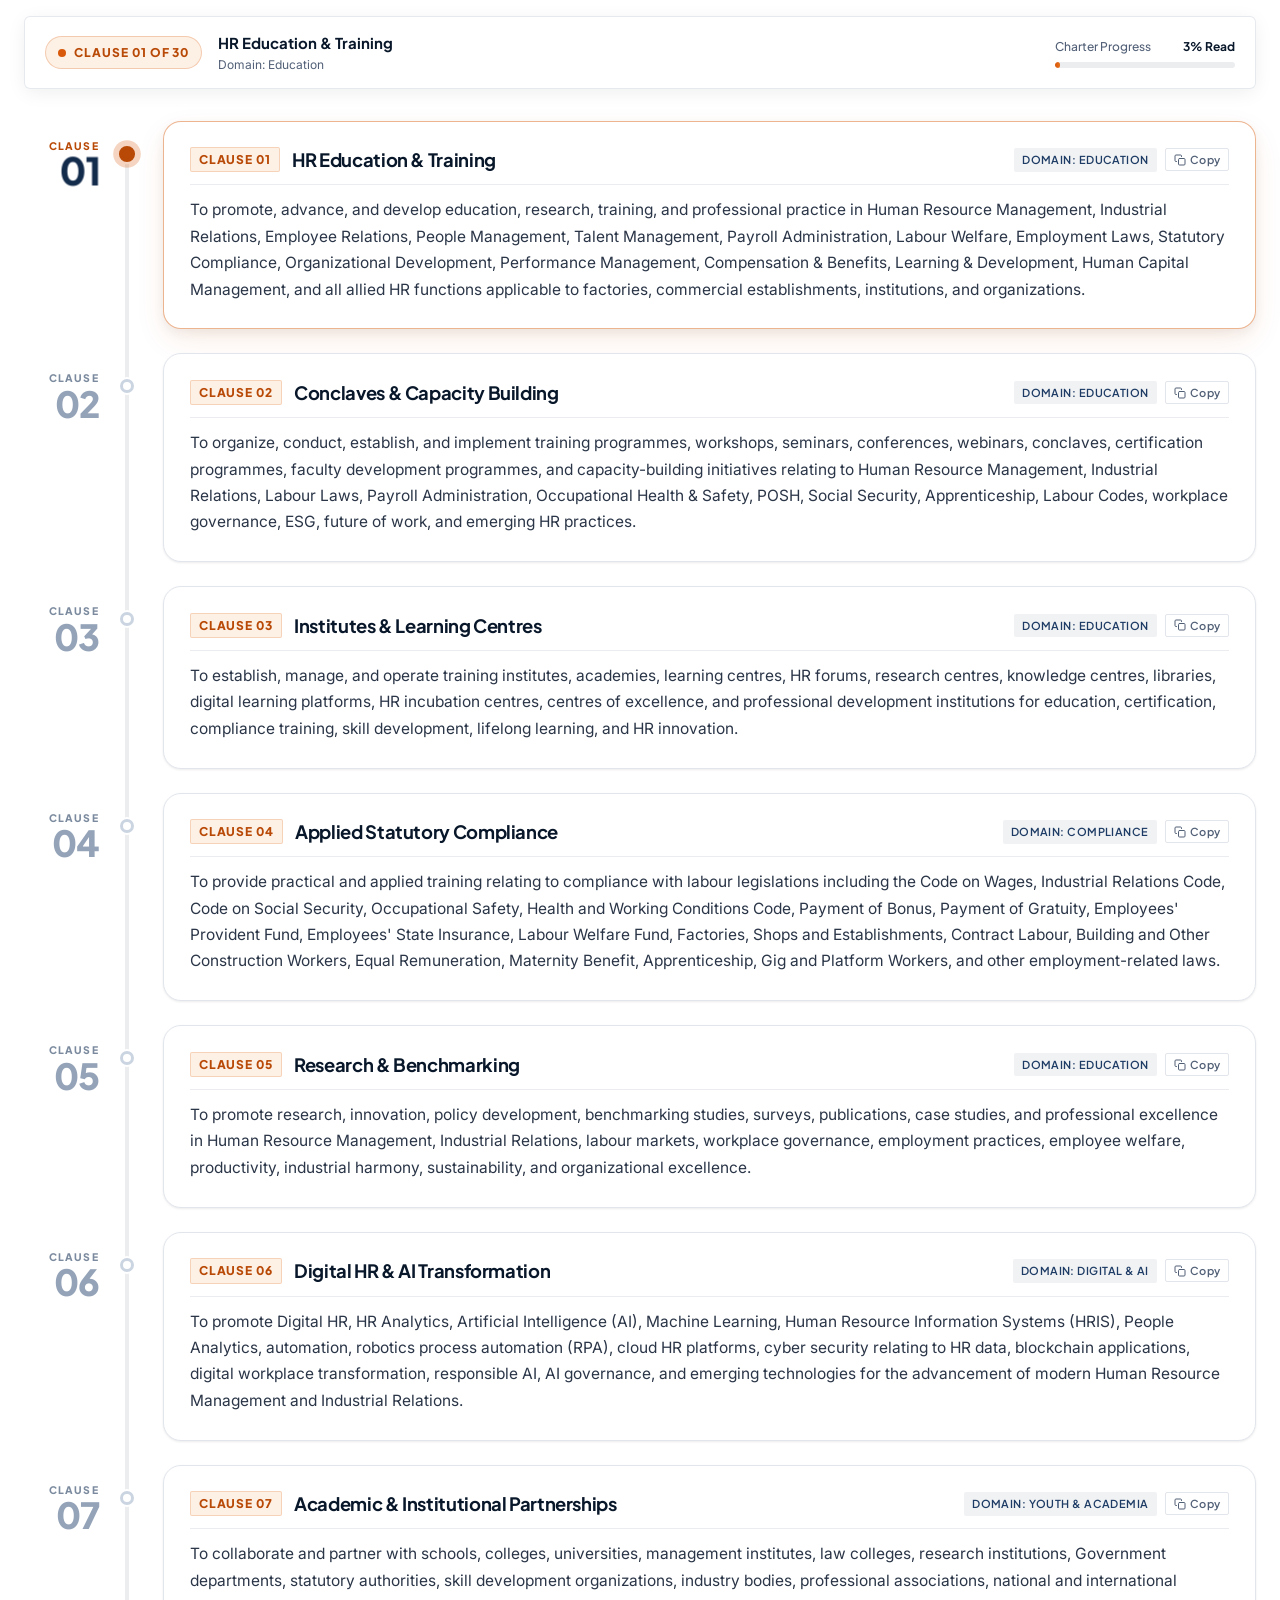
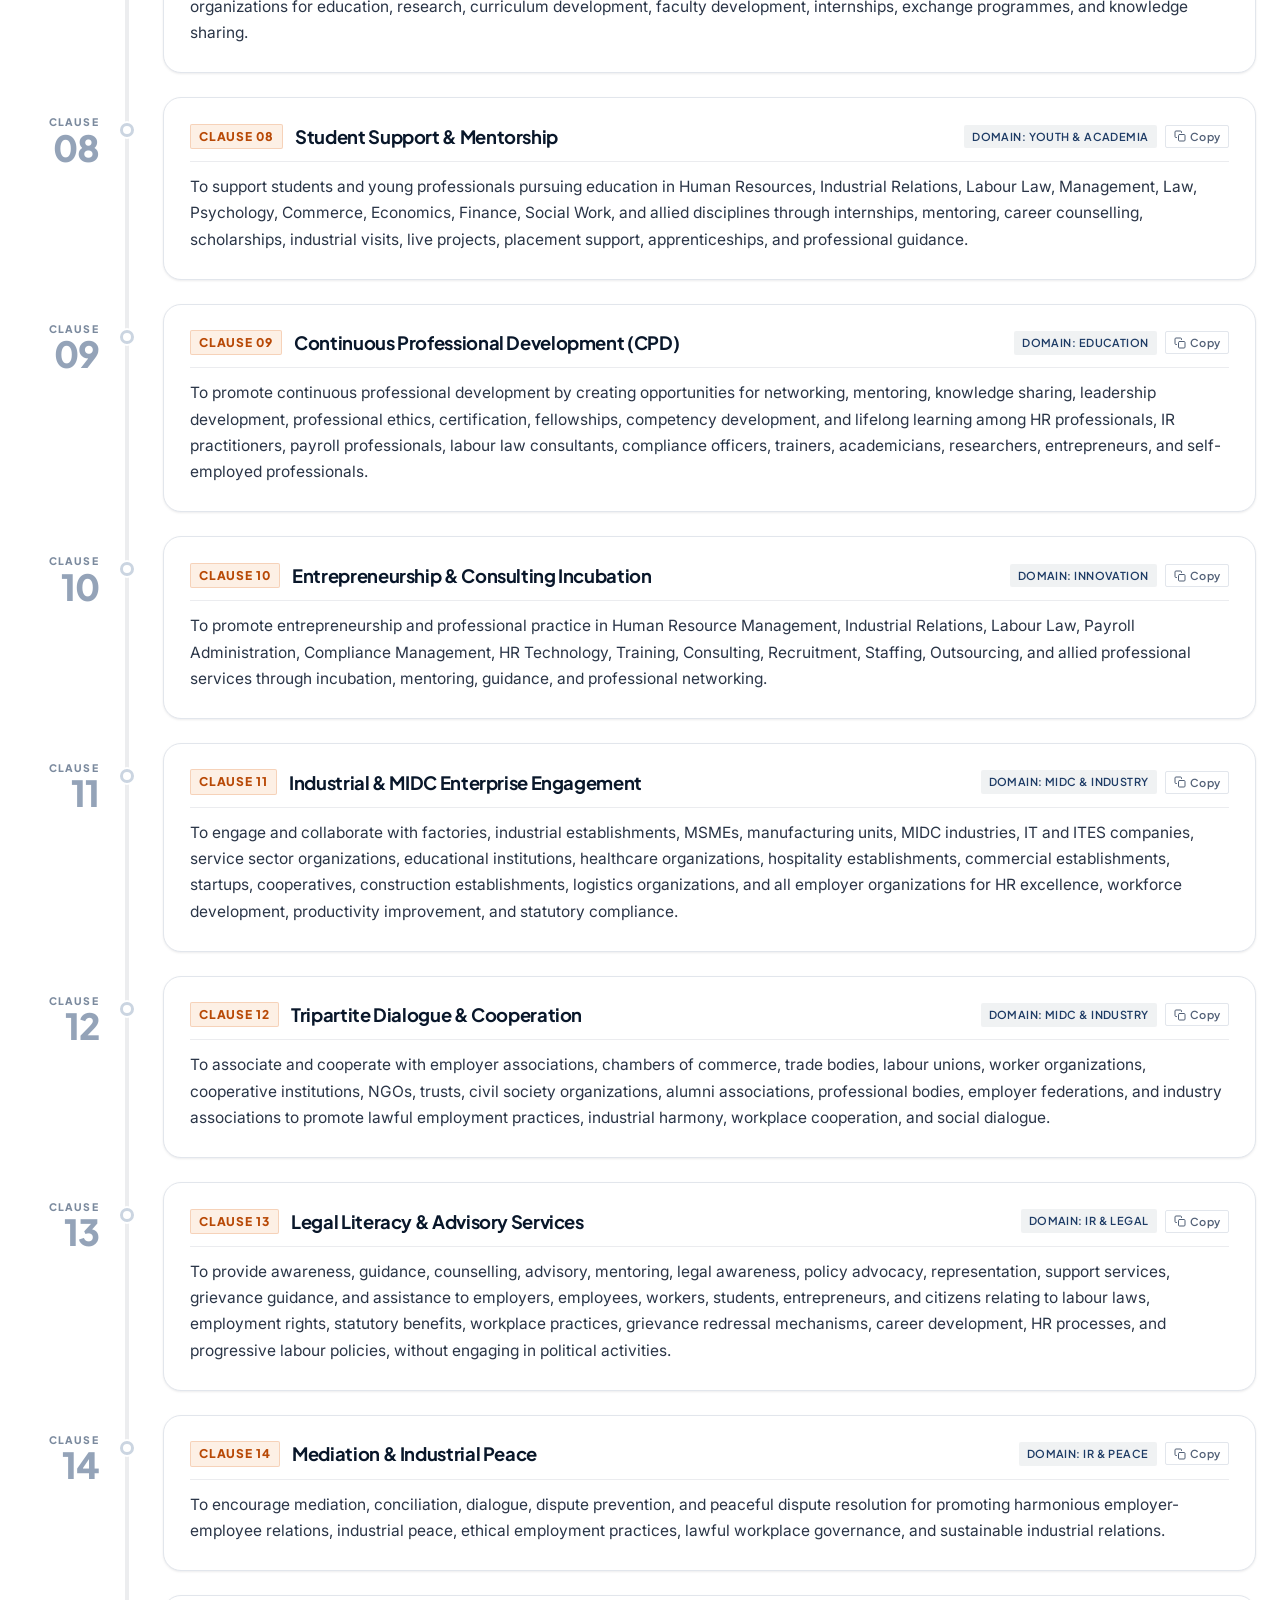
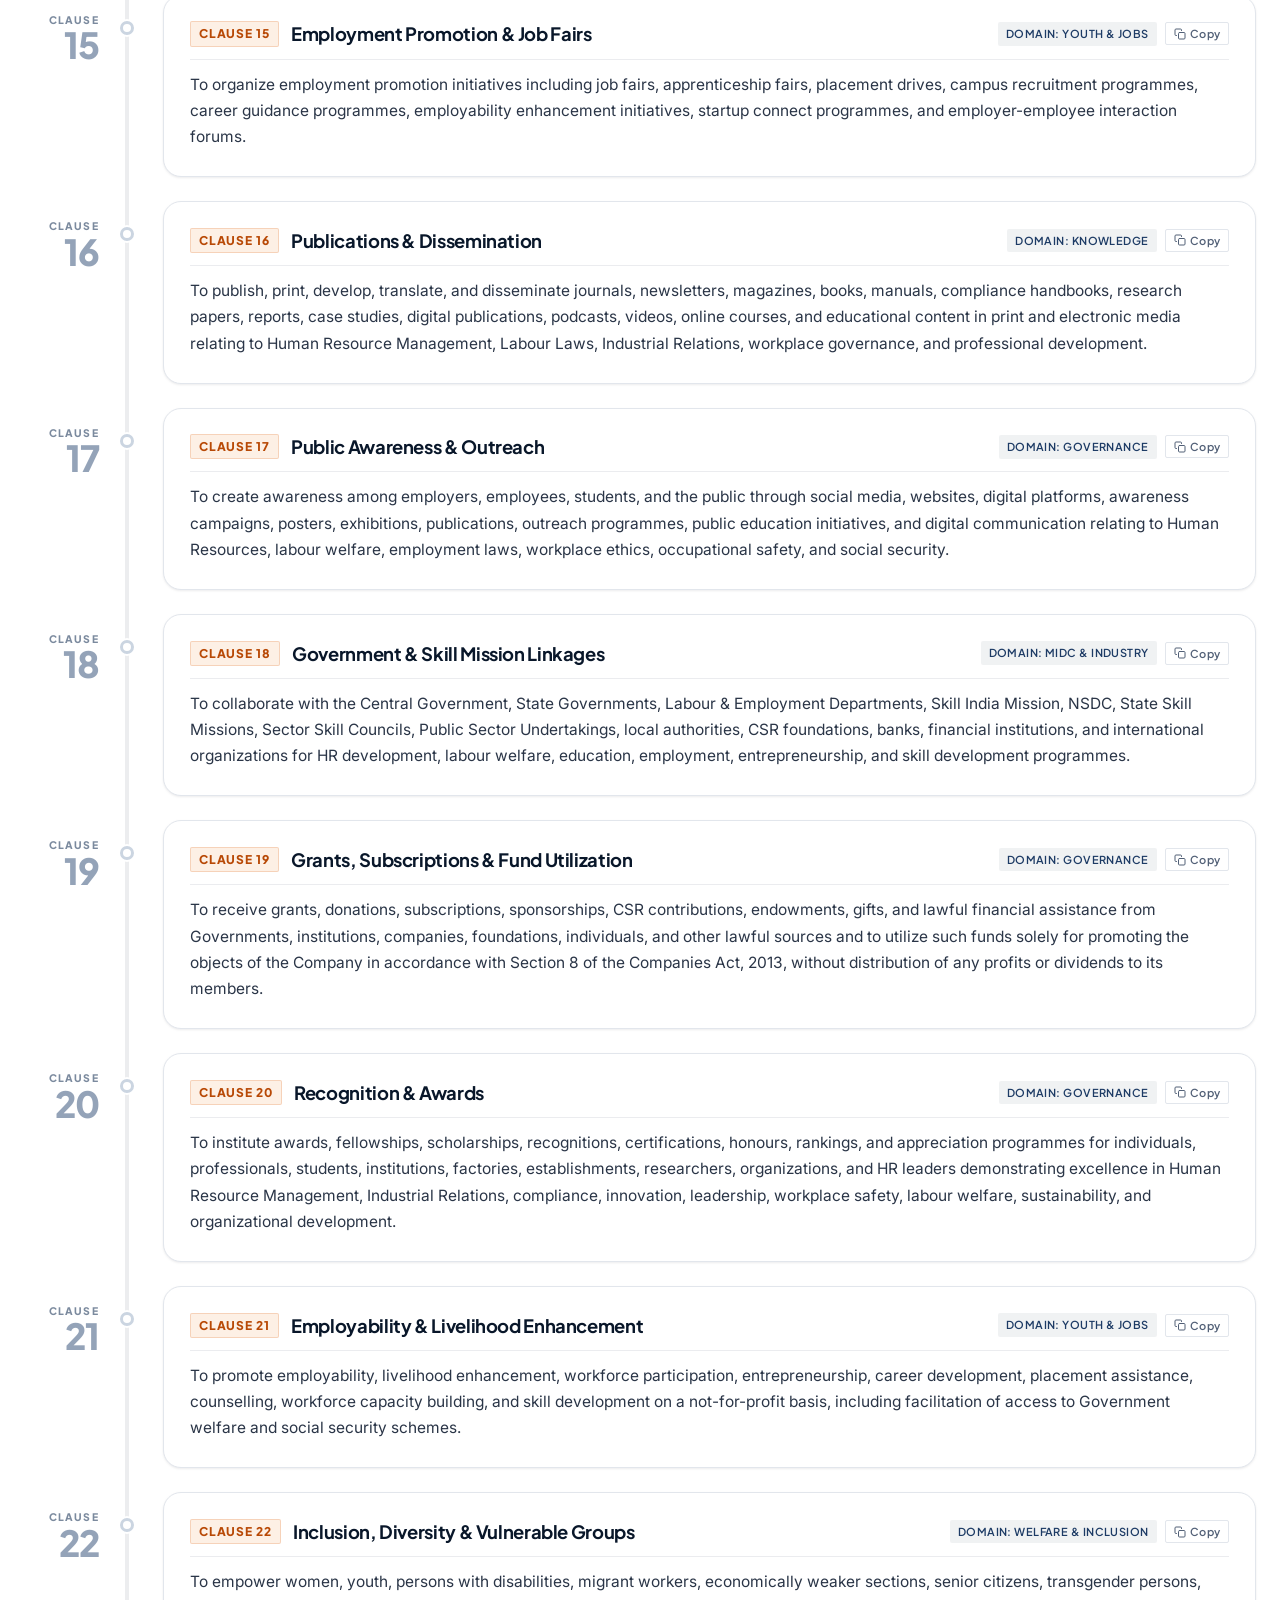
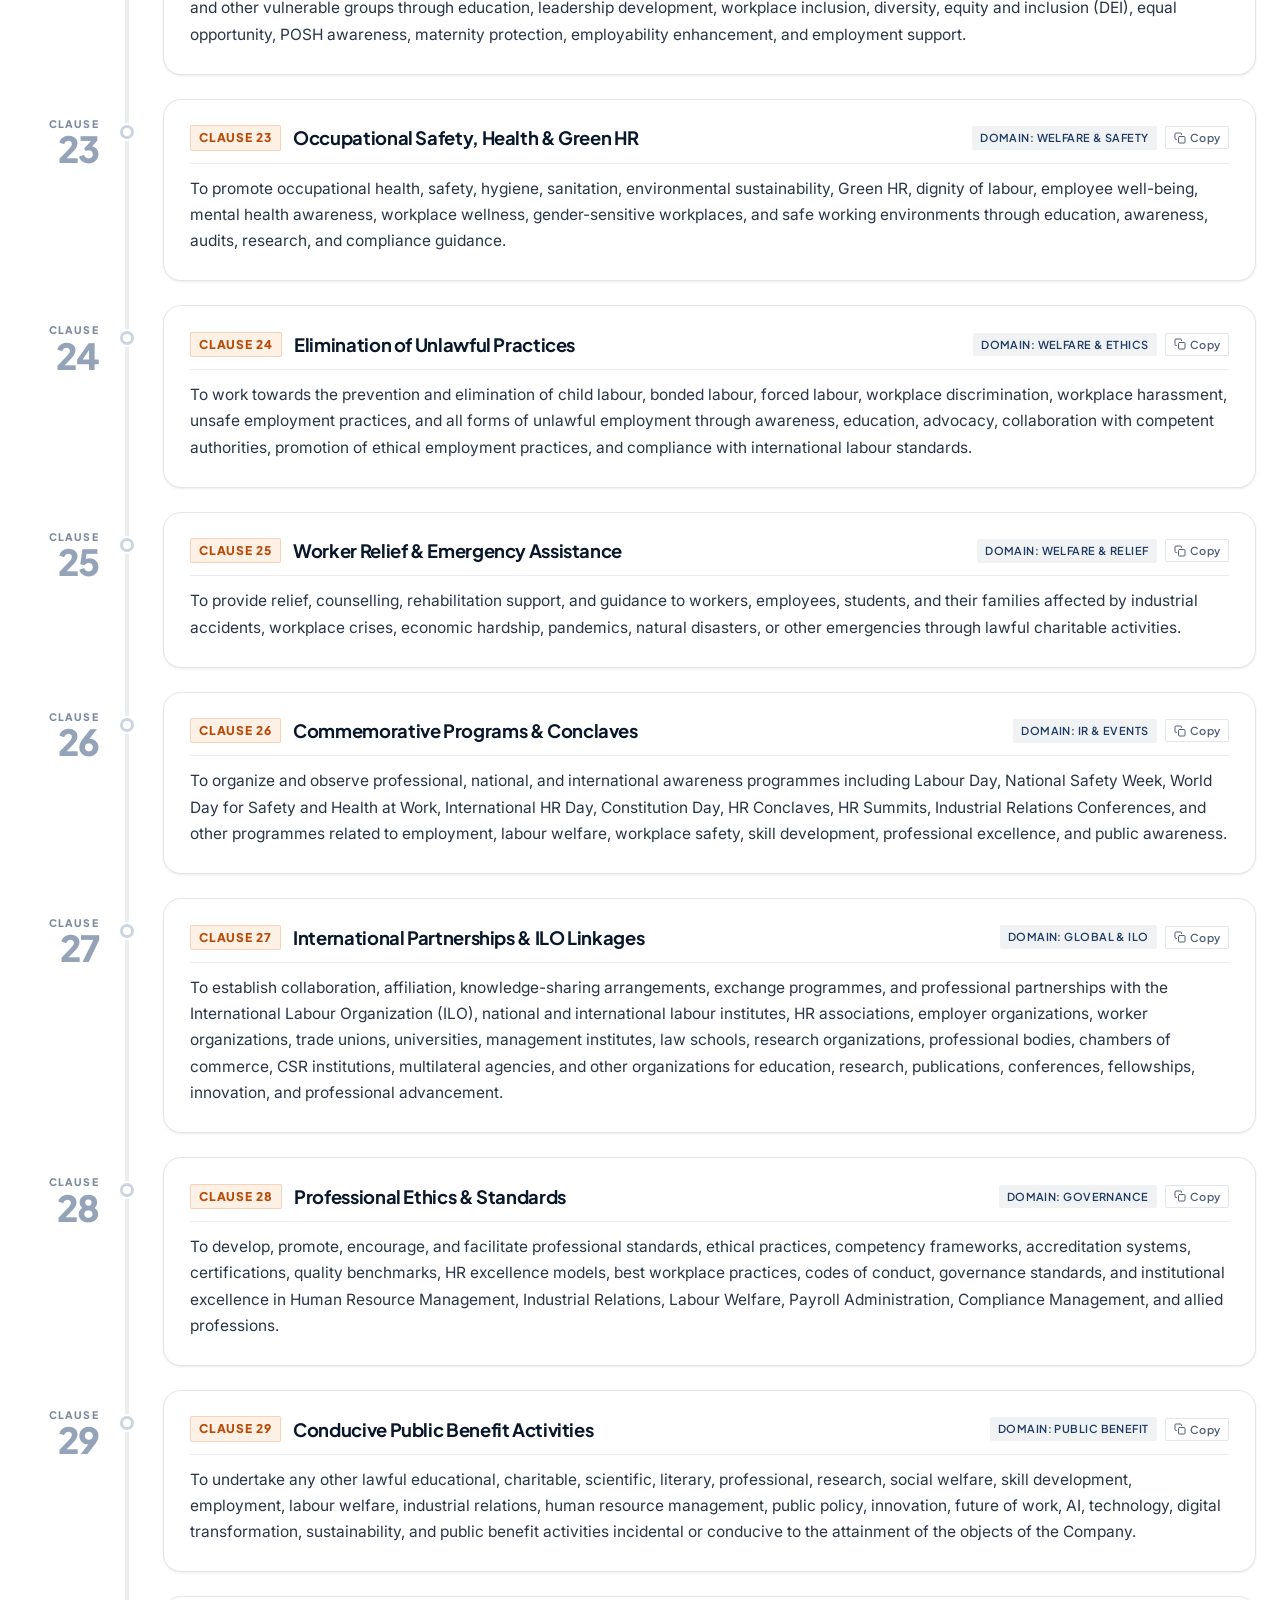
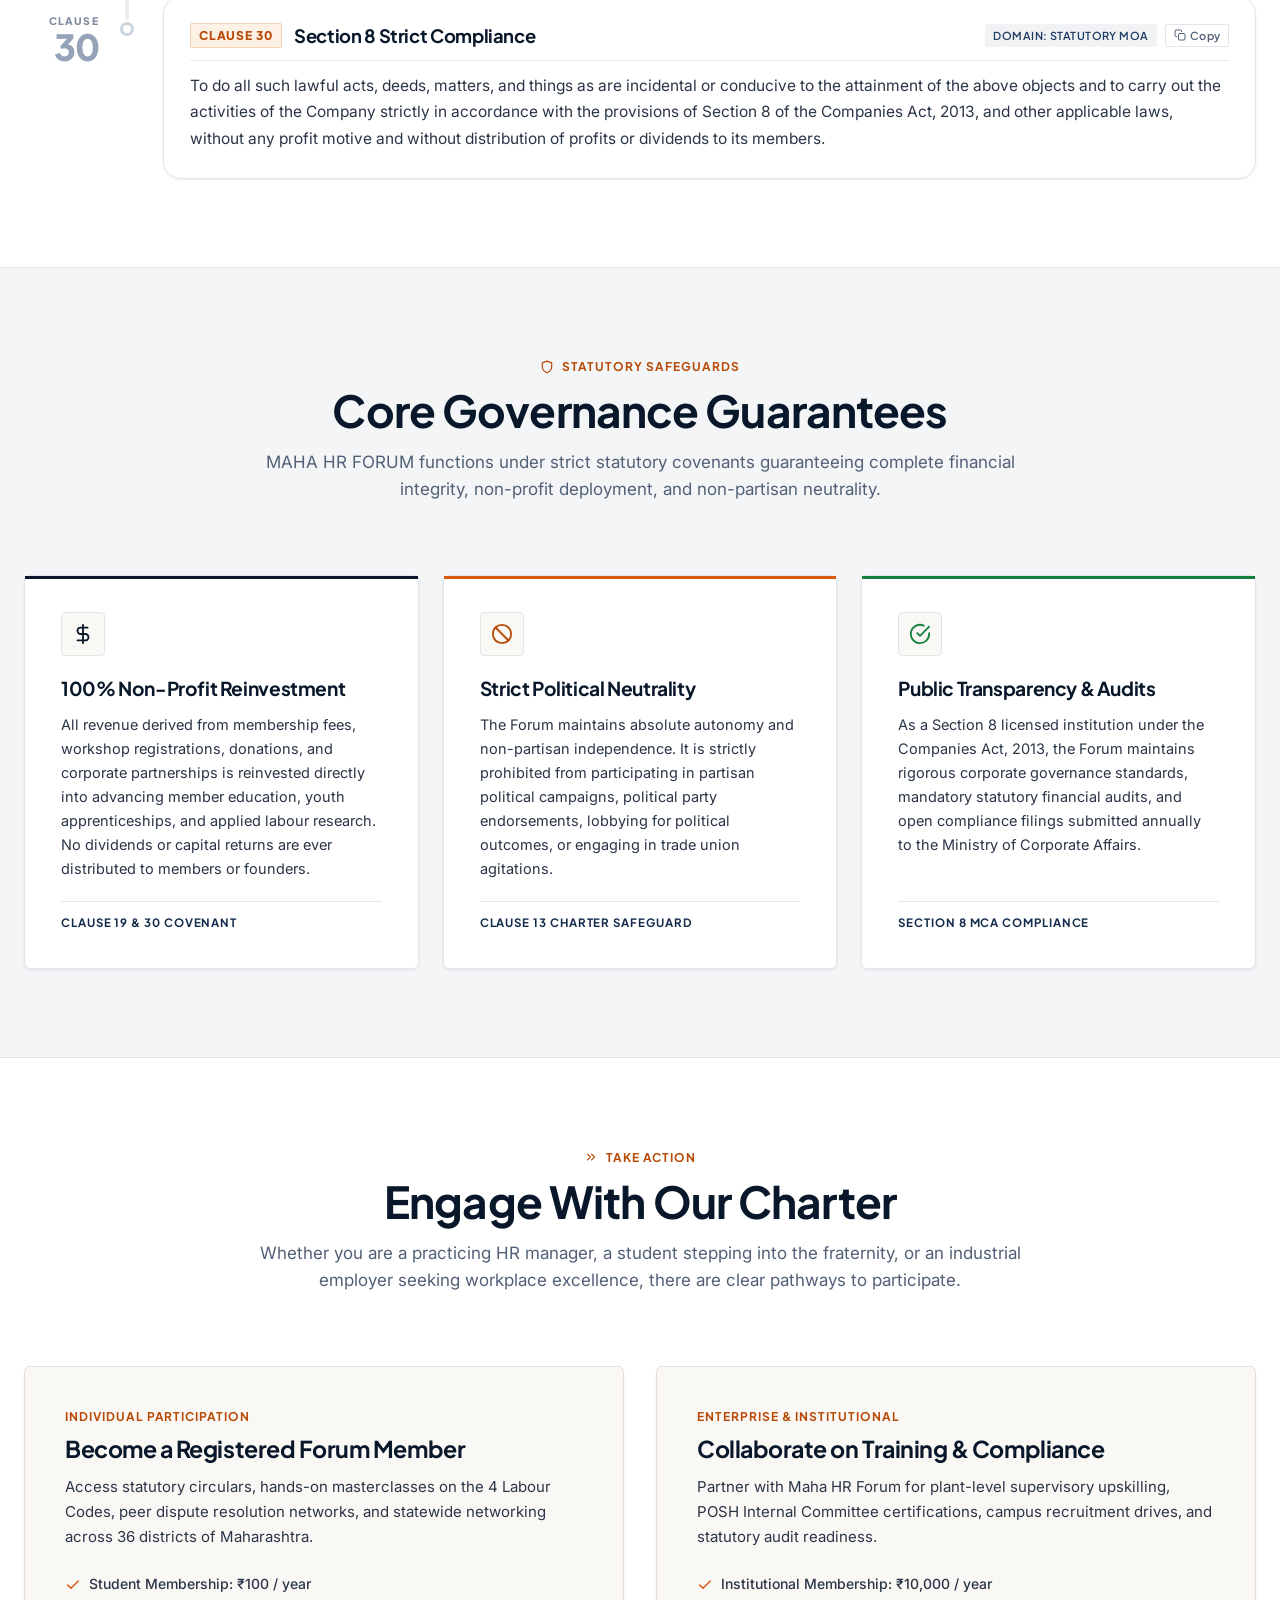
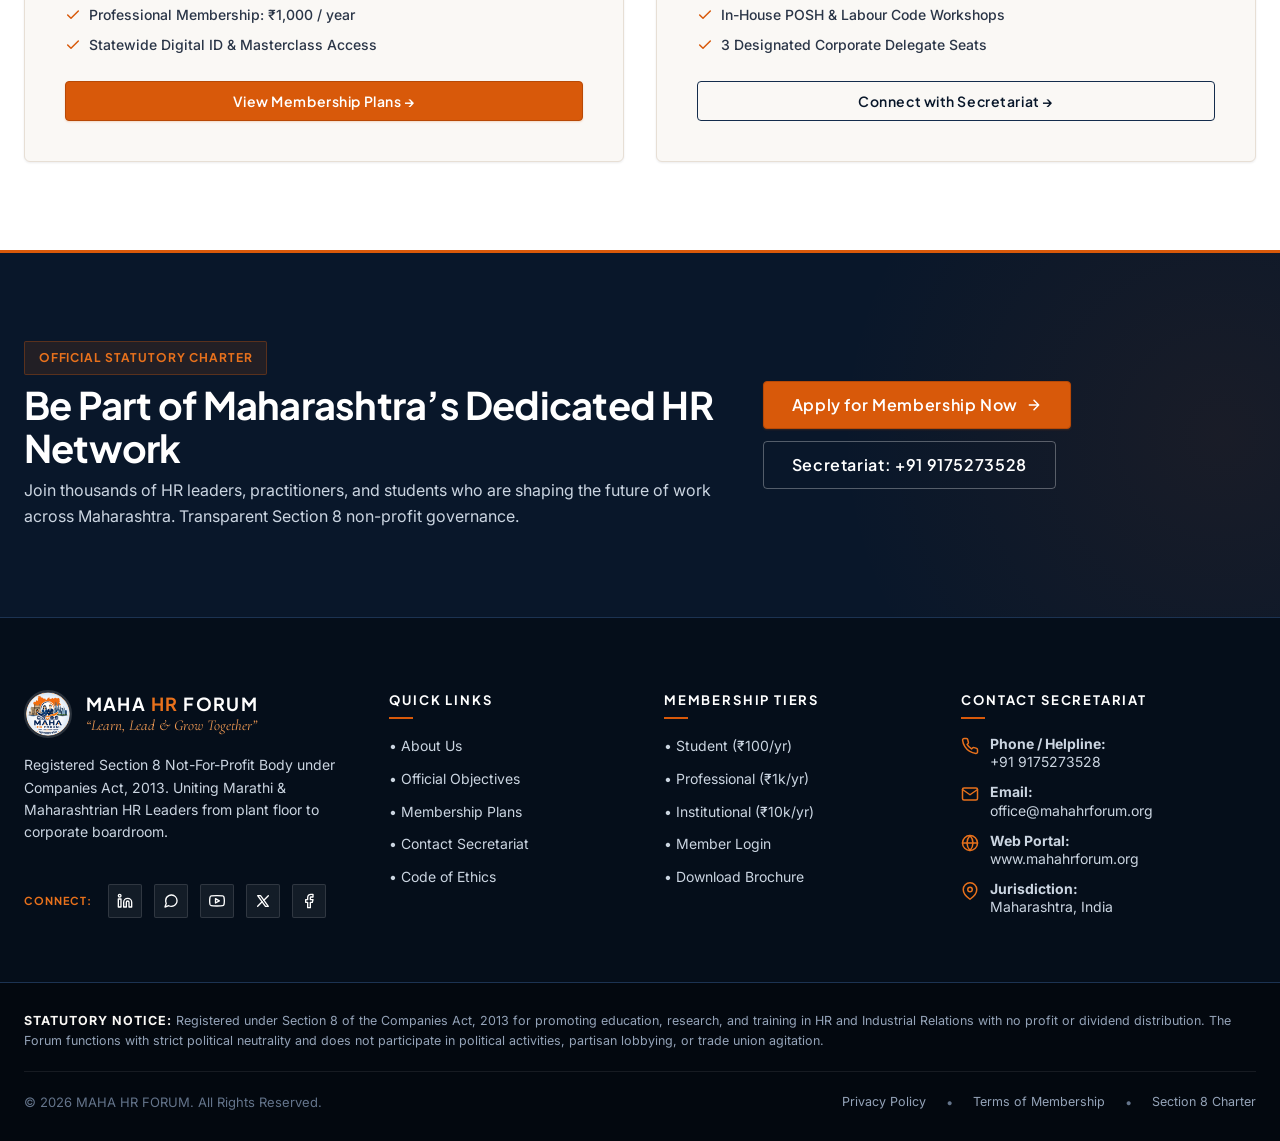
==== commit 39328e5a: "feat: Objectives UI Progress bar addition" ====
--- a/objectives.html
+++ b/objectives.html
@@ -601,609 +601,1063 @@
           </div>
         </div>
 
-        <!-- 30 Verbatim MoA Clauses List -->
-        <div class="moa-clauses-list" id="moa-clauses-container">
+        <!-- Sticky Charter Progress Tracker (Framer Progress Steps) -->
+        <div class="moa-progress-hud" id="moa-progress-hud" role="region" aria-label="MoA Reading Progress Tracker">
+          <div class="moa-progress-hud__container">
+            <div class="moa-progress-hud__left">
+              <div class="moa-progress-hud__badge" id="moa-hud-badge">
+                <span class="moa-progress-hud__pulse"></span>
+                <span id="moa-active-clause-label">Clause 01 of 30</span>
+              </div>
+              <div class="moa-progress-hud__info">
+                <span class="moa-progress-hud__title" id="moa-active-clause-title">HR Education &amp; Training</span>
+                <span class="moa-progress-hud__subtitle" id="moa-active-clause-domain">Domain: Education</span>
+              </div>
+            </div>
+            <div class="moa-progress-hud__right">
+              <div class="moa-progress-hud__stats">
+                <span class="moa-progress-hud__stats-label">Charter Progress</span>
+                <span class="moa-progress-hud__percentage" id="moa-progress-percentage">3% Read</span>
+              </div>
+              <div class="moa-progress-hud__bar" role="progressbar" aria-valuenow="3" aria-valuemin="0" aria-valuemax="100" id="moa-progress-bar-wrap">
+                <div class="moa-progress-hud__bar-fill" id="moa-progress-bar-fill" style="width: 3.33%;"></div>
+              </div>
+            </div>
+          </div>
+        </div>
+
+        <!-- 30 Verbatim MoA Clauses List (Single Continuous Timeline) -->
+        <div class="moa-timeline-wrapper" id="moa-clauses-container">
+
+          <!-- Single Continuous Progress Spine Line (Clause 1 to Clause 30) -->
+          <div class="moa-single-timeline" id="moa-single-timeline" aria-hidden="true">
+            <div class="moa-single-timeline__track" id="moa-timeline-track"></div>
+            <div class="moa-single-timeline__fill" id="moa-timeline-fill"></div>
+          </div>
+
+          <div class="moa-clauses-list" id="moa-clauses-list">
 
           <!-- Clause 1 -->
-          <article class="clause-card" data-category="education" data-clause="1" id="clause-1">
-            <div class="clause-card__header">
-              <div class="clause-card__id-group">
-                <span class="clause-badge">Clause 01</span>
-                <h3 class="clause-title">HR Education &amp; Training</h3>
-              </div>
-              <div class="clause-card__actions">
-                <span class="clause-domain-tag">Domain: Education</span>
-                <button type="button" class="clause-copy-btn" data-copy-target="clause-1" aria-label="Copy Clause 1 text">
-                  <svg width="12" height="12" viewBox="0 0 24 24" fill="none" stroke="currentColor" stroke-width="2" stroke-linecap="round" stroke-linejoin="round"><rect x="9" y="9" width="13" height="13" rx="2" ry="2"/><path d="M5 15H4a2 2 0 0 1-2-2V4a2 2 0 0 1 2-2h9a2 2 0 0 1 2 2v1"/></svg>
-                  <span>Copy</span>
-                </button>
-              </div>
-            </div>
-            <div class="clause-body">
-              <p>To promote, advance, and develop education, research, training, and professional practice in Human Resource Management, Industrial Relations, Employee Relations, People Management, Talent Management, Payroll Administration, Labour Welfare, Employment Laws, Statutory Compliance, Organizational Development, Performance Management, Compensation &amp; Benefits, Learning &amp; Development, Human Capital Management, and all allied HR functions applicable to factories, commercial establishments, institutions, and organizations.</p>
-            </div>
-          </article>
+          <div class="clause-timeline-row" data-category="education" data-clause="1" id="clause-1">
+            <!-- Timeline Step & Node Column -->
+            <div class="clause-timeline-row__left" aria-hidden="true">
+              <div class="clause-timeline-row__step-box">
+                <span class="clause-timeline-row__label">Clause</span>
+                <span class="clause-timeline-row__num">01</span>
+              </div>
+              <div class="clause-timeline-row__dot-wrap">
+                <div class="clause-timeline-row__dot"></div>
+              </div>
+            </div>
+
+            <!-- Clause Content Card Box -->
+            <article class="clause-card">
+              <div class="clause-card__header">
+                                            <div class="clause-card__id-group">
+                                              <span class="clause-badge">Clause 01</span>
+                                              <h3 class="clause-title">HR Education &amp; Training</h3>
+                                            </div>
+                                            <div class="clause-card__actions">
+                                              <span class="clause-domain-tag">Domain: Education</span>
+                                              <button type="button" class="clause-copy-btn" data-copy-target="clause-1" aria-label="Copy Clause 1 text">
+                                                <svg width="12" height="12" viewBox="0 0 24 24" fill="none" stroke="currentColor" stroke-width="2" stroke-linecap="round" stroke-linejoin="round"><rect x="9" y="9" width="13" height="13" rx="2" ry="2"/><path d="M5 15H4a2 2 0 0 1-2-2V4a2 2 0 0 1 2-2h9a2 2 0 0 1 2 2v1"/></svg>
+                                                <span>Copy</span>
+                                              </button>
+                                            </div>
+                                          </div>
+                                          <div class="clause-body">
+                                            <p>To promote, advance, and develop education, research, training, and professional practice in Human Resource Management, Industrial Relations, Employee Relations, People Management, Talent Management, Payroll Administration, Labour Welfare, Employment Laws, Statutory Compliance, Organizational Development, Performance Management, Compensation &amp; Benefits, Learning &amp; Development, Human Capital Management, and all allied HR functions applicable to factories, commercial establishments, institutions, and organizations.</p>
+                                          </div>
+            </article>
+          </div>
 
           <!-- Clause 2 -->
-          <article class="clause-card" data-category="education" data-clause="2" id="clause-2">
-            <div class="clause-card__header">
-              <div class="clause-card__id-group">
-                <span class="clause-badge">Clause 02</span>
-                <h3 class="clause-title">Conclaves &amp; Capacity Building</h3>
-              </div>
-              <div class="clause-card__actions">
-                <span class="clause-domain-tag">Domain: Education</span>
-                <button type="button" class="clause-copy-btn" data-copy-target="clause-2" aria-label="Copy Clause 2 text">
-                  <svg width="12" height="12" viewBox="0 0 24 24" fill="none" stroke="currentColor" stroke-width="2" stroke-linecap="round" stroke-linejoin="round"><rect x="9" y="9" width="13" height="13" rx="2" ry="2"/><path d="M5 15H4a2 2 0 0 1-2-2V4a2 2 0 0 1 2-2h9a2 2 0 0 1 2 2v1"/></svg>
-                  <span>Copy</span>
-                </button>
-              </div>
-            </div>
-            <div class="clause-body">
-              <p>To organize, conduct, establish, and implement training programmes, workshops, seminars, conferences, webinars, conclaves, certification programmes, faculty development programmes, and capacity-building initiatives relating to Human Resource Management, Industrial Relations, Labour Laws, Payroll Administration, Occupational Health &amp; Safety, POSH, Social Security, Apprenticeship, Labour Codes, workplace governance, ESG, future of work, and emerging HR practices.</p>
-            </div>
-          </article>
+          <div class="clause-timeline-row" data-category="education" data-clause="2" id="clause-2">
+            <!-- Timeline Step & Node Column -->
+            <div class="clause-timeline-row__left" aria-hidden="true">
+              <div class="clause-timeline-row__step-box">
+                <span class="clause-timeline-row__label">Clause</span>
+                <span class="clause-timeline-row__num">02</span>
+              </div>
+              <div class="clause-timeline-row__dot-wrap">
+                <div class="clause-timeline-row__dot"></div>
+              </div>
+            </div>
+
+            <!-- Clause Content Card Box -->
+            <article class="clause-card">
+              <div class="clause-card__header">
+                                            <div class="clause-card__id-group">
+                                              <span class="clause-badge">Clause 02</span>
+                                              <h3 class="clause-title">Conclaves &amp; Capacity Building</h3>
+                                            </div>
+                                            <div class="clause-card__actions">
+                                              <span class="clause-domain-tag">Domain: Education</span>
+                                              <button type="button" class="clause-copy-btn" data-copy-target="clause-2" aria-label="Copy Clause 2 text">
+                                                <svg width="12" height="12" viewBox="0 0 24 24" fill="none" stroke="currentColor" stroke-width="2" stroke-linecap="round" stroke-linejoin="round"><rect x="9" y="9" width="13" height="13" rx="2" ry="2"/><path d="M5 15H4a2 2 0 0 1-2-2V4a2 2 0 0 1 2-2h9a2 2 0 0 1 2 2v1"/></svg>
+                                                <span>Copy</span>
+                                              </button>
+                                            </div>
+                                          </div>
+                                          <div class="clause-body">
+                                            <p>To organize, conduct, establish, and implement training programmes, workshops, seminars, conferences, webinars, conclaves, certification programmes, faculty development programmes, and capacity-building initiatives relating to Human Resource Management, Industrial Relations, Labour Laws, Payroll Administration, Occupational Health &amp; Safety, POSH, Social Security, Apprenticeship, Labour Codes, workplace governance, ESG, future of work, and emerging HR practices.</p>
+                                          </div>
+            </article>
+          </div>
 
           <!-- Clause 3 -->
-          <article class="clause-card" data-category="education" data-clause="3" id="clause-3">
-            <div class="clause-card__header">
-              <div class="clause-card__id-group">
-                <span class="clause-badge">Clause 03</span>
-                <h3 class="clause-title">Institutes &amp; Learning Centres</h3>
-              </div>
-              <div class="clause-card__actions">
-                <span class="clause-domain-tag">Domain: Education</span>
-                <button type="button" class="clause-copy-btn" data-copy-target="clause-3" aria-label="Copy Clause 3 text">
-                  <svg width="12" height="12" viewBox="0 0 24 24" fill="none" stroke="currentColor" stroke-width="2" stroke-linecap="round" stroke-linejoin="round"><rect x="9" y="9" width="13" height="13" rx="2" ry="2"/><path d="M5 15H4a2 2 0 0 1-2-2V4a2 2 0 0 1 2-2h9a2 2 0 0 1 2 2v1"/></svg>
-                  <span>Copy</span>
-                </button>
-              </div>
-            </div>
-            <div class="clause-body">
-              <p>To establish, manage, and operate training institutes, academies, learning centres, HR forums, research centres, knowledge centres, libraries, digital learning platforms, HR incubation centres, centres of excellence, and professional development institutions for education, certification, compliance training, skill development, lifelong learning, and HR innovation.</p>
-            </div>
-          </article>
+          <div class="clause-timeline-row" data-category="education" data-clause="3" id="clause-3">
+            <!-- Timeline Step & Node Column -->
+            <div class="clause-timeline-row__left" aria-hidden="true">
+              <div class="clause-timeline-row__step-box">
+                <span class="clause-timeline-row__label">Clause</span>
+                <span class="clause-timeline-row__num">03</span>
+              </div>
+              <div class="clause-timeline-row__dot-wrap">
+                <div class="clause-timeline-row__dot"></div>
+              </div>
+            </div>
+
+            <!-- Clause Content Card Box -->
+            <article class="clause-card">
+              <div class="clause-card__header">
+                                            <div class="clause-card__id-group">
+                                              <span class="clause-badge">Clause 03</span>
+                                              <h3 class="clause-title">Institutes &amp; Learning Centres</h3>
+                                            </div>
+                                            <div class="clause-card__actions">
+                                              <span class="clause-domain-tag">Domain: Education</span>
+                                              <button type="button" class="clause-copy-btn" data-copy-target="clause-3" aria-label="Copy Clause 3 text">
+                                                <svg width="12" height="12" viewBox="0 0 24 24" fill="none" stroke="currentColor" stroke-width="2" stroke-linecap="round" stroke-linejoin="round"><rect x="9" y="9" width="13" height="13" rx="2" ry="2"/><path d="M5 15H4a2 2 0 0 1-2-2V4a2 2 0 0 1 2-2h9a2 2 0 0 1 2 2v1"/></svg>
+                                                <span>Copy</span>
+                                              </button>
+                                            </div>
+                                          </div>
+                                          <div class="clause-body">
+                                            <p>To establish, manage, and operate training institutes, academies, learning centres, HR forums, research centres, knowledge centres, libraries, digital learning platforms, HR incubation centres, centres of excellence, and professional development institutions for education, certification, compliance training, skill development, lifelong learning, and HR innovation.</p>
+                                          </div>
+            </article>
+          </div>
 
           <!-- Clause 4 -->
-          <article class="clause-card" data-category="compliance" data-clause="4" id="clause-4">
-            <div class="clause-card__header">
-              <div class="clause-card__id-group">
-                <span class="clause-badge">Clause 04</span>
-                <h3 class="clause-title">Applied Statutory Compliance</h3>
-              </div>
-              <div class="clause-card__actions">
-                <span class="clause-domain-tag">Domain: Compliance</span>
-                <button type="button" class="clause-copy-btn" data-copy-target="clause-4" aria-label="Copy Clause 4 text">
-                  <svg width="12" height="12" viewBox="0 0 24 24" fill="none" stroke="currentColor" stroke-width="2" stroke-linecap="round" stroke-linejoin="round"><rect x="9" y="9" width="13" height="13" rx="2" ry="2"/><path d="M5 15H4a2 2 0 0 1-2-2V4a2 2 0 0 1 2-2h9a2 2 0 0 1 2 2v1"/></svg>
-                  <span>Copy</span>
-                </button>
-              </div>
-            </div>
-            <div class="clause-body">
-              <p>To provide practical and applied training relating to compliance with labour legislations including the Code on Wages, Industrial Relations Code, Code on Social Security, Occupational Safety, Health and Working Conditions Code, Payment of Bonus, Payment of Gratuity, Employees' Provident Fund, Employees' State Insurance, Labour Welfare Fund, Factories, Shops and Establishments, Contract Labour, Building and Other Construction Workers, Equal Remuneration, Maternity Benefit, Apprenticeship, Gig and Platform Workers, and other employment-related laws.</p>
-            </div>
-          </article>
+          <div class="clause-timeline-row" data-category="compliance" data-clause="4" id="clause-4">
+            <!-- Timeline Step & Node Column -->
+            <div class="clause-timeline-row__left" aria-hidden="true">
+              <div class="clause-timeline-row__step-box">
+                <span class="clause-timeline-row__label">Clause</span>
+                <span class="clause-timeline-row__num">04</span>
+              </div>
+              <div class="clause-timeline-row__dot-wrap">
+                <div class="clause-timeline-row__dot"></div>
+              </div>
+            </div>
+
+            <!-- Clause Content Card Box -->
+            <article class="clause-card">
+              <div class="clause-card__header">
+                                            <div class="clause-card__id-group">
+                                              <span class="clause-badge">Clause 04</span>
+                                              <h3 class="clause-title">Applied Statutory Compliance</h3>
+                                            </div>
+                                            <div class="clause-card__actions">
+                                              <span class="clause-domain-tag">Domain: Compliance</span>
+                                              <button type="button" class="clause-copy-btn" data-copy-target="clause-4" aria-label="Copy Clause 4 text">
+                                                <svg width="12" height="12" viewBox="0 0 24 24" fill="none" stroke="currentColor" stroke-width="2" stroke-linecap="round" stroke-linejoin="round"><rect x="9" y="9" width="13" height="13" rx="2" ry="2"/><path d="M5 15H4a2 2 0 0 1-2-2V4a2 2 0 0 1 2-2h9a2 2 0 0 1 2 2v1"/></svg>
+                                                <span>Copy</span>
+                                              </button>
+                                            </div>
+                                          </div>
+                                          <div class="clause-body">
+                                            <p>To provide practical and applied training relating to compliance with labour legislations including the Code on Wages, Industrial Relations Code, Code on Social Security, Occupational Safety, Health and Working Conditions Code, Payment of Bonus, Payment of Gratuity, Employees' Provident Fund, Employees' State Insurance, Labour Welfare Fund, Factories, Shops and Establishments, Contract Labour, Building and Other Construction Workers, Equal Remuneration, Maternity Benefit, Apprenticeship, Gig and Platform Workers, and other employment-related laws.</p>
+                                          </div>
+            </article>
+          </div>
 
           <!-- Clause 5 -->
-          <article class="clause-card" data-category="education" data-clause="5" id="clause-5">
-            <div class="clause-card__header">
-              <div class="clause-card__id-group">
-                <span class="clause-badge">Clause 05</span>
-                <h3 class="clause-title">Research &amp; Benchmarking</h3>
-              </div>
-              <div class="clause-card__actions">
-                <span class="clause-domain-tag">Domain: Education</span>
-                <button type="button" class="clause-copy-btn" data-copy-target="clause-5" aria-label="Copy Clause 5 text">
-                  <svg width="12" height="12" viewBox="0 0 24 24" fill="none" stroke="currentColor" stroke-width="2" stroke-linecap="round" stroke-linejoin="round"><rect x="9" y="9" width="13" height="13" rx="2" ry="2"/><path d="M5 15H4a2 2 0 0 1-2-2V4a2 2 0 0 1 2-2h9a2 2 0 0 1 2 2v1"/></svg>
-                  <span>Copy</span>
-                </button>
-              </div>
-            </div>
-            <div class="clause-body">
-              <p>To promote research, innovation, policy development, benchmarking studies, surveys, publications, case studies, and professional excellence in Human Resource Management, Industrial Relations, labour markets, workplace governance, employment practices, employee welfare, productivity, industrial harmony, sustainability, and organizational excellence.</p>
-            </div>
-          </article>
+          <div class="clause-timeline-row" data-category="education" data-clause="5" id="clause-5">
+            <!-- Timeline Step & Node Column -->
+            <div class="clause-timeline-row__left" aria-hidden="true">
+              <div class="clause-timeline-row__step-box">
+                <span class="clause-timeline-row__label">Clause</span>
+                <span class="clause-timeline-row__num">05</span>
+              </div>
+              <div class="clause-timeline-row__dot-wrap">
+                <div class="clause-timeline-row__dot"></div>
+              </div>
+            </div>
+
+            <!-- Clause Content Card Box -->
+            <article class="clause-card">
+              <div class="clause-card__header">
+                                            <div class="clause-card__id-group">
+                                              <span class="clause-badge">Clause 05</span>
+                                              <h3 class="clause-title">Research &amp; Benchmarking</h3>
+                                            </div>
+                                            <div class="clause-card__actions">
+                                              <span class="clause-domain-tag">Domain: Education</span>
+                                              <button type="button" class="clause-copy-btn" data-copy-target="clause-5" aria-label="Copy Clause 5 text">
+                                                <svg width="12" height="12" viewBox="0 0 24 24" fill="none" stroke="currentColor" stroke-width="2" stroke-linecap="round" stroke-linejoin="round"><rect x="9" y="9" width="13" height="13" rx="2" ry="2"/><path d="M5 15H4a2 2 0 0 1-2-2V4a2 2 0 0 1 2-2h9a2 2 0 0 1 2 2v1"/></svg>
+                                                <span>Copy</span>
+                                              </button>
+                                            </div>
+                                          </div>
+                                          <div class="clause-body">
+                                            <p>To promote research, innovation, policy development, benchmarking studies, surveys, publications, case studies, and professional excellence in Human Resource Management, Industrial Relations, labour markets, workplace governance, employment practices, employee welfare, productivity, industrial harmony, sustainability, and organizational excellence.</p>
+                                          </div>
+            </article>
+          </div>
 
           <!-- Clause 6 -->
-          <article class="clause-card" data-category="digital" data-clause="6" id="clause-6">
-            <div class="clause-card__header">
-              <div class="clause-card__id-group">
-                <span class="clause-badge">Clause 06</span>
-                <h3 class="clause-title">Digital HR &amp; AI Transformation</h3>
-              </div>
-              <div class="clause-card__actions">
-                <span class="clause-domain-tag">Domain: Digital &amp; AI</span>
-                <button type="button" class="clause-copy-btn" data-copy-target="clause-6" aria-label="Copy Clause 6 text">
-                  <svg width="12" height="12" viewBox="0 0 24 24" fill="none" stroke="currentColor" stroke-width="2" stroke-linecap="round" stroke-linejoin="round"><rect x="9" y="9" width="13" height="13" rx="2" ry="2"/><path d="M5 15H4a2 2 0 0 1-2-2V4a2 2 0 0 1 2-2h9a2 2 0 0 1 2 2v1"/></svg>
-                  <span>Copy</span>
-                </button>
-              </div>
-            </div>
-            <div class="clause-body">
-              <p>To promote Digital HR, HR Analytics, Artificial Intelligence (AI), Machine Learning, Human Resource Information Systems (HRIS), People Analytics, automation, robotics process automation (RPA), cloud HR platforms, cyber security relating to HR data, blockchain applications, digital workplace transformation, responsible AI, AI governance, and emerging technologies for the advancement of modern Human Resource Management and Industrial Relations.</p>
-            </div>
-          </article>
+          <div class="clause-timeline-row" data-category="digital" data-clause="6" id="clause-6">
+            <!-- Timeline Step & Node Column -->
+            <div class="clause-timeline-row__left" aria-hidden="true">
+              <div class="clause-timeline-row__step-box">
+                <span class="clause-timeline-row__label">Clause</span>
+                <span class="clause-timeline-row__num">06</span>
+              </div>
+              <div class="clause-timeline-row__dot-wrap">
+                <div class="clause-timeline-row__dot"></div>
+              </div>
+            </div>
+
+            <!-- Clause Content Card Box -->
+            <article class="clause-card">
+              <div class="clause-card__header">
+                                            <div class="clause-card__id-group">
+                                              <span class="clause-badge">Clause 06</span>
+                                              <h3 class="clause-title">Digital HR &amp; AI Transformation</h3>
+                                            </div>
+                                            <div class="clause-card__actions">
+                                              <span class="clause-domain-tag">Domain: Digital &amp; AI</span>
+                                              <button type="button" class="clause-copy-btn" data-copy-target="clause-6" aria-label="Copy Clause 6 text">
+                                                <svg width="12" height="12" viewBox="0 0 24 24" fill="none" stroke="currentColor" stroke-width="2" stroke-linecap="round" stroke-linejoin="round"><rect x="9" y="9" width="13" height="13" rx="2" ry="2"/><path d="M5 15H4a2 2 0 0 1-2-2V4a2 2 0 0 1 2-2h9a2 2 0 0 1 2 2v1"/></svg>
+                                                <span>Copy</span>
+                                              </button>
+                                            </div>
+                                          </div>
+                                          <div class="clause-body">
+                                            <p>To promote Digital HR, HR Analytics, Artificial Intelligence (AI), Machine Learning, Human Resource Information Systems (HRIS), People Analytics, automation, robotics process automation (RPA), cloud HR platforms, cyber security relating to HR data, blockchain applications, digital workplace transformation, responsible AI, AI governance, and emerging technologies for the advancement of modern Human Resource Management and Industrial Relations.</p>
+                                          </div>
+            </article>
+          </div>
 
           <!-- Clause 7 -->
-          <article class="clause-card" data-category="youth" data-clause="7" id="clause-7">
-            <div class="clause-card__header">
-              <div class="clause-card__id-group">
-                <span class="clause-badge">Clause 07</span>
-                <h3 class="clause-title">Academic &amp; Institutional Partnerships</h3>
-              </div>
-              <div class="clause-card__actions">
-                <span class="clause-domain-tag">Domain: Youth &amp; Academia</span>
-                <button type="button" class="clause-copy-btn" data-copy-target="clause-7" aria-label="Copy Clause 7 text">
-                  <svg width="12" height="12" viewBox="0 0 24 24" fill="none" stroke="currentColor" stroke-width="2" stroke-linecap="round" stroke-linejoin="round"><rect x="9" y="9" width="13" height="13" rx="2" ry="2"/><path d="M5 15H4a2 2 0 0 1-2-2V4a2 2 0 0 1 2-2h9a2 2 0 0 1 2 2v1"/></svg>
-                  <span>Copy</span>
-                </button>
-              </div>
-            </div>
-            <div class="clause-body">
-              <p>To collaborate and partner with schools, colleges, universities, management institutes, law colleges, research institutions, Government departments, statutory authorities, skill development organizations, industry bodies, professional associations, national and international organizations for education, research, curriculum development, faculty development, internships, exchange programmes, and knowledge sharing.</p>
-            </div>
-          </article>
+          <div class="clause-timeline-row" data-category="youth" data-clause="7" id="clause-7">
+            <!-- Timeline Step & Node Column -->
+            <div class="clause-timeline-row__left" aria-hidden="true">
+              <div class="clause-timeline-row__step-box">
+                <span class="clause-timeline-row__label">Clause</span>
+                <span class="clause-timeline-row__num">07</span>
+              </div>
+              <div class="clause-timeline-row__dot-wrap">
+                <div class="clause-timeline-row__dot"></div>
+              </div>
+            </div>
+
+            <!-- Clause Content Card Box -->
+            <article class="clause-card">
+              <div class="clause-card__header">
+                                            <div class="clause-card__id-group">
+                                              <span class="clause-badge">Clause 07</span>
+                                              <h3 class="clause-title">Academic &amp; Institutional Partnerships</h3>
+                                            </div>
+                                            <div class="clause-card__actions">
+                                              <span class="clause-domain-tag">Domain: Youth &amp; Academia</span>
+                                              <button type="button" class="clause-copy-btn" data-copy-target="clause-7" aria-label="Copy Clause 7 text">
+                                                <svg width="12" height="12" viewBox="0 0 24 24" fill="none" stroke="currentColor" stroke-width="2" stroke-linecap="round" stroke-linejoin="round"><rect x="9" y="9" width="13" height="13" rx="2" ry="2"/><path d="M5 15H4a2 2 0 0 1-2-2V4a2 2 0 0 1 2-2h9a2 2 0 0 1 2 2v1"/></svg>
+                                                <span>Copy</span>
+                                              </button>
+                                            </div>
+                                          </div>
+                                          <div class="clause-body">
+                                            <p>To collaborate and partner with schools, colleges, universities, management institutes, law colleges, research institutions, Government departments, statutory authorities, skill development organizations, industry bodies, professional associations, national and international organizations for education, research, curriculum development, faculty development, internships, exchange programmes, and knowledge sharing.</p>
+                                          </div>
+            </article>
+          </div>
 
           <!-- Clause 8 -->
-          <article class="clause-card" data-category="youth" data-clause="8" id="clause-8">
-            <div class="clause-card__header">
-              <div class="clause-card__id-group">
-                <span class="clause-badge">Clause 08</span>
-                <h3 class="clause-title">Student Support &amp; Mentorship</h3>
-              </div>
-              <div class="clause-card__actions">
-                <span class="clause-domain-tag">Domain: Youth &amp; Academia</span>
-                <button type="button" class="clause-copy-btn" data-copy-target="clause-8" aria-label="Copy Clause 8 text">
-                  <svg width="12" height="12" viewBox="0 0 24 24" fill="none" stroke="currentColor" stroke-width="2" stroke-linecap="round" stroke-linejoin="round"><rect x="9" y="9" width="13" height="13" rx="2" ry="2"/><path d="M5 15H4a2 2 0 0 1-2-2V4a2 2 0 0 1 2-2h9a2 2 0 0 1 2 2v1"/></svg>
-                  <span>Copy</span>
-                </button>
-              </div>
-            </div>
-            <div class="clause-body">
-              <p>To support students and young professionals pursuing education in Human Resources, Industrial Relations, Labour Law, Management, Law, Psychology, Commerce, Economics, Finance, Social Work, and allied disciplines through internships, mentoring, career counselling, scholarships, industrial visits, live projects, placement support, apprenticeships, and professional guidance.</p>
-            </div>
-          </article>
+          <div class="clause-timeline-row" data-category="youth" data-clause="8" id="clause-8">
+            <!-- Timeline Step & Node Column -->
+            <div class="clause-timeline-row__left" aria-hidden="true">
+              <div class="clause-timeline-row__step-box">
+                <span class="clause-timeline-row__label">Clause</span>
+                <span class="clause-timeline-row__num">08</span>
+              </div>
+              <div class="clause-timeline-row__dot-wrap">
+                <div class="clause-timeline-row__dot"></div>
+              </div>
+            </div>
+
+            <!-- Clause Content Card Box -->
+            <article class="clause-card">
+              <div class="clause-card__header">
+                                            <div class="clause-card__id-group">
+                                              <span class="clause-badge">Clause 08</span>
+                                              <h3 class="clause-title">Student Support &amp; Mentorship</h3>
+                                            </div>
+                                            <div class="clause-card__actions">
+                                              <span class="clause-domain-tag">Domain: Youth &amp; Academia</span>
+                                              <button type="button" class="clause-copy-btn" data-copy-target="clause-8" aria-label="Copy Clause 8 text">
+                                                <svg width="12" height="12" viewBox="0 0 24 24" fill="none" stroke="currentColor" stroke-width="2" stroke-linecap="round" stroke-linejoin="round"><rect x="9" y="9" width="13" height="13" rx="2" ry="2"/><path d="M5 15H4a2 2 0 0 1-2-2V4a2 2 0 0 1 2-2h9a2 2 0 0 1 2 2v1"/></svg>
+                                                <span>Copy</span>
+                                              </button>
+                                            </div>
+                                          </div>
+                                          <div class="clause-body">
+                                            <p>To support students and young professionals pursuing education in Human Resources, Industrial Relations, Labour Law, Management, Law, Psychology, Commerce, Economics, Finance, Social Work, and allied disciplines through internships, mentoring, career counselling, scholarships, industrial visits, live projects, placement support, apprenticeships, and professional guidance.</p>
+                                          </div>
+            </article>
+          </div>
 
           <!-- Clause 9 -->
-          <article class="clause-card" data-category="education" data-clause="9" id="clause-9">
-            <div class="clause-card__header">
-              <div class="clause-card__id-group">
-                <span class="clause-badge">Clause 09</span>
-                <h3 class="clause-title">Continuous Professional Development (CPD)</h3>
-              </div>
-              <div class="clause-card__actions">
-                <span class="clause-domain-tag">Domain: Education</span>
-                <button type="button" class="clause-copy-btn" data-copy-target="clause-9" aria-label="Copy Clause 9 text">
-                  <svg width="12" height="12" viewBox="0 0 24 24" fill="none" stroke="currentColor" stroke-width="2" stroke-linecap="round" stroke-linejoin="round"><rect x="9" y="9" width="13" height="13" rx="2" ry="2"/><path d="M5 15H4a2 2 0 0 1-2-2V4a2 2 0 0 1 2-2h9a2 2 0 0 1 2 2v1"/></svg>
-                  <span>Copy</span>
-                </button>
-              </div>
-            </div>
-            <div class="clause-body">
-              <p>To promote continuous professional development by creating opportunities for networking, mentoring, knowledge sharing, leadership development, professional ethics, certification, fellowships, competency development, and lifelong learning among HR professionals, IR practitioners, payroll professionals, labour law consultants, compliance officers, trainers, academicians, researchers, entrepreneurs, and self-employed professionals.</p>
-            </div>
-          </article>
+          <div class="clause-timeline-row" data-category="education" data-clause="9" id="clause-9">
+            <!-- Timeline Step & Node Column -->
+            <div class="clause-timeline-row__left" aria-hidden="true">
+              <div class="clause-timeline-row__step-box">
+                <span class="clause-timeline-row__label">Clause</span>
+                <span class="clause-timeline-row__num">09</span>
+              </div>
+              <div class="clause-timeline-row__dot-wrap">
+                <div class="clause-timeline-row__dot"></div>
+              </div>
+            </div>
+
+            <!-- Clause Content Card Box -->
+            <article class="clause-card">
+              <div class="clause-card__header">
+                                            <div class="clause-card__id-group">
+                                              <span class="clause-badge">Clause 09</span>
+                                              <h3 class="clause-title">Continuous Professional Development (CPD)</h3>
+                                            </div>
+                                            <div class="clause-card__actions">
+                                              <span class="clause-domain-tag">Domain: Education</span>
+                                              <button type="button" class="clause-copy-btn" data-copy-target="clause-9" aria-label="Copy Clause 9 text">
+                                                <svg width="12" height="12" viewBox="0 0 24 24" fill="none" stroke="currentColor" stroke-width="2" stroke-linecap="round" stroke-linejoin="round"><rect x="9" y="9" width="13" height="13" rx="2" ry="2"/><path d="M5 15H4a2 2 0 0 1-2-2V4a2 2 0 0 1 2-2h9a2 2 0 0 1 2 2v1"/></svg>
+                                                <span>Copy</span>
+                                              </button>
+                                            </div>
+                                          </div>
+                                          <div class="clause-body">
+                                            <p>To promote continuous professional development by creating opportunities for networking, mentoring, knowledge sharing, leadership development, professional ethics, certification, fellowships, competency development, and lifelong learning among HR professionals, IR practitioners, payroll professionals, labour law consultants, compliance officers, trainers, academicians, researchers, entrepreneurs, and self-employed professionals.</p>
+                                          </div>
+            </article>
+          </div>
 
           <!-- Clause 10 -->
-          <article class="clause-card" data-category="digital" data-clause="10" id="clause-10">
-            <div class="clause-card__header">
-              <div class="clause-card__id-group">
-                <span class="clause-badge">Clause 10</span>
-                <h3 class="clause-title">Entrepreneurship &amp; Consulting Incubation</h3>
-              </div>
-              <div class="clause-card__actions">
-                <span class="clause-domain-tag">Domain: Innovation</span>
-                <button type="button" class="clause-copy-btn" data-copy-target="clause-10" aria-label="Copy Clause 10 text">
-                  <svg width="12" height="12" viewBox="0 0 24 24" fill="none" stroke="currentColor" stroke-width="2" stroke-linecap="round" stroke-linejoin="round"><rect x="9" y="9" width="13" height="13" rx="2" ry="2"/><path d="M5 15H4a2 2 0 0 1-2-2V4a2 2 0 0 1 2-2h9a2 2 0 0 1 2 2v1"/></svg>
-                  <span>Copy</span>
-                </button>
-              </div>
-            </div>
-            <div class="clause-body">
-              <p>To promote entrepreneurship and professional practice in Human Resource Management, Industrial Relations, Labour Law, Payroll Administration, Compliance Management, HR Technology, Training, Consulting, Recruitment, Staffing, Outsourcing, and allied professional services through incubation, mentoring, guidance, and professional networking.</p>
-            </div>
-          </article>
+          <div class="clause-timeline-row" data-category="digital" data-clause="10" id="clause-10">
+            <!-- Timeline Step & Node Column -->
+            <div class="clause-timeline-row__left" aria-hidden="true">
+              <div class="clause-timeline-row__step-box">
+                <span class="clause-timeline-row__label">Clause</span>
+                <span class="clause-timeline-row__num">10</span>
+              </div>
+              <div class="clause-timeline-row__dot-wrap">
+                <div class="clause-timeline-row__dot"></div>
+              </div>
+            </div>
+
+            <!-- Clause Content Card Box -->
+            <article class="clause-card">
+              <div class="clause-card__header">
+                                            <div class="clause-card__id-group">
+                                              <span class="clause-badge">Clause 10</span>
+                                              <h3 class="clause-title">Entrepreneurship &amp; Consulting Incubation</h3>
+                                            </div>
+                                            <div class="clause-card__actions">
+                                              <span class="clause-domain-tag">Domain: Innovation</span>
+                                              <button type="button" class="clause-copy-btn" data-copy-target="clause-10" aria-label="Copy Clause 10 text">
+                                                <svg width="12" height="12" viewBox="0 0 24 24" fill="none" stroke="currentColor" stroke-width="2" stroke-linecap="round" stroke-linejoin="round"><rect x="9" y="9" width="13" height="13" rx="2" ry="2"/><path d="M5 15H4a2 2 0 0 1-2-2V4a2 2 0 0 1 2-2h9a2 2 0 0 1 2 2v1"/></svg>
+                                                <span>Copy</span>
+                                              </button>
+                                            </div>
+                                          </div>
+                                          <div class="clause-body">
+                                            <p>To promote entrepreneurship and professional practice in Human Resource Management, Industrial Relations, Labour Law, Payroll Administration, Compliance Management, HR Technology, Training, Consulting, Recruitment, Staffing, Outsourcing, and allied professional services through incubation, mentoring, guidance, and professional networking.</p>
+                                          </div>
+            </article>
+          </div>
 
           <!-- Clause 11 -->
-          <article class="clause-card" data-category="industry" data-clause="11" id="clause-11">
-            <div class="clause-card__header">
-              <div class="clause-card__id-group">
-                <span class="clause-badge">Clause 11</span>
-                <h3 class="clause-title">Industrial &amp; MIDC Enterprise Engagement</h3>
-              </div>
-              <div class="clause-card__actions">
-                <span class="clause-domain-tag">Domain: MIDC &amp; Industry</span>
-                <button type="button" class="clause-copy-btn" data-copy-target="clause-11" aria-label="Copy Clause 11 text">
-                  <svg width="12" height="12" viewBox="0 0 24 24" fill="none" stroke="currentColor" stroke-width="2" stroke-linecap="round" stroke-linejoin="round"><rect x="9" y="9" width="13" height="13" rx="2" ry="2"/><path d="M5 15H4a2 2 0 0 1-2-2V4a2 2 0 0 1 2-2h9a2 2 0 0 1 2 2v1"/></svg>
-                  <span>Copy</span>
-                </button>
-              </div>
-            </div>
-            <div class="clause-body">
-              <p>To engage and collaborate with factories, industrial establishments, MSMEs, manufacturing units, MIDC industries, IT and ITES companies, service sector organizations, educational institutions, healthcare organizations, hospitality establishments, commercial establishments, startups, cooperatives, construction establishments, logistics organizations, and all employer organizations for HR excellence, workforce development, productivity improvement, and statutory compliance.</p>
-            </div>
-          </article>
+          <div class="clause-timeline-row" data-category="industry" data-clause="11" id="clause-11">
+            <!-- Timeline Step & Node Column -->
+            <div class="clause-timeline-row__left" aria-hidden="true">
+              <div class="clause-timeline-row__step-box">
+                <span class="clause-timeline-row__label">Clause</span>
+                <span class="clause-timeline-row__num">11</span>
+              </div>
+              <div class="clause-timeline-row__dot-wrap">
+                <div class="clause-timeline-row__dot"></div>
+              </div>
+            </div>
+
+            <!-- Clause Content Card Box -->
+            <article class="clause-card">
+              <div class="clause-card__header">
+                                            <div class="clause-card__id-group">
+                                              <span class="clause-badge">Clause 11</span>
+                                              <h3 class="clause-title">Industrial &amp; MIDC Enterprise Engagement</h3>
+                                            </div>
+                                            <div class="clause-card__actions">
+                                              <span class="clause-domain-tag">Domain: MIDC &amp; Industry</span>
+                                              <button type="button" class="clause-copy-btn" data-copy-target="clause-11" aria-label="Copy Clause 11 text">
+                                                <svg width="12" height="12" viewBox="0 0 24 24" fill="none" stroke="currentColor" stroke-width="2" stroke-linecap="round" stroke-linejoin="round"><rect x="9" y="9" width="13" height="13" rx="2" ry="2"/><path d="M5 15H4a2 2 0 0 1-2-2V4a2 2 0 0 1 2-2h9a2 2 0 0 1 2 2v1"/></svg>
+                                                <span>Copy</span>
+                                              </button>
+                                            </div>
+                                          </div>
+                                          <div class="clause-body">
+                                            <p>To engage and collaborate with factories, industrial establishments, MSMEs, manufacturing units, MIDC industries, IT and ITES companies, service sector organizations, educational institutions, healthcare organizations, hospitality establishments, commercial establishments, startups, cooperatives, construction establishments, logistics organizations, and all employer organizations for HR excellence, workforce development, productivity improvement, and statutory compliance.</p>
+                                          </div>
+            </article>
+          </div>
 
           <!-- Clause 12 -->
-          <article class="clause-card" data-category="industry" data-clause="12" id="clause-12">
-            <div class="clause-card__header">
-              <div class="clause-card__id-group">
-                <span class="clause-badge">Clause 12</span>
-                <h3 class="clause-title">Tripartite Dialogue &amp; Cooperation</h3>
-              </div>
-              <div class="clause-card__actions">
-                <span class="clause-domain-tag">Domain: MIDC &amp; Industry</span>
-                <button type="button" class="clause-copy-btn" data-copy-target="clause-12" aria-label="Copy Clause 12 text">
-                  <svg width="12" height="12" viewBox="0 0 24 24" fill="none" stroke="currentColor" stroke-width="2" stroke-linecap="round" stroke-linejoin="round"><rect x="9" y="9" width="13" height="13" rx="2" ry="2"/><path d="M5 15H4a2 2 0 0 1-2-2V4a2 2 0 0 1 2-2h9a2 2 0 0 1 2 2v1"/></svg>
-                  <span>Copy</span>
-                </button>
-              </div>
-            </div>
-            <div class="clause-body">
-              <p>To associate and cooperate with employer associations, chambers of commerce, trade bodies, labour unions, worker organizations, cooperative institutions, NGOs, trusts, civil society organizations, alumni associations, professional bodies, employer federations, and industry associations to promote lawful employment practices, industrial harmony, workplace cooperation, and social dialogue.</p>
-            </div>
-          </article>
+          <div class="clause-timeline-row" data-category="industry" data-clause="12" id="clause-12">
+            <!-- Timeline Step & Node Column -->
+            <div class="clause-timeline-row__left" aria-hidden="true">
+              <div class="clause-timeline-row__step-box">
+                <span class="clause-timeline-row__label">Clause</span>
+                <span class="clause-timeline-row__num">12</span>
+              </div>
+              <div class="clause-timeline-row__dot-wrap">
+                <div class="clause-timeline-row__dot"></div>
+              </div>
+            </div>
+
+            <!-- Clause Content Card Box -->
+            <article class="clause-card">
+              <div class="clause-card__header">
+                                            <div class="clause-card__id-group">
+                                              <span class="clause-badge">Clause 12</span>
+                                              <h3 class="clause-title">Tripartite Dialogue &amp; Cooperation</h3>
+                                            </div>
+                                            <div class="clause-card__actions">
+                                              <span class="clause-domain-tag">Domain: MIDC &amp; Industry</span>
+                                              <button type="button" class="clause-copy-btn" data-copy-target="clause-12" aria-label="Copy Clause 12 text">
+                                                <svg width="12" height="12" viewBox="0 0 24 24" fill="none" stroke="currentColor" stroke-width="2" stroke-linecap="round" stroke-linejoin="round"><rect x="9" y="9" width="13" height="13" rx="2" ry="2"/><path d="M5 15H4a2 2 0 0 1-2-2V4a2 2 0 0 1 2-2h9a2 2 0 0 1 2 2v1"/></svg>
+                                                <span>Copy</span>
+                                              </button>
+                                            </div>
+                                          </div>
+                                          <div class="clause-body">
+                                            <p>To associate and cooperate with employer associations, chambers of commerce, trade bodies, labour unions, worker organizations, cooperative institutions, NGOs, trusts, civil society organizations, alumni associations, professional bodies, employer federations, and industry associations to promote lawful employment practices, industrial harmony, workplace cooperation, and social dialogue.</p>
+                                          </div>
+            </article>
+          </div>
 
           <!-- Clause 13 -->
-          <article class="clause-card" data-category="harmony" data-clause="13" id="clause-13">
-            <div class="clause-card__header">
-              <div class="clause-card__id-group">
-                <span class="clause-badge">Clause 13</span>
-                <h3 class="clause-title">Legal Literacy &amp; Advisory Services</h3>
-              </div>
-              <div class="clause-card__actions">
-                <span class="clause-domain-tag">Domain: IR &amp; Legal</span>
-                <button type="button" class="clause-copy-btn" data-copy-target="clause-13" aria-label="Copy Clause 13 text">
-                  <svg width="12" height="12" viewBox="0 0 24 24" fill="none" stroke="currentColor" stroke-width="2" stroke-linecap="round" stroke-linejoin="round"><rect x="9" y="9" width="13" height="13" rx="2" ry="2"/><path d="M5 15H4a2 2 0 0 1-2-2V4a2 2 0 0 1 2-2h9a2 2 0 0 1 2 2v1"/></svg>
-                  <span>Copy</span>
-                </button>
-              </div>
-            </div>
-            <div class="clause-body">
-              <p>To provide awareness, guidance, counselling, advisory, mentoring, legal awareness, policy advocacy, representation, support services, grievance guidance, and assistance to employers, employees, workers, students, entrepreneurs, and citizens relating to labour laws, employment rights, statutory benefits, workplace practices, grievance redressal mechanisms, career development, HR processes, and progressive labour policies, without engaging in political activities.</p>
-            </div>
-          </article>
+          <div class="clause-timeline-row" data-category="harmony" data-clause="13" id="clause-13">
+            <!-- Timeline Step & Node Column -->
+            <div class="clause-timeline-row__left" aria-hidden="true">
+              <div class="clause-timeline-row__step-box">
+                <span class="clause-timeline-row__label">Clause</span>
+                <span class="clause-timeline-row__num">13</span>
+              </div>
+              <div class="clause-timeline-row__dot-wrap">
+                <div class="clause-timeline-row__dot"></div>
+              </div>
+            </div>
+
+            <!-- Clause Content Card Box -->
+            <article class="clause-card">
+              <div class="clause-card__header">
+                                            <div class="clause-card__id-group">
+                                              <span class="clause-badge">Clause 13</span>
+                                              <h3 class="clause-title">Legal Literacy &amp; Advisory Services</h3>
+                                            </div>
+                                            <div class="clause-card__actions">
+                                              <span class="clause-domain-tag">Domain: IR &amp; Legal</span>
+                                              <button type="button" class="clause-copy-btn" data-copy-target="clause-13" aria-label="Copy Clause 13 text">
+                                                <svg width="12" height="12" viewBox="0 0 24 24" fill="none" stroke="currentColor" stroke-width="2" stroke-linecap="round" stroke-linejoin="round"><rect x="9" y="9" width="13" height="13" rx="2" ry="2"/><path d="M5 15H4a2 2 0 0 1-2-2V4a2 2 0 0 1 2-2h9a2 2 0 0 1 2 2v1"/></svg>
+                                                <span>Copy</span>
+                                              </button>
+                                            </div>
+                                          </div>
+                                          <div class="clause-body">
+                                            <p>To provide awareness, guidance, counselling, advisory, mentoring, legal awareness, policy advocacy, representation, support services, grievance guidance, and assistance to employers, employees, workers, students, entrepreneurs, and citizens relating to labour laws, employment rights, statutory benefits, workplace practices, grievance redressal mechanisms, career development, HR processes, and progressive labour policies, without engaging in political activities.</p>
+                                          </div>
+            </article>
+          </div>
 
           <!-- Clause 14 -->
-          <article class="clause-card" data-category="harmony" data-clause="14" id="clause-14">
-            <div class="clause-card__header">
-              <div class="clause-card__id-group">
-                <span class="clause-badge">Clause 14</span>
-                <h3 class="clause-title">Mediation &amp; Industrial Peace</h3>
-              </div>
-              <div class="clause-card__actions">
-                <span class="clause-domain-tag">Domain: IR &amp; Peace</span>
-                <button type="button" class="clause-copy-btn" data-copy-target="clause-14" aria-label="Copy Clause 14 text">
-                  <svg width="12" height="12" viewBox="0 0 24 24" fill="none" stroke="currentColor" stroke-width="2" stroke-linecap="round" stroke-linejoin="round"><rect x="9" y="9" width="13" height="13" rx="2" ry="2"/><path d="M5 15H4a2 2 0 0 1-2-2V4a2 2 0 0 1 2-2h9a2 2 0 0 1 2 2v1"/></svg>
-                  <span>Copy</span>
-                </button>
-              </div>
-            </div>
-            <div class="clause-body">
-              <p>To encourage mediation, conciliation, dialogue, dispute prevention, and peaceful dispute resolution for promoting harmonious employer-employee relations, industrial peace, ethical employment practices, lawful workplace governance, and sustainable industrial relations.</p>
-            </div>
-          </article>
+          <div class="clause-timeline-row" data-category="harmony" data-clause="14" id="clause-14">
+            <!-- Timeline Step & Node Column -->
+            <div class="clause-timeline-row__left" aria-hidden="true">
+              <div class="clause-timeline-row__step-box">
+                <span class="clause-timeline-row__label">Clause</span>
+                <span class="clause-timeline-row__num">14</span>
+              </div>
+              <div class="clause-timeline-row__dot-wrap">
+                <div class="clause-timeline-row__dot"></div>
+              </div>
+            </div>
+
+            <!-- Clause Content Card Box -->
+            <article class="clause-card">
+              <div class="clause-card__header">
+                                            <div class="clause-card__id-group">
+                                              <span class="clause-badge">Clause 14</span>
+                                              <h3 class="clause-title">Mediation &amp; Industrial Peace</h3>
+                                            </div>
+                                            <div class="clause-card__actions">
+                                              <span class="clause-domain-tag">Domain: IR &amp; Peace</span>
+                                              <button type="button" class="clause-copy-btn" data-copy-target="clause-14" aria-label="Copy Clause 14 text">
+                                                <svg width="12" height="12" viewBox="0 0 24 24" fill="none" stroke="currentColor" stroke-width="2" stroke-linecap="round" stroke-linejoin="round"><rect x="9" y="9" width="13" height="13" rx="2" ry="2"/><path d="M5 15H4a2 2 0 0 1-2-2V4a2 2 0 0 1 2-2h9a2 2 0 0 1 2 2v1"/></svg>
+                                                <span>Copy</span>
+                                              </button>
+                                            </div>
+                                          </div>
+                                          <div class="clause-body">
+                                            <p>To encourage mediation, conciliation, dialogue, dispute prevention, and peaceful dispute resolution for promoting harmonious employer-employee relations, industrial peace, ethical employment practices, lawful workplace governance, and sustainable industrial relations.</p>
+                                          </div>
+            </article>
+          </div>
 
           <!-- Clause 15 -->
-          <article class="clause-card" data-category="youth" data-clause="15" id="clause-15">
-            <div class="clause-card__header">
-              <div class="clause-card__id-group">
-                <span class="clause-badge">Clause 15</span>
-                <h3 class="clause-title">Employment Promotion &amp; Job Fairs</h3>
-              </div>
-              <div class="clause-card__actions">
-                <span class="clause-domain-tag">Domain: Youth &amp; Jobs</span>
-                <button type="button" class="clause-copy-btn" data-copy-target="clause-15" aria-label="Copy Clause 15 text">
-                  <svg width="12" height="12" viewBox="0 0 24 24" fill="none" stroke="currentColor" stroke-width="2" stroke-linecap="round" stroke-linejoin="round"><rect x="9" y="9" width="13" height="13" rx="2" ry="2"/><path d="M5 15H4a2 2 0 0 1-2-2V4a2 2 0 0 1 2-2h9a2 2 0 0 1 2 2v1"/></svg>
-                  <span>Copy</span>
-                </button>
-              </div>
-            </div>
-            <div class="clause-body">
-              <p>To organize employment promotion initiatives including job fairs, apprenticeship fairs, placement drives, campus recruitment programmes, career guidance programmes, employability enhancement initiatives, startup connect programmes, and employer-employee interaction forums.</p>
-            </div>
-          </article>
+          <div class="clause-timeline-row" data-category="youth" data-clause="15" id="clause-15">
+            <!-- Timeline Step & Node Column -->
+            <div class="clause-timeline-row__left" aria-hidden="true">
+              <div class="clause-timeline-row__step-box">
+                <span class="clause-timeline-row__label">Clause</span>
+                <span class="clause-timeline-row__num">15</span>
+              </div>
+              <div class="clause-timeline-row__dot-wrap">
+                <div class="clause-timeline-row__dot"></div>
+              </div>
+            </div>
+
+            <!-- Clause Content Card Box -->
+            <article class="clause-card">
+              <div class="clause-card__header">
+                                            <div class="clause-card__id-group">
+                                              <span class="clause-badge">Clause 15</span>
+                                              <h3 class="clause-title">Employment Promotion &amp; Job Fairs</h3>
+                                            </div>
+                                            <div class="clause-card__actions">
+                                              <span class="clause-domain-tag">Domain: Youth &amp; Jobs</span>
+                                              <button type="button" class="clause-copy-btn" data-copy-target="clause-15" aria-label="Copy Clause 15 text">
+                                                <svg width="12" height="12" viewBox="0 0 24 24" fill="none" stroke="currentColor" stroke-width="2" stroke-linecap="round" stroke-linejoin="round"><rect x="9" y="9" width="13" height="13" rx="2" ry="2"/><path d="M5 15H4a2 2 0 0 1-2-2V4a2 2 0 0 1 2-2h9a2 2 0 0 1 2 2v1"/></svg>
+                                                <span>Copy</span>
+                                              </button>
+                                            </div>
+                                          </div>
+                                          <div class="clause-body">
+                                            <p>To organize employment promotion initiatives including job fairs, apprenticeship fairs, placement drives, campus recruitment programmes, career guidance programmes, employability enhancement initiatives, startup connect programmes, and employer-employee interaction forums.</p>
+                                          </div>
+            </article>
+          </div>
 
           <!-- Clause 16 -->
-          <article class="clause-card" data-category="compliance" data-clause="16" id="clause-16">
-            <div class="clause-card__header">
-              <div class="clause-card__id-group">
-                <span class="clause-badge">Clause 16</span>
-                <h3 class="clause-title">Publications &amp; Dissemination</h3>
-              </div>
-              <div class="clause-card__actions">
-                <span class="clause-domain-tag">Domain: Knowledge</span>
-                <button type="button" class="clause-copy-btn" data-copy-target="clause-16" aria-label="Copy Clause 16 text">
-                  <svg width="12" height="12" viewBox="0 0 24 24" fill="none" stroke="currentColor" stroke-width="2" stroke-linecap="round" stroke-linejoin="round"><rect x="9" y="9" width="13" height="13" rx="2" ry="2"/><path d="M5 15H4a2 2 0 0 1-2-2V4a2 2 0 0 1 2-2h9a2 2 0 0 1 2 2v1"/></svg>
-                  <span>Copy</span>
-                </button>
-              </div>
-            </div>
-            <div class="clause-body">
-              <p>To publish, print, develop, translate, and disseminate journals, newsletters, magazines, books, manuals, compliance handbooks, research papers, reports, case studies, digital publications, podcasts, videos, online courses, and educational content in print and electronic media relating to Human Resource Management, Labour Laws, Industrial Relations, workplace governance, and professional development.</p>
-            </div>
-          </article>
+          <div class="clause-timeline-row" data-category="compliance" data-clause="16" id="clause-16">
+            <!-- Timeline Step & Node Column -->
+            <div class="clause-timeline-row__left" aria-hidden="true">
+              <div class="clause-timeline-row__step-box">
+                <span class="clause-timeline-row__label">Clause</span>
+                <span class="clause-timeline-row__num">16</span>
+              </div>
+              <div class="clause-timeline-row__dot-wrap">
+                <div class="clause-timeline-row__dot"></div>
+              </div>
+            </div>
+
+            <!-- Clause Content Card Box -->
+            <article class="clause-card">
+              <div class="clause-card__header">
+                                            <div class="clause-card__id-group">
+                                              <span class="clause-badge">Clause 16</span>
+                                              <h3 class="clause-title">Publications &amp; Dissemination</h3>
+                                            </div>
+                                            <div class="clause-card__actions">
+                                              <span class="clause-domain-tag">Domain: Knowledge</span>
+                                              <button type="button" class="clause-copy-btn" data-copy-target="clause-16" aria-label="Copy Clause 16 text">
+                                                <svg width="12" height="12" viewBox="0 0 24 24" fill="none" stroke="currentColor" stroke-width="2" stroke-linecap="round" stroke-linejoin="round"><rect x="9" y="9" width="13" height="13" rx="2" ry="2"/><path d="M5 15H4a2 2 0 0 1-2-2V4a2 2 0 0 1 2-2h9a2 2 0 0 1 2 2v1"/></svg>
+                                                <span>Copy</span>
+                                              </button>
+                                            </div>
+                                          </div>
+                                          <div class="clause-body">
+                                            <p>To publish, print, develop, translate, and disseminate journals, newsletters, magazines, books, manuals, compliance handbooks, research papers, reports, case studies, digital publications, podcasts, videos, online courses, and educational content in print and electronic media relating to Human Resource Management, Labour Laws, Industrial Relations, workplace governance, and professional development.</p>
+                                          </div>
+            </article>
+          </div>
 
           <!-- Clause 17 -->
-          <article class="clause-card" data-category="governance" data-clause="17" id="clause-17">
-            <div class="clause-card__header">
-              <div class="clause-card__id-group">
-                <span class="clause-badge">Clause 17</span>
-                <h3 class="clause-title">Public Awareness &amp; Outreach</h3>
-              </div>
-              <div class="clause-card__actions">
-                <span class="clause-domain-tag">Domain: Governance</span>
-                <button type="button" class="clause-copy-btn" data-copy-target="clause-17" aria-label="Copy Clause 17 text">
-                  <svg width="12" height="12" viewBox="0 0 24 24" fill="none" stroke="currentColor" stroke-width="2" stroke-linecap="round" stroke-linejoin="round"><rect x="9" y="9" width="13" height="13" rx="2" ry="2"/><path d="M5 15H4a2 2 0 0 1-2-2V4a2 2 0 0 1 2-2h9a2 2 0 0 1 2 2v1"/></svg>
-                  <span>Copy</span>
-                </button>
-              </div>
-            </div>
-            <div class="clause-body">
-              <p>To create awareness among employers, employees, students, and the public through social media, websites, digital platforms, awareness campaigns, posters, exhibitions, publications, outreach programmes, public education initiatives, and digital communication relating to Human Resources, labour welfare, employment laws, workplace ethics, occupational safety, and social security.</p>
-            </div>
-          </article>
+          <div class="clause-timeline-row" data-category="governance" data-clause="17" id="clause-17">
+            <!-- Timeline Step & Node Column -->
+            <div class="clause-timeline-row__left" aria-hidden="true">
+              <div class="clause-timeline-row__step-box">
+                <span class="clause-timeline-row__label">Clause</span>
+                <span class="clause-timeline-row__num">17</span>
+              </div>
+              <div class="clause-timeline-row__dot-wrap">
+                <div class="clause-timeline-row__dot"></div>
+              </div>
+            </div>
+
+            <!-- Clause Content Card Box -->
+            <article class="clause-card">
+              <div class="clause-card__header">
+                                            <div class="clause-card__id-group">
+                                              <span class="clause-badge">Clause 17</span>
+                                              <h3 class="clause-title">Public Awareness &amp; Outreach</h3>
+                                            </div>
+                                            <div class="clause-card__actions">
+                                              <span class="clause-domain-tag">Domain: Governance</span>
+                                              <button type="button" class="clause-copy-btn" data-copy-target="clause-17" aria-label="Copy Clause 17 text">
+                                                <svg width="12" height="12" viewBox="0 0 24 24" fill="none" stroke="currentColor" stroke-width="2" stroke-linecap="round" stroke-linejoin="round"><rect x="9" y="9" width="13" height="13" rx="2" ry="2"/><path d="M5 15H4a2 2 0 0 1-2-2V4a2 2 0 0 1 2-2h9a2 2 0 0 1 2 2v1"/></svg>
+                                                <span>Copy</span>
+                                              </button>
+                                            </div>
+                                          </div>
+                                          <div class="clause-body">
+                                            <p>To create awareness among employers, employees, students, and the public through social media, websites, digital platforms, awareness campaigns, posters, exhibitions, publications, outreach programmes, public education initiatives, and digital communication relating to Human Resources, labour welfare, employment laws, workplace ethics, occupational safety, and social security.</p>
+                                          </div>
+            </article>
+          </div>
 
           <!-- Clause 18 -->
-          <article class="clause-card" data-category="industry" data-clause="18" id="clause-18">
-            <div class="clause-card__header">
-              <div class="clause-card__id-group">
-                <span class="clause-badge">Clause 18</span>
-                <h3 class="clause-title">Government &amp; Skill Mission Linkages</h3>
-              </div>
-              <div class="clause-card__actions">
-                <span class="clause-domain-tag">Domain: MIDC &amp; Industry</span>
-                <button type="button" class="clause-copy-btn" data-copy-target="clause-18" aria-label="Copy Clause 18 text">
-                  <svg width="12" height="12" viewBox="0 0 24 24" fill="none" stroke="currentColor" stroke-width="2" stroke-linecap="round" stroke-linejoin="round"><rect x="9" y="9" width="13" height="13" rx="2" ry="2"/><path d="M5 15H4a2 2 0 0 1-2-2V4a2 2 0 0 1 2-2h9a2 2 0 0 1 2 2v1"/></svg>
-                  <span>Copy</span>
-                </button>
-              </div>
-            </div>
-            <div class="clause-body">
-              <p>To collaborate with the Central Government, State Governments, Labour &amp; Employment Departments, Skill India Mission, NSDC, State Skill Missions, Sector Skill Councils, Public Sector Undertakings, local authorities, CSR foundations, banks, financial institutions, and international organizations for HR development, labour welfare, education, employment, entrepreneurship, and skill development programmes.</p>
-            </div>
-          </article>
+          <div class="clause-timeline-row" data-category="industry" data-clause="18" id="clause-18">
+            <!-- Timeline Step & Node Column -->
+            <div class="clause-timeline-row__left" aria-hidden="true">
+              <div class="clause-timeline-row__step-box">
+                <span class="clause-timeline-row__label">Clause</span>
+                <span class="clause-timeline-row__num">18</span>
+              </div>
+              <div class="clause-timeline-row__dot-wrap">
+                <div class="clause-timeline-row__dot"></div>
+              </div>
+            </div>
+
+            <!-- Clause Content Card Box -->
+            <article class="clause-card">
+              <div class="clause-card__header">
+                                            <div class="clause-card__id-group">
+                                              <span class="clause-badge">Clause 18</span>
+                                              <h3 class="clause-title">Government &amp; Skill Mission Linkages</h3>
+                                            </div>
+                                            <div class="clause-card__actions">
+                                              <span class="clause-domain-tag">Domain: MIDC &amp; Industry</span>
+                                              <button type="button" class="clause-copy-btn" data-copy-target="clause-18" aria-label="Copy Clause 18 text">
+                                                <svg width="12" height="12" viewBox="0 0 24 24" fill="none" stroke="currentColor" stroke-width="2" stroke-linecap="round" stroke-linejoin="round"><rect x="9" y="9" width="13" height="13" rx="2" ry="2"/><path d="M5 15H4a2 2 0 0 1-2-2V4a2 2 0 0 1 2-2h9a2 2 0 0 1 2 2v1"/></svg>
+                                                <span>Copy</span>
+                                              </button>
+                                            </div>
+                                          </div>
+                                          <div class="clause-body">
+                                            <p>To collaborate with the Central Government, State Governments, Labour &amp; Employment Departments, Skill India Mission, NSDC, State Skill Missions, Sector Skill Councils, Public Sector Undertakings, local authorities, CSR foundations, banks, financial institutions, and international organizations for HR development, labour welfare, education, employment, entrepreneurship, and skill development programmes.</p>
+                                          </div>
+            </article>
+          </div>
 
           <!-- Clause 19 -->
-          <article class="clause-card" data-category="governance" data-clause="19" id="clause-19">
-            <div class="clause-card__header">
-              <div class="clause-card__id-group">
-                <span class="clause-badge">Clause 19</span>
-                <h3 class="clause-title">Grants, Subscriptions &amp; Fund Utilization</h3>
-              </div>
-              <div class="clause-card__actions">
-                <span class="clause-domain-tag">Domain: Governance</span>
-                <button type="button" class="clause-copy-btn" data-copy-target="clause-19" aria-label="Copy Clause 19 text">
-                  <svg width="12" height="12" viewBox="0 0 24 24" fill="none" stroke="currentColor" stroke-width="2" stroke-linecap="round" stroke-linejoin="round"><rect x="9" y="9" width="13" height="13" rx="2" ry="2"/><path d="M5 15H4a2 2 0 0 1-2-2V4a2 2 0 0 1 2-2h9a2 2 0 0 1 2 2v1"/></svg>
-                  <span>Copy</span>
-                </button>
-              </div>
-            </div>
-            <div class="clause-body">
-              <p>To receive grants, donations, subscriptions, sponsorships, CSR contributions, endowments, gifts, and lawful financial assistance from Governments, institutions, companies, foundations, individuals, and other lawful sources and to utilize such funds solely for promoting the objects of the Company in accordance with Section 8 of the Companies Act, 2013, without distribution of any profits or dividends to its members.</p>
-            </div>
-          </article>
+          <div class="clause-timeline-row" data-category="governance" data-clause="19" id="clause-19">
+            <!-- Timeline Step & Node Column -->
+            <div class="clause-timeline-row__left" aria-hidden="true">
+              <div class="clause-timeline-row__step-box">
+                <span class="clause-timeline-row__label">Clause</span>
+                <span class="clause-timeline-row__num">19</span>
+              </div>
+              <div class="clause-timeline-row__dot-wrap">
+                <div class="clause-timeline-row__dot"></div>
+              </div>
+            </div>
+
+            <!-- Clause Content Card Box -->
+            <article class="clause-card">
+              <div class="clause-card__header">
+                                            <div class="clause-card__id-group">
+                                              <span class="clause-badge">Clause 19</span>
+                                              <h3 class="clause-title">Grants, Subscriptions &amp; Fund Utilization</h3>
+                                            </div>
+                                            <div class="clause-card__actions">
+                                              <span class="clause-domain-tag">Domain: Governance</span>
+                                              <button type="button" class="clause-copy-btn" data-copy-target="clause-19" aria-label="Copy Clause 19 text">
+                                                <svg width="12" height="12" viewBox="0 0 24 24" fill="none" stroke="currentColor" stroke-width="2" stroke-linecap="round" stroke-linejoin="round"><rect x="9" y="9" width="13" height="13" rx="2" ry="2"/><path d="M5 15H4a2 2 0 0 1-2-2V4a2 2 0 0 1 2-2h9a2 2 0 0 1 2 2v1"/></svg>
+                                                <span>Copy</span>
+                                              </button>
+                                            </div>
+                                          </div>
+                                          <div class="clause-body">
+                                            <p>To receive grants, donations, subscriptions, sponsorships, CSR contributions, endowments, gifts, and lawful financial assistance from Governments, institutions, companies, foundations, individuals, and other lawful sources and to utilize such funds solely for promoting the objects of the Company in accordance with Section 8 of the Companies Act, 2013, without distribution of any profits or dividends to its members.</p>
+                                          </div>
+            </article>
+          </div>
 
           <!-- Clause 20 -->
-          <article class="clause-card" data-category="governance" data-clause="20" id="clause-20">
-            <div class="clause-card__header">
-              <div class="clause-card__id-group">
-                <span class="clause-badge">Clause 20</span>
-                <h3 class="clause-title">Recognition &amp; Awards</h3>
-              </div>
-              <div class="clause-card__actions">
-                <span class="clause-domain-tag">Domain: Governance</span>
-                <button type="button" class="clause-copy-btn" data-copy-target="clause-20" aria-label="Copy Clause 20 text">
-                  <svg width="12" height="12" viewBox="0 0 24 24" fill="none" stroke="currentColor" stroke-width="2" stroke-linecap="round" stroke-linejoin="round"><rect x="9" y="9" width="13" height="13" rx="2" ry="2"/><path d="M5 15H4a2 2 0 0 1-2-2V4a2 2 0 0 1 2-2h9a2 2 0 0 1 2 2v1"/></svg>
-                  <span>Copy</span>
-                </button>
-              </div>
-            </div>
-            <div class="clause-body">
-              <p>To institute awards, fellowships, scholarships, recognitions, certifications, honours, rankings, and appreciation programmes for individuals, professionals, students, institutions, factories, establishments, researchers, organizations, and HR leaders demonstrating excellence in Human Resource Management, Industrial Relations, compliance, innovation, leadership, workplace safety, labour welfare, sustainability, and organizational development.</p>
-            </div>
-          </article>
+          <div class="clause-timeline-row" data-category="governance" data-clause="20" id="clause-20">
+            <!-- Timeline Step & Node Column -->
+            <div class="clause-timeline-row__left" aria-hidden="true">
+              <div class="clause-timeline-row__step-box">
+                <span class="clause-timeline-row__label">Clause</span>
+                <span class="clause-timeline-row__num">20</span>
+              </div>
+              <div class="clause-timeline-row__dot-wrap">
+                <div class="clause-timeline-row__dot"></div>
+              </div>
+            </div>
+
+            <!-- Clause Content Card Box -->
+            <article class="clause-card">
+              <div class="clause-card__header">
+                                            <div class="clause-card__id-group">
+                                              <span class="clause-badge">Clause 20</span>
+                                              <h3 class="clause-title">Recognition &amp; Awards</h3>
+                                            </div>
+                                            <div class="clause-card__actions">
+                                              <span class="clause-domain-tag">Domain: Governance</span>
+                                              <button type="button" class="clause-copy-btn" data-copy-target="clause-20" aria-label="Copy Clause 20 text">
+                                                <svg width="12" height="12" viewBox="0 0 24 24" fill="none" stroke="currentColor" stroke-width="2" stroke-linecap="round" stroke-linejoin="round"><rect x="9" y="9" width="13" height="13" rx="2" ry="2"/><path d="M5 15H4a2 2 0 0 1-2-2V4a2 2 0 0 1 2-2h9a2 2 0 0 1 2 2v1"/></svg>
+                                                <span>Copy</span>
+                                              </button>
+                                            </div>
+                                          </div>
+                                          <div class="clause-body">
+                                            <p>To institute awards, fellowships, scholarships, recognitions, certifications, honours, rankings, and appreciation programmes for individuals, professionals, students, institutions, factories, establishments, researchers, organizations, and HR leaders demonstrating excellence in Human Resource Management, Industrial Relations, compliance, innovation, leadership, workplace safety, labour welfare, sustainability, and organizational development.</p>
+                                          </div>
+            </article>
+          </div>
 
           <!-- Clause 21 -->
-          <article class="clause-card" data-category="youth" data-clause="21" id="clause-21">
-            <div class="clause-card__header">
-              <div class="clause-card__id-group">
-                <span class="clause-badge">Clause 21</span>
-                <h3 class="clause-title">Employability &amp; Livelihood Enhancement</h3>
-              </div>
-              <div class="clause-card__actions">
-                <span class="clause-domain-tag">Domain: Youth &amp; Jobs</span>
-                <button type="button" class="clause-copy-btn" data-copy-target="clause-21" aria-label="Copy Clause 21 text">
-                  <svg width="12" height="12" viewBox="0 0 24 24" fill="none" stroke="currentColor" stroke-width="2" stroke-linecap="round" stroke-linejoin="round"><rect x="9" y="9" width="13" height="13" rx="2" ry="2"/><path d="M5 15H4a2 2 0 0 1-2-2V4a2 2 0 0 1 2-2h9a2 2 0 0 1 2 2v1"/></svg>
-                  <span>Copy</span>
-                </button>
-              </div>
-            </div>
-            <div class="clause-body">
-              <p>To promote employability, livelihood enhancement, workforce participation, entrepreneurship, career development, placement assistance, counselling, workforce capacity building, and skill development on a not-for-profit basis, including facilitation of access to Government welfare and social security schemes.</p>
-            </div>
-          </article>
+          <div class="clause-timeline-row" data-category="youth" data-clause="21" id="clause-21">
+            <!-- Timeline Step & Node Column -->
+            <div class="clause-timeline-row__left" aria-hidden="true">
+              <div class="clause-timeline-row__step-box">
+                <span class="clause-timeline-row__label">Clause</span>
+                <span class="clause-timeline-row__num">21</span>
+              </div>
+              <div class="clause-timeline-row__dot-wrap">
+                <div class="clause-timeline-row__dot"></div>
+              </div>
+            </div>
+
+            <!-- Clause Content Card Box -->
+            <article class="clause-card">
+              <div class="clause-card__header">
+                                            <div class="clause-card__id-group">
+                                              <span class="clause-badge">Clause 21</span>
+                                              <h3 class="clause-title">Employability &amp; Livelihood Enhancement</h3>
+                                            </div>
+                                            <div class="clause-card__actions">
+                                              <span class="clause-domain-tag">Domain: Youth &amp; Jobs</span>
+                                              <button type="button" class="clause-copy-btn" data-copy-target="clause-21" aria-label="Copy Clause 21 text">
+                                                <svg width="12" height="12" viewBox="0 0 24 24" fill="none" stroke="currentColor" stroke-width="2" stroke-linecap="round" stroke-linejoin="round"><rect x="9" y="9" width="13" height="13" rx="2" ry="2"/><path d="M5 15H4a2 2 0 0 1-2-2V4a2 2 0 0 1 2-2h9a2 2 0 0 1 2 2v1"/></svg>
+                                                <span>Copy</span>
+                                              </button>
+                                            </div>
+                                          </div>
+                                          <div class="clause-body">
+                                            <p>To promote employability, livelihood enhancement, workforce participation, entrepreneurship, career development, placement assistance, counselling, workforce capacity building, and skill development on a not-for-profit basis, including facilitation of access to Government welfare and social security schemes.</p>
+                                          </div>
+            </article>
+          </div>
 
           <!-- Clause 22 -->
-          <article class="clause-card" data-category="welfare" data-clause="22" id="clause-22">
-            <div class="clause-card__header">
-              <div class="clause-card__id-group">
-                <span class="clause-badge">Clause 22</span>
-                <h3 class="clause-title">Inclusion, Diversity &amp; Vulnerable Groups</h3>
-              </div>
-              <div class="clause-card__actions">
-                <span class="clause-domain-tag">Domain: Welfare &amp; Inclusion</span>
-                <button type="button" class="clause-copy-btn" data-copy-target="clause-22" aria-label="Copy Clause 22 text">
-                  <svg width="12" height="12" viewBox="0 0 24 24" fill="none" stroke="currentColor" stroke-width="2" stroke-linecap="round" stroke-linejoin="round"><rect x="9" y="9" width="13" height="13" rx="2" ry="2"/><path d="M5 15H4a2 2 0 0 1-2-2V4a2 2 0 0 1 2-2h9a2 2 0 0 1 2 2v1"/></svg>
-                  <span>Copy</span>
-                </button>
-              </div>
-            </div>
-            <div class="clause-body">
-              <p>To empower women, youth, persons with disabilities, migrant workers, economically weaker sections, senior citizens, transgender persons, and other vulnerable groups through education, leadership development, workplace inclusion, diversity, equity and inclusion (DEI), equal opportunity, POSH awareness, maternity protection, employability enhancement, and employment support.</p>
-            </div>
-          </article>
+          <div class="clause-timeline-row" data-category="welfare" data-clause="22" id="clause-22">
+            <!-- Timeline Step & Node Column -->
+            <div class="clause-timeline-row__left" aria-hidden="true">
+              <div class="clause-timeline-row__step-box">
+                <span class="clause-timeline-row__label">Clause</span>
+                <span class="clause-timeline-row__num">22</span>
+              </div>
+              <div class="clause-timeline-row__dot-wrap">
+                <div class="clause-timeline-row__dot"></div>
+              </div>
+            </div>
+
+            <!-- Clause Content Card Box -->
+            <article class="clause-card">
+              <div class="clause-card__header">
+                                            <div class="clause-card__id-group">
+                                              <span class="clause-badge">Clause 22</span>
+                                              <h3 class="clause-title">Inclusion, Diversity &amp; Vulnerable Groups</h3>
+                                            </div>
+                                            <div class="clause-card__actions">
+                                              <span class="clause-domain-tag">Domain: Welfare &amp; Inclusion</span>
+                                              <button type="button" class="clause-copy-btn" data-copy-target="clause-22" aria-label="Copy Clause 22 text">
+                                                <svg width="12" height="12" viewBox="0 0 24 24" fill="none" stroke="currentColor" stroke-width="2" stroke-linecap="round" stroke-linejoin="round"><rect x="9" y="9" width="13" height="13" rx="2" ry="2"/><path d="M5 15H4a2 2 0 0 1-2-2V4a2 2 0 0 1 2-2h9a2 2 0 0 1 2 2v1"/></svg>
+                                                <span>Copy</span>
+                                              </button>
+                                            </div>
+                                          </div>
+                                          <div class="clause-body">
+                                            <p>To empower women, youth, persons with disabilities, migrant workers, economically weaker sections, senior citizens, transgender persons, and other vulnerable groups through education, leadership development, workplace inclusion, diversity, equity and inclusion (DEI), equal opportunity, POSH awareness, maternity protection, employability enhancement, and employment support.</p>
+                                          </div>
+            </article>
+          </div>
 
           <!-- Clause 23 -->
-          <article class="clause-card" data-category="welfare" data-clause="23" id="clause-23">
-            <div class="clause-card__header">
-              <div class="clause-card__id-group">
-                <span class="clause-badge">Clause 23</span>
-                <h3 class="clause-title">Occupational Safety, Health &amp; Green HR</h3>
-              </div>
-              <div class="clause-card__actions">
-                <span class="clause-domain-tag">Domain: Welfare &amp; Safety</span>
-                <button type="button" class="clause-copy-btn" data-copy-target="clause-23" aria-label="Copy Clause 23 text">
-                  <svg width="12" height="12" viewBox="0 0 24 24" fill="none" stroke="currentColor" stroke-width="2" stroke-linecap="round" stroke-linejoin="round"><rect x="9" y="9" width="13" height="13" rx="2" ry="2"/><path d="M5 15H4a2 2 0 0 1-2-2V4a2 2 0 0 1 2-2h9a2 2 0 0 1 2 2v1"/></svg>
-                  <span>Copy</span>
-                </button>
-              </div>
-            </div>
-            <div class="clause-body">
-              <p>To promote occupational health, safety, hygiene, sanitation, environmental sustainability, Green HR, dignity of labour, employee well-being, mental health awareness, workplace wellness, gender-sensitive workplaces, and safe working environments through education, awareness, audits, research, and compliance guidance.</p>
-            </div>
-          </article>
+          <div class="clause-timeline-row" data-category="welfare" data-clause="23" id="clause-23">
+            <!-- Timeline Step & Node Column -->
+            <div class="clause-timeline-row__left" aria-hidden="true">
+              <div class="clause-timeline-row__step-box">
+                <span class="clause-timeline-row__label">Clause</span>
+                <span class="clause-timeline-row__num">23</span>
+              </div>
+              <div class="clause-timeline-row__dot-wrap">
+                <div class="clause-timeline-row__dot"></div>
+              </div>
+            </div>
+
+            <!-- Clause Content Card Box -->
+            <article class="clause-card">
+              <div class="clause-card__header">
+                                            <div class="clause-card__id-group">
+                                              <span class="clause-badge">Clause 23</span>
+                                              <h3 class="clause-title">Occupational Safety, Health &amp; Green HR</h3>
+                                            </div>
+                                            <div class="clause-card__actions">
+                                              <span class="clause-domain-tag">Domain: Welfare &amp; Safety</span>
+                                              <button type="button" class="clause-copy-btn" data-copy-target="clause-23" aria-label="Copy Clause 23 text">
+                                                <svg width="12" height="12" viewBox="0 0 24 24" fill="none" stroke="currentColor" stroke-width="2" stroke-linecap="round" stroke-linejoin="round"><rect x="9" y="9" width="13" height="13" rx="2" ry="2"/><path d="M5 15H4a2 2 0 0 1-2-2V4a2 2 0 0 1 2-2h9a2 2 0 0 1 2 2v1"/></svg>
+                                                <span>Copy</span>
+                                              </button>
+                                            </div>
+                                          </div>
+                                          <div class="clause-body">
+                                            <p>To promote occupational health, safety, hygiene, sanitation, environmental sustainability, Green HR, dignity of labour, employee well-being, mental health awareness, workplace wellness, gender-sensitive workplaces, and safe working environments through education, awareness, audits, research, and compliance guidance.</p>
+                                          </div>
+            </article>
+          </div>
 
           <!-- Clause 24 -->
-          <article class="clause-card" data-category="welfare" data-clause="24" id="clause-24">
-            <div class="clause-card__header">
-              <div class="clause-card__id-group">
-                <span class="clause-badge">Clause 24</span>
-                <h3 class="clause-title">Elimination of Unlawful Practices</h3>
-              </div>
-              <div class="clause-card__actions">
-                <span class="clause-domain-tag">Domain: Welfare &amp; Ethics</span>
-                <button type="button" class="clause-copy-btn" data-copy-target="clause-24" aria-label="Copy Clause 24 text">
-                  <svg width="12" height="12" viewBox="0 0 24 24" fill="none" stroke="currentColor" stroke-width="2" stroke-linecap="round" stroke-linejoin="round"><rect x="9" y="9" width="13" height="13" rx="2" ry="2"/><path d="M5 15H4a2 2 0 0 1-2-2V4a2 2 0 0 1 2-2h9a2 2 0 0 1 2 2v1"/></svg>
-                  <span>Copy</span>
-                </button>
-              </div>
-            </div>
-            <div class="clause-body">
-              <p>To work towards the prevention and elimination of child labour, bonded labour, forced labour, workplace discrimination, workplace harassment, unsafe employment practices, and all forms of unlawful employment through awareness, education, advocacy, collaboration with competent authorities, promotion of ethical employment practices, and compliance with international labour standards.</p>
-            </div>
-          </article>
+          <div class="clause-timeline-row" data-category="welfare" data-clause="24" id="clause-24">
+            <!-- Timeline Step & Node Column -->
+            <div class="clause-timeline-row__left" aria-hidden="true">
+              <div class="clause-timeline-row__step-box">
+                <span class="clause-timeline-row__label">Clause</span>
+                <span class="clause-timeline-row__num">24</span>
+              </div>
+              <div class="clause-timeline-row__dot-wrap">
+                <div class="clause-timeline-row__dot"></div>
+              </div>
+            </div>
+
+            <!-- Clause Content Card Box -->
+            <article class="clause-card">
+              <div class="clause-card__header">
+                                            <div class="clause-card__id-group">
+                                              <span class="clause-badge">Clause 24</span>
+                                              <h3 class="clause-title">Elimination of Unlawful Practices</h3>
+                                            </div>
+                                            <div class="clause-card__actions">
+                                              <span class="clause-domain-tag">Domain: Welfare &amp; Ethics</span>
+                                              <button type="button" class="clause-copy-btn" data-copy-target="clause-24" aria-label="Copy Clause 24 text">
+                                                <svg width="12" height="12" viewBox="0 0 24 24" fill="none" stroke="currentColor" stroke-width="2" stroke-linecap="round" stroke-linejoin="round"><rect x="9" y="9" width="13" height="13" rx="2" ry="2"/><path d="M5 15H4a2 2 0 0 1-2-2V4a2 2 0 0 1 2-2h9a2 2 0 0 1 2 2v1"/></svg>
+                                                <span>Copy</span>
+                                              </button>
+                                            </div>
+                                          </div>
+                                          <div class="clause-body">
+                                            <p>To work towards the prevention and elimination of child labour, bonded labour, forced labour, workplace discrimination, workplace harassment, unsafe employment practices, and all forms of unlawful employment through awareness, education, advocacy, collaboration with competent authorities, promotion of ethical employment practices, and compliance with international labour standards.</p>
+                                          </div>
+            </article>
+          </div>
 
           <!-- Clause 25 -->
-          <article class="clause-card" data-category="welfare" data-clause="25" id="clause-25">
-            <div class="clause-card__header">
-              <div class="clause-card__id-group">
-                <span class="clause-badge">Clause 25</span>
-                <h3 class="clause-title">Worker Relief &amp; Emergency Assistance</h3>
-              </div>
-              <div class="clause-card__actions">
-                <span class="clause-domain-tag">Domain: Welfare &amp; Relief</span>
-                <button type="button" class="clause-copy-btn" data-copy-target="clause-25" aria-label="Copy Clause 25 text">
-                  <svg width="12" height="12" viewBox="0 0 24 24" fill="none" stroke="currentColor" stroke-width="2" stroke-linecap="round" stroke-linejoin="round"><rect x="9" y="9" width="13" height="13" rx="2" ry="2"/><path d="M5 15H4a2 2 0 0 1-2-2V4a2 2 0 0 1 2-2h9a2 2 0 0 1 2 2v1"/></svg>
-                  <span>Copy</span>
-                </button>
-              </div>
-            </div>
-            <div class="clause-body">
-              <p>To provide relief, counselling, rehabilitation support, and guidance to workers, employees, students, and their families affected by industrial accidents, workplace crises, economic hardship, pandemics, natural disasters, or other emergencies through lawful charitable activities.</p>
-            </div>
-          </article>
+          <div class="clause-timeline-row" data-category="welfare" data-clause="25" id="clause-25">
+            <!-- Timeline Step & Node Column -->
+            <div class="clause-timeline-row__left" aria-hidden="true">
+              <div class="clause-timeline-row__step-box">
+                <span class="clause-timeline-row__label">Clause</span>
+                <span class="clause-timeline-row__num">25</span>
+              </div>
+              <div class="clause-timeline-row__dot-wrap">
+                <div class="clause-timeline-row__dot"></div>
+              </div>
+            </div>
+
+            <!-- Clause Content Card Box -->
+            <article class="clause-card">
+              <div class="clause-card__header">
+                                            <div class="clause-card__id-group">
+                                              <span class="clause-badge">Clause 25</span>
+                                              <h3 class="clause-title">Worker Relief &amp; Emergency Assistance</h3>
+                                            </div>
+                                            <div class="clause-card__actions">
+                                              <span class="clause-domain-tag">Domain: Welfare &amp; Relief</span>
+                                              <button type="button" class="clause-copy-btn" data-copy-target="clause-25" aria-label="Copy Clause 25 text">
+                                                <svg width="12" height="12" viewBox="0 0 24 24" fill="none" stroke="currentColor" stroke-width="2" stroke-linecap="round" stroke-linejoin="round"><rect x="9" y="9" width="13" height="13" rx="2" ry="2"/><path d="M5 15H4a2 2 0 0 1-2-2V4a2 2 0 0 1 2-2h9a2 2 0 0 1 2 2v1"/></svg>
+                                                <span>Copy</span>
+                                              </button>
+                                            </div>
+                                          </div>
+                                          <div class="clause-body">
+                                            <p>To provide relief, counselling, rehabilitation support, and guidance to workers, employees, students, and their families affected by industrial accidents, workplace crises, economic hardship, pandemics, natural disasters, or other emergencies through lawful charitable activities.</p>
+                                          </div>
+            </article>
+          </div>
 
           <!-- Clause 26 -->
-          <article class="clause-card" data-category="harmony" data-clause="26" id="clause-26">
-            <div class="clause-card__header">
-              <div class="clause-card__id-group">
-                <span class="clause-badge">Clause 26</span>
-                <h3 class="clause-title">Commemorative Programs &amp; Conclaves</h3>
-              </div>
-              <div class="clause-card__actions">
-                <span class="clause-domain-tag">Domain: IR &amp; Events</span>
-                <button type="button" class="clause-copy-btn" data-copy-target="clause-26" aria-label="Copy Clause 26 text">
-                  <svg width="12" height="12" viewBox="0 0 24 24" fill="none" stroke="currentColor" stroke-width="2" stroke-linecap="round" stroke-linejoin="round"><rect x="9" y="9" width="13" height="13" rx="2" ry="2"/><path d="M5 15H4a2 2 0 0 1-2-2V4a2 2 0 0 1 2-2h9a2 2 0 0 1 2 2v1"/></svg>
-                  <span>Copy</span>
-                </button>
-              </div>
-            </div>
-            <div class="clause-body">
-              <p>To organize and observe professional, national, and international awareness programmes including Labour Day, National Safety Week, World Day for Safety and Health at Work, International HR Day, Constitution Day, HR Conclaves, HR Summits, Industrial Relations Conferences, and other programmes related to employment, labour welfare, workplace safety, skill development, professional excellence, and public awareness.</p>
-            </div>
-          </article>
+          <div class="clause-timeline-row" data-category="harmony" data-clause="26" id="clause-26">
+            <!-- Timeline Step & Node Column -->
+            <div class="clause-timeline-row__left" aria-hidden="true">
+              <div class="clause-timeline-row__step-box">
+                <span class="clause-timeline-row__label">Clause</span>
+                <span class="clause-timeline-row__num">26</span>
+              </div>
+              <div class="clause-timeline-row__dot-wrap">
+                <div class="clause-timeline-row__dot"></div>
+              </div>
+            </div>
+
+            <!-- Clause Content Card Box -->
+            <article class="clause-card">
+              <div class="clause-card__header">
+                                            <div class="clause-card__id-group">
+                                              <span class="clause-badge">Clause 26</span>
+                                              <h3 class="clause-title">Commemorative Programs &amp; Conclaves</h3>
+                                            </div>
+                                            <div class="clause-card__actions">
+                                              <span class="clause-domain-tag">Domain: IR &amp; Events</span>
+                                              <button type="button" class="clause-copy-btn" data-copy-target="clause-26" aria-label="Copy Clause 26 text">
+                                                <svg width="12" height="12" viewBox="0 0 24 24" fill="none" stroke="currentColor" stroke-width="2" stroke-linecap="round" stroke-linejoin="round"><rect x="9" y="9" width="13" height="13" rx="2" ry="2"/><path d="M5 15H4a2 2 0 0 1-2-2V4a2 2 0 0 1 2-2h9a2 2 0 0 1 2 2v1"/></svg>
+                                                <span>Copy</span>
+                                              </button>
+                                            </div>
+                                          </div>
+                                          <div class="clause-body">
+                                            <p>To organize and observe professional, national, and international awareness programmes including Labour Day, National Safety Week, World Day for Safety and Health at Work, International HR Day, Constitution Day, HR Conclaves, HR Summits, Industrial Relations Conferences, and other programmes related to employment, labour welfare, workplace safety, skill development, professional excellence, and public awareness.</p>
+                                          </div>
+            </article>
+          </div>
 
           <!-- Clause 27 -->
-          <article class="clause-card" data-category="industry" data-clause="27" id="clause-27">
-            <div class="clause-card__header">
-              <div class="clause-card__id-group">
-                <span class="clause-badge">Clause 27</span>
-                <h3 class="clause-title">International Partnerships &amp; ILO Linkages</h3>
-              </div>
-              <div class="clause-card__actions">
-                <span class="clause-domain-tag">Domain: Global &amp; ILO</span>
-                <button type="button" class="clause-copy-btn" data-copy-target="clause-27" aria-label="Copy Clause 27 text">
-                  <svg width="12" height="12" viewBox="0 0 24 24" fill="none" stroke="currentColor" stroke-width="2" stroke-linecap="round" stroke-linejoin="round"><rect x="9" y="9" width="13" height="13" rx="2" ry="2"/><path d="M5 15H4a2 2 0 0 1-2-2V4a2 2 0 0 1 2-2h9a2 2 0 0 1 2 2v1"/></svg>
-                  <span>Copy</span>
-                </button>
-              </div>
-            </div>
-            <div class="clause-body">
-              <p>To establish collaboration, affiliation, knowledge-sharing arrangements, exchange programmes, and professional partnerships with the International Labour Organization (ILO), national and international labour institutes, HR associations, employer organizations, worker organizations, trade unions, universities, management institutes, law schools, research organizations, professional bodies, chambers of commerce, CSR institutions, multilateral agencies, and other organizations for education, research, publications, conferences, fellowships, innovation, and professional advancement.</p>
-            </div>
-          </article>
+          <div class="clause-timeline-row" data-category="industry" data-clause="27" id="clause-27">
+            <!-- Timeline Step & Node Column -->
+            <div class="clause-timeline-row__left" aria-hidden="true">
+              <div class="clause-timeline-row__step-box">
+                <span class="clause-timeline-row__label">Clause</span>
+                <span class="clause-timeline-row__num">27</span>
+              </div>
+              <div class="clause-timeline-row__dot-wrap">
+                <div class="clause-timeline-row__dot"></div>
+              </div>
+            </div>
+
+            <!-- Clause Content Card Box -->
+            <article class="clause-card">
+              <div class="clause-card__header">
+                                            <div class="clause-card__id-group">
+                                              <span class="clause-badge">Clause 27</span>
+                                              <h3 class="clause-title">International Partnerships &amp; ILO Linkages</h3>
+                                            </div>
+                                            <div class="clause-card__actions">
+                                              <span class="clause-domain-tag">Domain: Global &amp; ILO</span>
+                                              <button type="button" class="clause-copy-btn" data-copy-target="clause-27" aria-label="Copy Clause 27 text">
+                                                <svg width="12" height="12" viewBox="0 0 24 24" fill="none" stroke="currentColor" stroke-width="2" stroke-linecap="round" stroke-linejoin="round"><rect x="9" y="9" width="13" height="13" rx="2" ry="2"/><path d="M5 15H4a2 2 0 0 1-2-2V4a2 2 0 0 1 2-2h9a2 2 0 0 1 2 2v1"/></svg>
+                                                <span>Copy</span>
+                                              </button>
+                                            </div>
+                                          </div>
+                                          <div class="clause-body">
+                                            <p>To establish collaboration, affiliation, knowledge-sharing arrangements, exchange programmes, and professional partnerships with the International Labour Organization (ILO), national and international labour institutes, HR associations, employer organizations, worker organizations, trade unions, universities, management institutes, law schools, research organizations, professional bodies, chambers of commerce, CSR institutions, multilateral agencies, and other organizations for education, research, publications, conferences, fellowships, innovation, and professional advancement.</p>
+                                          </div>
+            </article>
+          </div>
 
           <!-- Clause 28 -->
-          <article class="clause-card" data-category="governance" data-clause="28" id="clause-28">
-            <div class="clause-card__header">
-              <div class="clause-card__id-group">
-                <span class="clause-badge">Clause 28</span>
-                <h3 class="clause-title">Professional Ethics &amp; Standards</h3>
-              </div>
-              <div class="clause-card__actions">
-                <span class="clause-domain-tag">Domain: Governance</span>
-                <button type="button" class="clause-copy-btn" data-copy-target="clause-28" aria-label="Copy Clause 28 text">
-                  <svg width="12" height="12" viewBox="0 0 24 24" fill="none" stroke="currentColor" stroke-width="2" stroke-linecap="round" stroke-linejoin="round"><rect x="9" y="9" width="13" height="13" rx="2" ry="2"/><path d="M5 15H4a2 2 0 0 1-2-2V4a2 2 0 0 1 2-2h9a2 2 0 0 1 2 2v1"/></svg>
-                  <span>Copy</span>
-                </button>
-              </div>
-            </div>
-            <div class="clause-body">
-              <p>To develop, promote, encourage, and facilitate professional standards, ethical practices, competency frameworks, accreditation systems, certifications, quality benchmarks, HR excellence models, best workplace practices, codes of conduct, governance standards, and institutional excellence in Human Resource Management, Industrial Relations, Labour Welfare, Payroll Administration, Compliance Management, and allied professions.</p>
-            </div>
-          </article>
+          <div class="clause-timeline-row" data-category="governance" data-clause="28" id="clause-28">
+            <!-- Timeline Step & Node Column -->
+            <div class="clause-timeline-row__left" aria-hidden="true">
+              <div class="clause-timeline-row__step-box">
+                <span class="clause-timeline-row__label">Clause</span>
+                <span class="clause-timeline-row__num">28</span>
+              </div>
+              <div class="clause-timeline-row__dot-wrap">
+                <div class="clause-timeline-row__dot"></div>
+              </div>
+            </div>
+
+            <!-- Clause Content Card Box -->
+            <article class="clause-card">
+              <div class="clause-card__header">
+                                            <div class="clause-card__id-group">
+                                              <span class="clause-badge">Clause 28</span>
+                                              <h3 class="clause-title">Professional Ethics &amp; Standards</h3>
+                                            </div>
+                                            <div class="clause-card__actions">
+                                              <span class="clause-domain-tag">Domain: Governance</span>
+                                              <button type="button" class="clause-copy-btn" data-copy-target="clause-28" aria-label="Copy Clause 28 text">
+                                                <svg width="12" height="12" viewBox="0 0 24 24" fill="none" stroke="currentColor" stroke-width="2" stroke-linecap="round" stroke-linejoin="round"><rect x="9" y="9" width="13" height="13" rx="2" ry="2"/><path d="M5 15H4a2 2 0 0 1-2-2V4a2 2 0 0 1 2-2h9a2 2 0 0 1 2 2v1"/></svg>
+                                                <span>Copy</span>
+                                              </button>
+                                            </div>
+                                          </div>
+                                          <div class="clause-body">
+                                            <p>To develop, promote, encourage, and facilitate professional standards, ethical practices, competency frameworks, accreditation systems, certifications, quality benchmarks, HR excellence models, best workplace practices, codes of conduct, governance standards, and institutional excellence in Human Resource Management, Industrial Relations, Labour Welfare, Payroll Administration, Compliance Management, and allied professions.</p>
+                                          </div>
+            </article>
+          </div>
 
           <!-- Clause 29 -->
-          <article class="clause-card" data-category="governance" data-clause="29" id="clause-29">
-            <div class="clause-card__header">
-              <div class="clause-card__id-group">
-                <span class="clause-badge">Clause 29</span>
-                <h3 class="clause-title">Conducive Public Benefit Activities</h3>
-              </div>
-              <div class="clause-card__actions">
-                <span class="clause-domain-tag">Domain: Public Benefit</span>
-                <button type="button" class="clause-copy-btn" data-copy-target="clause-29" aria-label="Copy Clause 29 text">
-                  <svg width="12" height="12" viewBox="0 0 24 24" fill="none" stroke="currentColor" stroke-width="2" stroke-linecap="round" stroke-linejoin="round"><rect x="9" y="9" width="13" height="13" rx="2" ry="2"/><path d="M5 15H4a2 2 0 0 1-2-2V4a2 2 0 0 1 2-2h9a2 2 0 0 1 2 2v1"/></svg>
-                  <span>Copy</span>
-                </button>
-              </div>
-            </div>
-            <div class="clause-body">
-              <p>To undertake any other lawful educational, charitable, scientific, literary, professional, research, social welfare, skill development, employment, labour welfare, industrial relations, human resource management, public policy, innovation, future of work, AI, technology, digital transformation, sustainability, and public benefit activities incidental or conducive to the attainment of the objects of the Company.</p>
-            </div>
-          </article>
+          <div class="clause-timeline-row" data-category="governance" data-clause="29" id="clause-29">
+            <!-- Timeline Step & Node Column -->
+            <div class="clause-timeline-row__left" aria-hidden="true">
+              <div class="clause-timeline-row__step-box">
+                <span class="clause-timeline-row__label">Clause</span>
+                <span class="clause-timeline-row__num">29</span>
+              </div>
+              <div class="clause-timeline-row__dot-wrap">
+                <div class="clause-timeline-row__dot"></div>
+              </div>
+            </div>
+
+            <!-- Clause Content Card Box -->
+            <article class="clause-card">
+              <div class="clause-card__header">
+                                            <div class="clause-card__id-group">
+                                              <span class="clause-badge">Clause 29</span>
+                                              <h3 class="clause-title">Conducive Public Benefit Activities</h3>
+                                            </div>
+                                            <div class="clause-card__actions">
+                                              <span class="clause-domain-tag">Domain: Public Benefit</span>
+                                              <button type="button" class="clause-copy-btn" data-copy-target="clause-29" aria-label="Copy Clause 29 text">
+                                                <svg width="12" height="12" viewBox="0 0 24 24" fill="none" stroke="currentColor" stroke-width="2" stroke-linecap="round" stroke-linejoin="round"><rect x="9" y="9" width="13" height="13" rx="2" ry="2"/><path d="M5 15H4a2 2 0 0 1-2-2V4a2 2 0 0 1 2-2h9a2 2 0 0 1 2 2v1"/></svg>
+                                                <span>Copy</span>
+                                              </button>
+                                            </div>
+                                          </div>
+                                          <div class="clause-body">
+                                            <p>To undertake any other lawful educational, charitable, scientific, literary, professional, research, social welfare, skill development, employment, labour welfare, industrial relations, human resource management, public policy, innovation, future of work, AI, technology, digital transformation, sustainability, and public benefit activities incidental or conducive to the attainment of the objects of the Company.</p>
+                                          </div>
+            </article>
+          </div>
 
           <!-- Clause 30 -->
-          <article class="clause-card" data-category="governance" data-clause="30" id="clause-30">
-            <div class="clause-card__header">
-              <div class="clause-card__id-group">
-                <span class="clause-badge">Clause 30</span>
-                <h3 class="clause-title">Section 8 Strict Compliance</h3>
-              </div>
-              <div class="clause-card__actions">
-                <span class="clause-domain-tag">Domain: Statutory MoA</span>
-                <button type="button" class="clause-copy-btn" data-copy-target="clause-30" aria-label="Copy Clause 30 text">
-                  <svg width="12" height="12" viewBox="0 0 24 24" fill="none" stroke="currentColor" stroke-width="2" stroke-linecap="round" stroke-linejoin="round"><rect x="9" y="9" width="13" height="13" rx="2" ry="2"/><path d="M5 15H4a2 2 0 0 1-2-2V4a2 2 0 0 1 2-2h9a2 2 0 0 1 2 2v1"/></svg>
-                  <span>Copy</span>
-                </button>
-              </div>
-            </div>
-            <div class="clause-body">
-              <p>To do all such lawful acts, deeds, matters, and things as are incidental or conducive to the attainment of the above objects and to carry out the activities of the Company strictly in accordance with the provisions of Section 8 of the Companies Act, 2013, and other applicable laws, without any profit motive and without distribution of profits or dividends to its members.</p>
-            </div>
-          </article>
-
+          <div class="clause-timeline-row" data-category="governance" data-clause="30" id="clause-30">
+            <!-- Timeline Step & Node Column -->
+            <div class="clause-timeline-row__left" aria-hidden="true">
+              <div class="clause-timeline-row__step-box">
+                <span class="clause-timeline-row__label">Clause</span>
+                <span class="clause-timeline-row__num">30</span>
+              </div>
+              <div class="clause-timeline-row__dot-wrap">
+                <div class="clause-timeline-row__dot"></div>
+              </div>
+            </div>
+
+            <!-- Clause Content Card Box -->
+            <article class="clause-card">
+              <div class="clause-card__header">
+                                            <div class="clause-card__id-group">
+                                              <span class="clause-badge">Clause 30</span>
+                                              <h3 class="clause-title">Section 8 Strict Compliance</h3>
+                                            </div>
+                                            <div class="clause-card__actions">
+                                              <span class="clause-domain-tag">Domain: Statutory MoA</span>
+                                              <button type="button" class="clause-copy-btn" data-copy-target="clause-30" aria-label="Copy Clause 30 text">
+                                                <svg width="12" height="12" viewBox="0 0 24 24" fill="none" stroke="currentColor" stroke-width="2" stroke-linecap="round" stroke-linejoin="round"><rect x="9" y="9" width="13" height="13" rx="2" ry="2"/><path d="M5 15H4a2 2 0 0 1-2-2V4a2 2 0 0 1 2-2h9a2 2 0 0 1 2 2v1"/></svg>
+                                                <span>Copy</span>
+                                              </button>
+                                            </div>
+                                          </div>
+                                          <div class="clause-body">
+                                            <p>To do all such lawful acts, deeds, matters, and things as are incidental or conducive to the attainment of the above objects and to carry out the activities of the Company strictly in accordance with the provisions of Section 8 of the Companies Act, 2013, and other applicable laws, without any profit motive and without distribution of profits or dividends to its members.</p>
+                                          </div>
+            </article>
+          </div>
+
+                  </div>
         </div>
 
         <!-- Empty Results State -->
--- a/css/objectives.css
+++ b/css/objectives.css
@@ -727,30 +727,322 @@
 }
 
 /* Clauses List Grid */
+/* ==========================================================================
+   MOA CHARTER STICKY PROGRESS HUD (Framer Progress Steps Tracker)
+   ========================================================================== */
+.moa-progress-hud {
+  position: sticky;
+  top: 72px;
+  z-index: 45;
+  background: rgba(255, 255, 255, 0.94);
+  backdrop-filter: blur(16px);
+  -webkit-backdrop-filter: blur(16px);
+  border: 1px solid rgba(226, 230, 236, 0.85);
+  border-radius: var(--radius-md);
+  box-shadow: 0 4px 20px -2px rgba(9, 23, 42, 0.08);
+  margin-bottom: 2rem;
+  padding: 0.85rem 1.25rem;
+  transition: all var(--transition-base);
+}
+
+.moa-progress-hud__container {
+  display: flex;
+  align-items: center;
+  justify-content: space-between;
+  gap: 1.5rem;
+}
+
+.moa-progress-hud__left {
+  display: flex;
+  align-items: center;
+  gap: 1rem;
+  min-width: 0;
+  flex: 1;
+}
+
+.moa-progress-hud__badge {
+  display: inline-flex;
+  align-items: center;
+  gap: 0.5rem;
+  font-family: var(--font-heading);
+  font-size: 0.75rem;
+  font-weight: var(--fw-extrabold);
+  letter-spacing: var(--tracking-wider);
+  text-transform: uppercase;
+  color: var(--color-amber-600);
+  background-color: var(--color-amber-100);
+  border: 1px solid rgba(216, 89, 10, 0.25);
+  padding: 0.35rem 0.75rem;
+  border-radius: var(--radius-pill);
+  flex-shrink: 0;
+}
+
+.moa-progress-hud__pulse {
+  width: 8px;
+  height: 8px;
+  border-radius: 50%;
+  background-color: var(--color-amber-500);
+  box-shadow: 0 0 0 0 rgba(216, 89, 10, 0.7);
+  animation: hudPulse 2s infinite cubic-bezier(0.4, 0, 0.6, 1);
+}
+
+@keyframes hudPulse {
+  0% {
+    transform: scale(0.95);
+    box-shadow: 0 0 0 0 rgba(216, 89, 10, 0.7);
+  }
+  70% {
+    transform: scale(1);
+    box-shadow: 0 0 0 7px rgba(216, 89, 10, 0);
+  }
+  100% {
+    transform: scale(0.95);
+    box-shadow: 0 0 0 0 rgba(216, 89, 10, 0);
+  }
+}
+
+.moa-progress-hud__info {
+  display: flex;
+  flex-direction: column;
+  min-width: 0;
+}
+
+.moa-progress-hud__title {
+  font-family: var(--font-heading);
+  font-size: 0.9375rem;
+  font-weight: var(--fw-bold);
+  color: var(--color-navy-900);
+  white-space: nowrap;
+  overflow: hidden;
+  text-overflow: ellipsis;
+}
+
+.moa-progress-hud__subtitle {
+  font-size: 0.75rem;
+  color: var(--color-text-muted);
+  white-space: nowrap;
+  overflow: hidden;
+  text-overflow: ellipsis;
+}
+
+.moa-progress-hud__right {
+  display: flex;
+  flex-direction: column;
+  align-items: flex-end;
+  gap: 0.35rem;
+  flex-shrink: 0;
+  min-width: 180px;
+}
+
+.moa-progress-hud__stats {
+  display: flex;
+  align-items: center;
+  justify-content: space-between;
+  width: 100%;
+  font-family: var(--font-heading);
+  font-size: 0.75rem;
+}
+
+.moa-progress-hud__stats-label {
+  color: var(--color-text-muted);
+  font-weight: var(--fw-medium);
+}
+
+.moa-progress-hud__percentage {
+  color: var(--color-navy-900);
+  font-weight: var(--fw-bold);
+}
+
+.moa-progress-hud__bar {
+  width: 100%;
+  height: 6px;
+  background-color: rgba(14, 32, 56, 0.08);
+  border-radius: var(--radius-pill);
+  overflow: hidden;
+}
+
+.moa-progress-hud__bar-fill {
+  height: 100%;
+  background: linear-gradient(90deg, var(--color-amber-500), var(--color-amber-400));
+  border-radius: var(--radius-pill);
+  transition: width 0.2s ease-out;
+}
+
+/* ==========================================================================
+   MOA CHARTER SINGLE CONTINUOUS TIMELINE (Clause 1 to Clause 30)
+   ========================================================================== */
+.moa-timeline-wrapper {
+  position: relative;
+  width: 100%;
+}
+
+/* The Single Continuous Timeline Spine */
+.moa-single-timeline {
+  position: absolute;
+  top: 0;
+  bottom: 0;
+  left: 0;
+  right: 0;
+  pointer-events: none;
+  z-index: 1;
+}
+
+.moa-single-timeline__track {
+  position: absolute;
+  width: 4px;
+  background-color: rgba(14, 32, 56, 0.08);
+  border-radius: var(--radius-pill);
+  transition: top 0.2s ease, bottom 0.2s ease, left 0.2s ease;
+}
+
+.moa-single-timeline__fill {
+  position: absolute;
+  width: 4px;
+  background: linear-gradient(180deg, var(--color-amber-400), var(--color-amber-600));
+  border-radius: var(--radius-pill);
+  transform-origin: top;
+  transform: scaleY(0);
+  box-shadow: 0 0 10px rgba(216, 89, 10, 0.45);
+  will-change: transform;
+  transition: transform 0.08s linear, top 0.2s ease, bottom 0.2s ease, left 0.2s ease;
+}
+
+/* Clauses List Grid */
 .moa-clauses-list {
   display: flex;
   flex-direction: column;
-  gap: 1.25rem;
-}
-
+  gap: 1.5rem;
+  position: relative;
+  z-index: 2;
+}
+
+/* Clause Timeline Row */
+.clause-timeline-row {
+  display: flex;
+  flex-direction: row;
+  align-items: stretch;
+  gap: 1.5rem;
+  position: relative;
+  transition: all var(--transition-base);
+}
+
+/* Left Column: Step Numeral & Connector Dot (Aligned on the Single Line) */
+.clause-timeline-row__left {
+  display: flex;
+  flex-direction: row;
+  align-items: flex-start;
+  gap: 1rem;
+  flex: 0 0 115px;
+  padding-top: 1.25rem;
+  user-select: none;
+}
+
+.clause-timeline-row__step-box {
+  display: flex;
+  flex-direction: column;
+  align-items: flex-end;
+  min-width: 58px;
+  flex: 1;
+  text-align: right;
+}
+
+.clause-timeline-row__label {
+  font-family: var(--font-heading);
+  font-size: 0.65rem;
+  font-weight: var(--fw-extrabold);
+  text-transform: uppercase;
+  letter-spacing: 0.12em;
+  color: var(--color-text-tertiary);
+  line-height: 1;
+  margin-bottom: 2px;
+  transition: color 0.3s ease;
+}
+
+.clause-timeline-row__num {
+  font-family: var(--font-heading);
+  font-size: 2.25rem;
+  font-weight: var(--fw-extrabold);
+  line-height: 1;
+  letter-spacing: -0.03em;
+  color: #94A3B8;
+  transition: color 0.3s cubic-bezier(0.2, 0, 0, 1), transform 0.3s cubic-bezier(0.2, 0, 0, 1);
+  will-change: transform, color;
+}
+
+.clause-timeline-row__dot-wrap {
+  width: 24px;
+  display: flex;
+  align-items: center;
+  justify-content: center;
+  padding-top: 6px;
+  z-index: 3;
+}
+
+.clause-timeline-row__dot {
+  width: 14px;
+  height: 14px;
+  border-radius: 50%;
+  background-color: var(--color-surface-pure);
+  border: 3px solid #CBD5E1;
+  transition: all 0.3s cubic-bezier(0.2, 0, 0, 1);
+  box-shadow: 0 0 0 2px #FFFFFF;
+}
+
+/* Active & Completed Row States */
+.clause-timeline-row.is-active .clause-timeline-row__label {
+  color: var(--color-amber-600);
+}
+
+.clause-timeline-row.is-active .clause-timeline-row__num {
+  color: var(--color-amber-500);
+  transform: scale(1.06);
+}
+
+.clause-timeline-row.is-active .clause-timeline-row__dot {
+  border-color: var(--color-amber-500);
+  background-color: var(--color-amber-500);
+  box-shadow: 0 0 0 5px rgba(216, 89, 10, 0.25), 0 0 0 2px #FFFFFF;
+  transform: scale(1.15);
+}
+
+.clause-timeline-row.is-active .clause-card {
+  border-color: rgba(216, 89, 10, 0.45);
+  box-shadow: 0 12px 32px -4px rgba(216, 89, 10, 0.12), 0 4px 12px rgba(11, 23, 42, 0.06);
+  background-color: #FFFFFF;
+}
+
+.clause-timeline-row.is-completed .clause-timeline-row__num {
+  color: var(--color-navy-800);
+}
+
+.clause-timeline-row.is-completed .clause-timeline-row__dot {
+  border-color: var(--color-amber-600);
+  background-color: var(--color-amber-600);
+}
+
+/* Clause Content Card Box */
 .clause-card {
+  flex: 1;
+  min-width: 0;
   background-color: var(--color-surface-pure);
   border: 1px solid var(--color-border-subtle);
-  border-radius: var(--radius-md);
-  padding: clamp(1.25rem, 2.5vw, 1.75rem);
+  border-radius: 18px;
+  padding: clamp(1.25rem, 2vw, 1.75rem);
   box-shadow: var(--shadow-subtle);
-  transition: all var(--transition-base);
+  transition: transform var(--transition-base), box-shadow var(--transition-base), border-color var(--transition-base), background-color var(--transition-base);
   position: relative;
+  overflow: hidden;
 }
 
 .clause-card:hover {
   border-color: var(--color-border-medium);
   box-shadow: var(--shadow-medium);
+  transform: translateY(-2px);
 }
 
 .clause-card--highlight {
-  border-color: var(--color-amber-400);
-  background-color: #FFFCF9;
+  border-color: var(--color-amber-400) !important;
+  background-color: #FFFCF9 !important;
 }
 
 .clause-card__header {
@@ -786,7 +1078,7 @@
 
 .clause-title {
   font-family: var(--font-heading);
-  font-size: 1.125rem;
+  font-size: 1.15rem;
   font-weight: var(--fw-bold);
   color: var(--color-navy-900);
   margin-bottom: 0;
@@ -1100,6 +1392,90 @@
   .moa-counter-badge {
     text-align: center;
   }
+
+  .moa-progress-hud {
+    top: 64px;
+    padding: 0.75rem 1rem;
+    margin-bottom: 1.25rem;
+  }
+
+  .moa-progress-hud__container {
+    flex-direction: column;
+    align-items: stretch;
+    gap: 0.65rem;
+  }
+
+  .moa-progress-hud__right {
+    min-width: auto;
+    width: 100%;
+  }
+
+  .clause-card {
+    padding: 1.25rem 1rem;
+    border-radius: 14px;
+  }
+
+  .clause-timeline-row {
+    gap: 0.85rem;
+  }
+
+  .clause-timeline-row__left {
+    flex: 0 0 72px;
+    gap: 0.5rem;
+    padding-top: 1rem;
+  }
+
+  .clause-timeline-row__step-box {
+    min-width: 38px;
+  }
+
+  .clause-timeline-row__num {
+    font-size: 1.65rem;
+  }
+
+  .clause-timeline-row__label {
+    font-size: 0.55rem;
+  }
+
+  .clause-timeline-row__dot-wrap {
+    width: 20px;
+    padding-top: 5px;
+  }
+
+  .clause-timeline-row__dot {
+    width: 12px;
+    height: 12px;
+    border-width: 2.5px;
+  }
+}
+
+@media (max-width: 540px) {
+  .clause-timeline-row__left {
+    flex: 0 0 56px;
+    gap: 0.35rem;
+  }
+
+  .clause-timeline-row__step-box {
+    min-width: 30px;
+  }
+
+  .clause-timeline-row__num {
+    font-size: 1.35rem;
+  }
+
+  .clause-timeline-row__label {
+    font-size: 0.5rem;
+  }
+
+  .clause-timeline-row__dot-wrap {
+    width: 16px;
+  }
+
+  .clause-timeline-row__dot {
+    width: 10px;
+    height: 10px;
+    border-width: 2px;
+  }
 }
 
 @media (max-width: 640px) {
@@ -1122,3 +1498,4 @@
     margin-top: 0.35rem;
   }
 }
+
